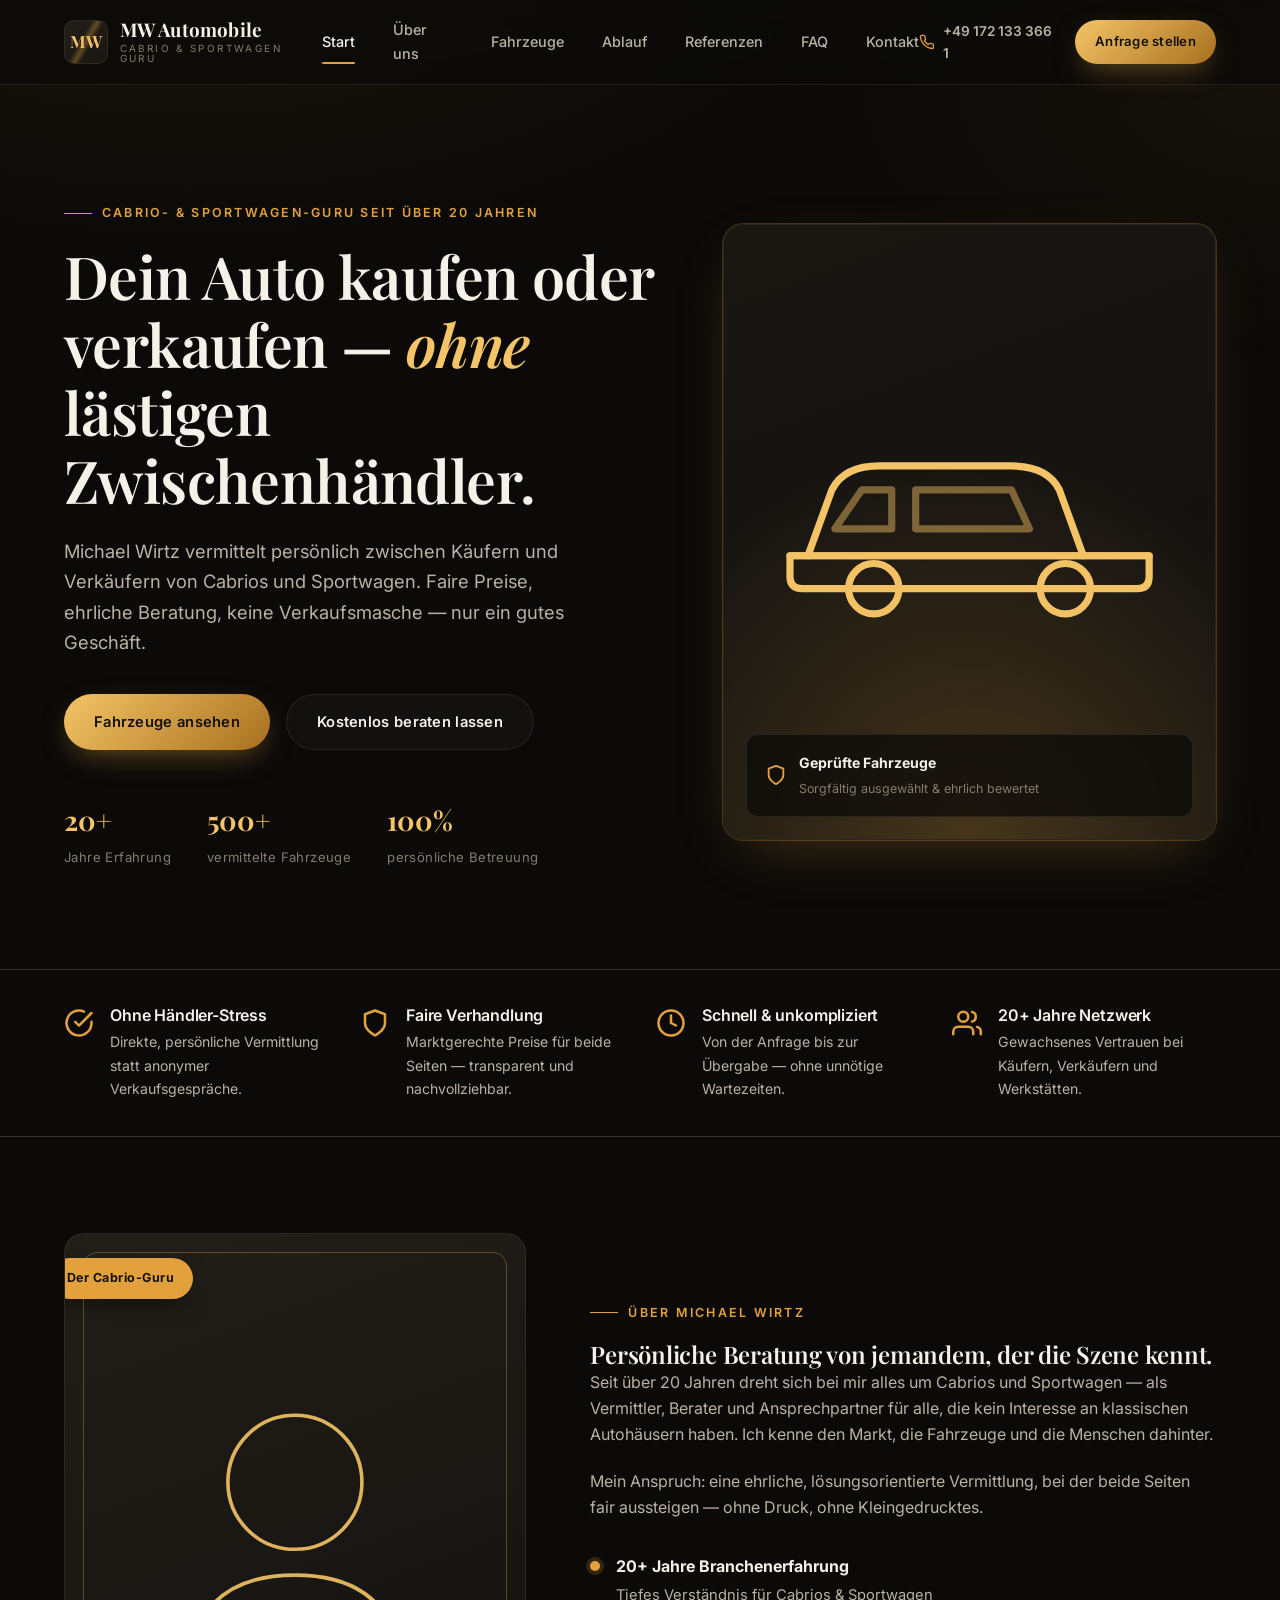
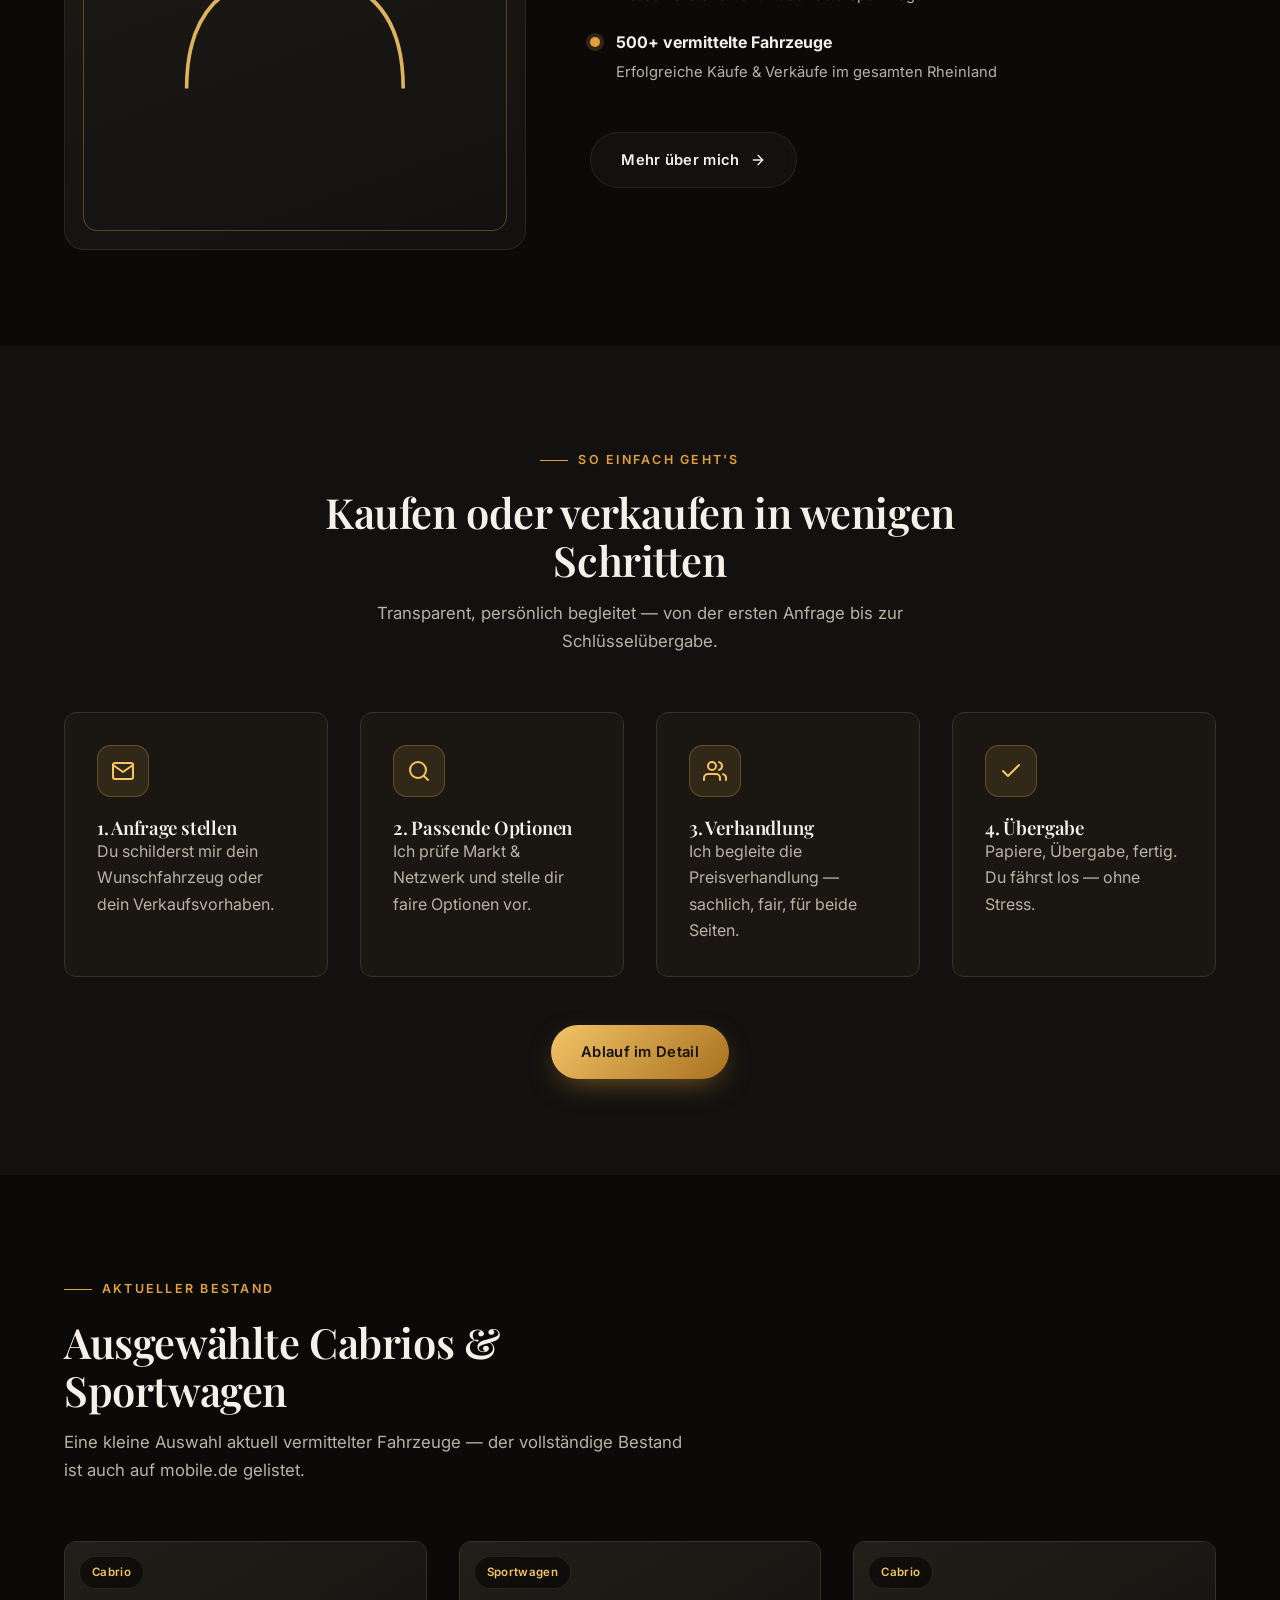
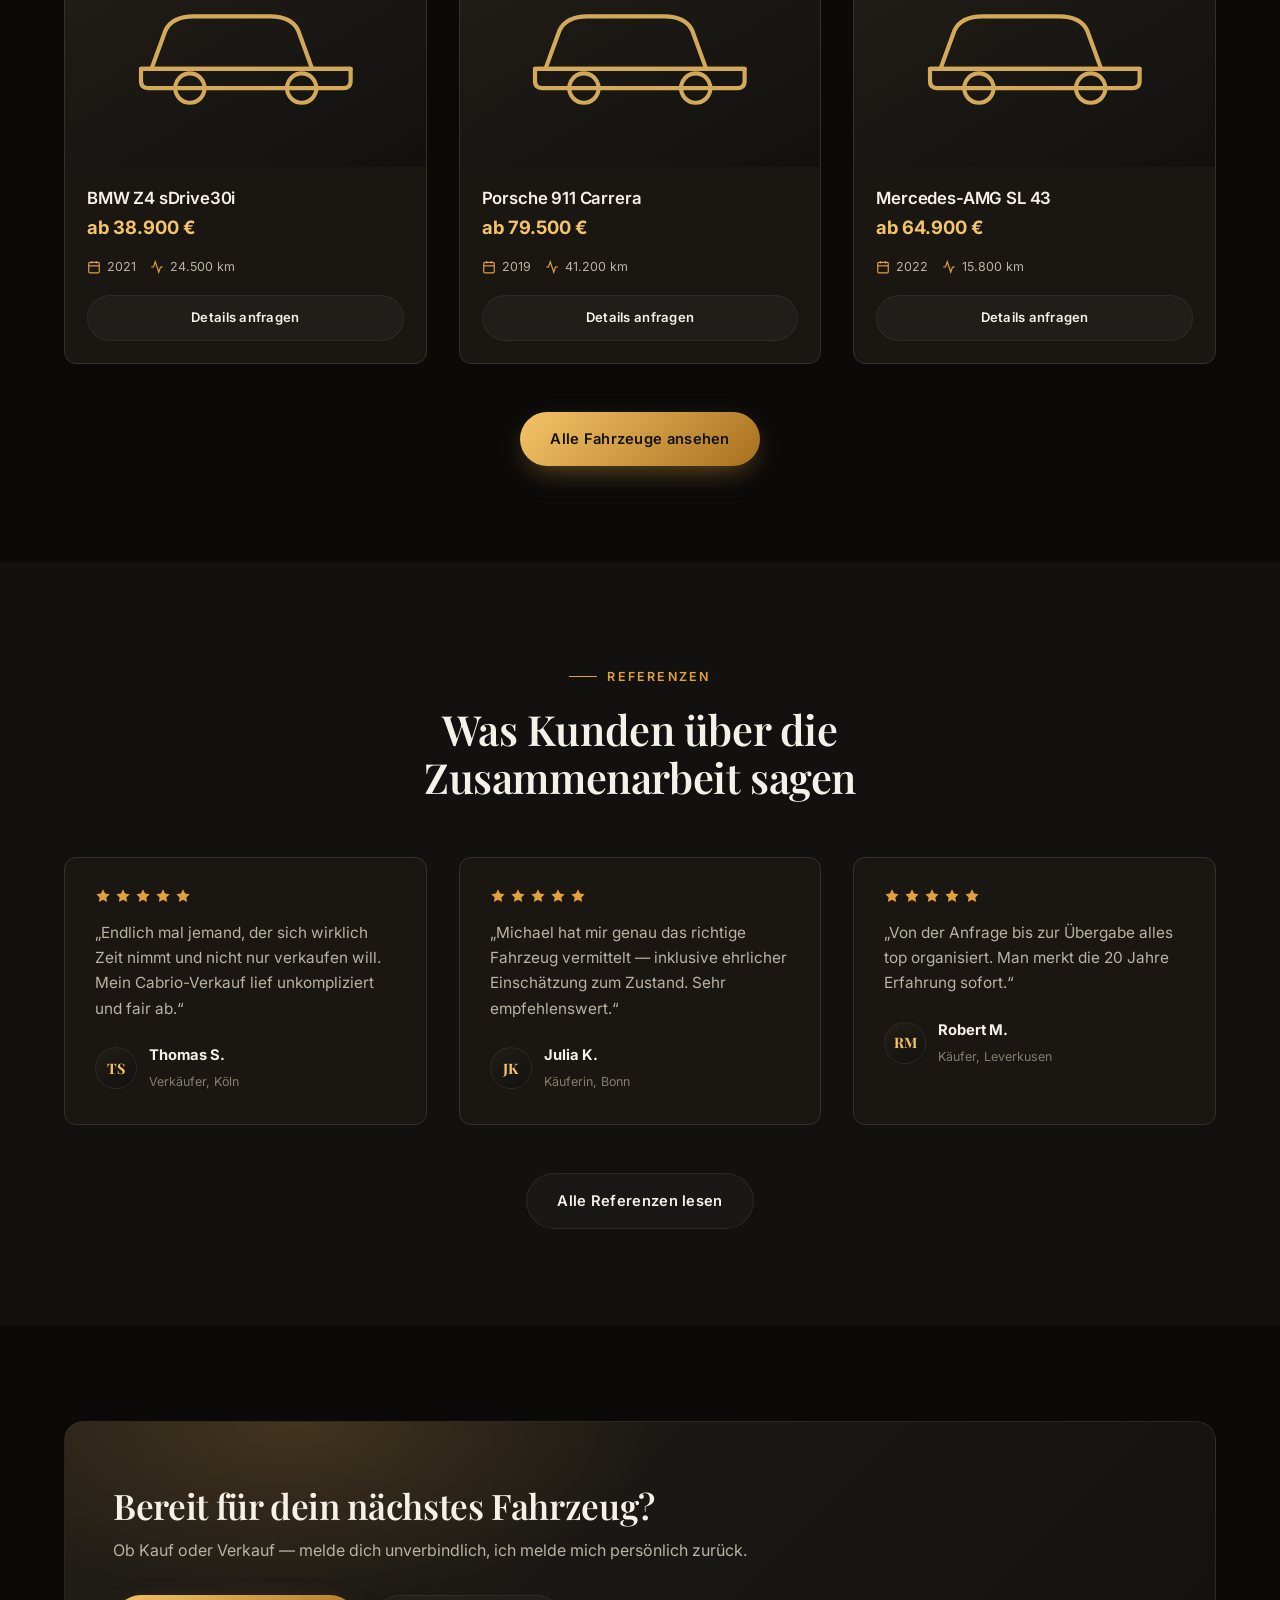
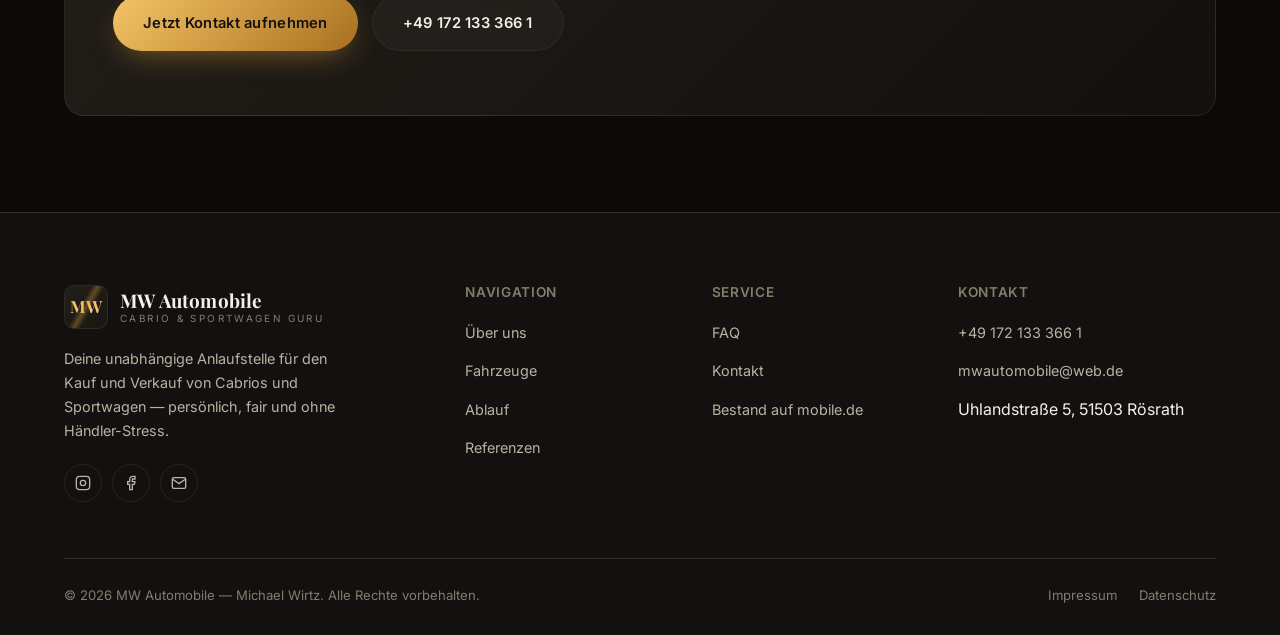
==== index.html @ 4733d057 "Add MW Automobile website: premium dark responsive design - 9-page static site (Start, Über uns, Fah" ====
<!DOCTYPE html>
<html lang="de">
<head>
<meta charset="UTF-8">
<meta name="viewport" content="width=device-width, initial-scale=1.0">
<title>MW Automobile — Cabrios &amp; Sportwagen fair kaufen &amp; verkaufen</title>
<meta name="description" content="MW Automobile ist deine unabhängige Anlaufstelle für Kauf und Verkauf von Cabrios und Sportwagen im Raum Köln. Persönlich, fair, ohne Händler-Stress.">
<link rel="icon" href="assets/img/favicon.svg" type="image/svg+xml">
<link rel="stylesheet" href="assets/css/style.css">
<noscript><style>.reveal{opacity:1!important;transform:none!important;}</style></noscript>
</head>
<body>

<header class="site-header">
  <div class="container">
    <a href="index.html" class="brand">
      <span class="brand-mark">MW</span>
      <span class="brand-word"><strong>MW Automobile</strong><span>Cabrio &amp; Sportwagen Guru</span></span>
    </a>
    <nav class="nav-desktop">
      <a href="index.html">Start</a>
      <a href="ueber-uns.html">Über uns</a>
      <a href="fahrzeuge.html">Fahrzeuge</a>
      <a href="ablauf.html">Ablauf</a>
      <a href="referenzen.html">Referenzen</a>
      <a href="faq.html">FAQ</a>
      <a href="kontakt.html">Kontakt</a>
    </nav>
    <div class="header-actions">
      <a class="phone-pill" href="tel:+491721333661">
        <svg viewBox="0 0 24 24" fill="none" stroke="currentColor" stroke-width="2" stroke-linecap="round" stroke-linejoin="round"><path d="M22 16.92v3a2 2 0 0 1-2.18 2 19.79 19.79 0 0 1-8.63-3.07 19.5 19.5 0 0 1-6-6 19.79 19.79 0 0 1-3.07-8.67A2 2 0 0 1 4.11 2h3a2 2 0 0 1 2 1.72c.13.96.36 1.9.7 2.81a2 2 0 0 1-.45 2.11L8.09 9.91a16 16 0 0 0 6 6l1.27-1.27a2 2 0 0 1 2.11-.45c.91.34 1.85.57 2.81.7A2 2 0 0 1 22 16.92z"/></svg>
        +49 172 133 366 1
      </a>
      <a href="kontakt.html" class="btn btn-primary btn-sm">Anfrage stellen</a>
      <button class="nav-toggle" aria-label="Menü öffnen" aria-expanded="false"><span></span></button>
    </div>
  </div>
  <div class="nav-mobile">
    <a href="index.html">Start</a>
    <a href="ueber-uns.html">Über uns</a>
    <a href="fahrzeuge.html">Fahrzeuge</a>
    <a href="ablauf.html">Ablauf</a>
    <a href="referenzen.html">Referenzen</a>
    <a href="faq.html">FAQ</a>
    <a href="kontakt.html">Kontakt</a>
    <a href="kontakt.html" class="btn btn-primary btn-block">Anfrage stellen</a>
  </div>
</header>

<main>

  <!-- ============ HERO ============ -->
  <section class="hero">
    <div class="container hero-grid">
      <div class="reveal in">
        <span class="eyebrow">Cabrio- &amp; Sportwagen-Guru seit über 20 Jahren</span>
        <h1>Dein Auto kaufen oder verkaufen — <em>ohne</em> lästigen Zwischenhändler.</h1>
        <p class="lead">Michael Wirtz vermittelt persönlich zwischen Käufern und Verkäufern von Cabrios und Sportwagen. Faire Preise, ehrliche Beratung, keine Verkaufsmasche — nur ein gutes Geschäft.</p>
        <div class="hero-actions">
          <a href="fahrzeuge.html" class="btn btn-primary">Fahrzeuge ansehen</a>
          <a href="kontakt.html" class="btn btn-ghost">Kostenlos beraten lassen</a>
        </div>
        <div class="hero-stats">
          <div><strong>20+</strong><span>Jahre Erfahrung</span></div>
          <div><strong>500+</strong><span>vermittelte Fahrzeuge</span></div>
          <div><strong>100%</strong><span>persönliche Betreuung</span></div>
        </div>
      </div>
      <div class="reveal in">
        <div class="hero-visual">
          <svg class="car-art" viewBox="0 0 64 32" fill="none" stroke="var(--accent-light)" stroke-width="1.2" stroke-linecap="round" stroke-linejoin="round">
            <path d="M5 20 L9 9 Q11 5 17 5 H39 Q45 5 47 9 L51 20"/>
            <path d="M2 20 H62 V23.5 Q62 25.5 60 25.5 H4 Q2 25.5 2 23.5 Z"/>
            <circle cx="16" cy="25.5" r="4.2"/>
            <circle cx="48" cy="25.5" r="4.2"/>
            <path d="M14 9 L19 9 L19 15.5 L9.5 15.5 Z" opacity="0.45"/>
            <path d="M23 9 H39 L42 15.5 H23 Z" opacity="0.45"/>
            <line x1="2" y1="20" x2="62" y2="20"/>
          </svg>
          <div class="hero-badge">
            <svg viewBox="0 0 24 24" fill="none" stroke="currentColor" stroke-width="2" stroke-linecap="round" stroke-linejoin="round"><path d="M12 22s8-4 8-10V5l-8-3-8 3v7c0 6 8 10 8 10z"/></svg>
            <div>
              <strong>Geprüfte Fahrzeuge</strong>
              <span>Sorgfältig ausgewählt &amp; ehrlich bewertet</span>
            </div>
          </div>
        </div>
      </div>
    </div>
  </section>

  <!-- ============ USP STRIP ============ -->
  <section class="usp-strip">
    <div class="container grid grid-4">
      <div class="usp-item reveal">
        <svg viewBox="0 0 24 24" fill="none" stroke="currentColor" stroke-width="2" stroke-linecap="round" stroke-linejoin="round"><path d="M22 11.08V12a10 10 0 1 1-5.93-9.14"/><polyline points="22 4 12 14.01 9 11.01"/></svg>
        <div>
          <h3>Ohne Händler-Stress</h3>
          <p>Direkte, persönliche Vermittlung statt anonymer Verkaufsgespräche.</p>
        </div>
      </div>
      <div class="usp-item reveal">
        <svg viewBox="0 0 24 24" fill="none" stroke="currentColor" stroke-width="2" stroke-linecap="round" stroke-linejoin="round"><path d="M12 22s8-4 8-10V5l-8-3-8 3v7c0 6 8 10 8 10z"/></svg>
        <div>
          <h3>Faire Verhandlung</h3>
          <p>Marktgerechte Preise für beide Seiten — transparent und nachvollziehbar.</p>
        </div>
      </div>
      <div class="usp-item reveal">
        <svg viewBox="0 0 24 24" fill="none" stroke="currentColor" stroke-width="2" stroke-linecap="round" stroke-linejoin="round"><circle cx="12" cy="12" r="10"/><polyline points="12 6 12 12 16 14"/></svg>
        <div>
          <h3>Schnell &amp; unkompliziert</h3>
          <p>Von der Anfrage bis zur Übergabe — ohne unnötige Wartezeiten.</p>
        </div>
      </div>
      <div class="usp-item reveal">
        <svg viewBox="0 0 24 24" fill="none" stroke="currentColor" stroke-width="2" stroke-linecap="round" stroke-linejoin="round"><path d="M17 21v-2a4 4 0 0 0-4-4H5a4 4 0 0 0-4 4v2"/><circle cx="9" cy="7" r="4"/><path d="M23 21v-2a4 4 0 0 0-3-3.87"/><path d="M16 3.13a4 4 0 0 1 0 7.75"/></svg>
        <div>
          <h3>20+ Jahre Netzwerk</h3>
          <p>Gewachsenes Vertrauen bei Käufern, Verkäufern und Werkstätten.</p>
        </div>
      </div>
    </div>
  </section>

  <!-- ============ ABOUT TEASER ============ -->
  <section class="section">
    <div class="container split">
      <div class="split-media reveal">
        <div class="portrait-frame">
          <div class="quote-tag">Der Cabrio-Guru</div>
          <div class="frame-ring"></div>
          <svg viewBox="0 0 100 130" fill="none" stroke="var(--accent-light)" stroke-width="1.4">
            <circle cx="50" cy="42" r="26"/>
            <path d="M8 122 Q8 78 50 78 Q92 78 92 122"/>
          </svg>
        </div>
      </div>
      <div class="split-body reveal">
        <span class="eyebrow">Über Michael Wirtz</span>
        <h2>Persönliche Beratung von jemandem, der die Szene kennt.</h2>
        <p class="text-muted" style="margin-bottom:20px;">Seit über 20 Jahren dreht sich bei mir alles um Cabrios und Sportwagen — als Vermittler, Berater und Ansprechpartner für alle, die kein Interesse an klassischen Autohäusern haben. Ich kenne den Markt, die Fahrzeuge und die Menschen dahinter.</p>
        <p class="text-muted">Mein Anspruch: eine ehrliche, lösungsorientierte Vermittlung, bei der beide Seiten fair aussteigen — ohne Druck, ohne Kleingedrucktes.</p>
        <div class="timeline">
          <div class="timeline-item">
            <span class="timeline-dot"></span>
            <div><strong>20+ Jahre Branchenerfahrung</strong><span>Tiefes Verständnis für Cabrios &amp; Sportwagen</span></div>
          </div>
          <div class="timeline-item">
            <span class="timeline-dot"></span>
            <div><strong>500+ vermittelte Fahrzeuge</strong><span>Erfolgreiche Käufe &amp; Verkäufe im gesamten Rheinland</span></div>
          </div>
        </div>
        <a href="ueber-uns.html" class="btn btn-ghost mt-lg">Mehr über mich <svg viewBox="0 0 24 24" fill="none" stroke="currentColor" stroke-width="2" stroke-linecap="round" stroke-linejoin="round" style="width:16px;height:16px;"><line x1="5" y1="12" x2="19" y2="12"/><polyline points="12 5 19 12 12 19"/></svg></a>
      </div>
    </div>
  </section>

  <!-- ============ PROCESS TEASER ============ -->
  <section class="section section--alt">
    <div class="container">
      <div class="section-head center">
        <span class="eyebrow" style="justify-content:center;">So einfach geht's</span>
        <h2>Kaufen oder verkaufen in wenigen Schritten</h2>
        <p>Transparent, persönlich begleitet — von der ersten Anfrage bis zur Schlüsselübergabe.</p>
      </div>
      <div class="grid grid-4">
        <div class="card reveal">
          <div class="icon-badge"><svg viewBox="0 0 24 24" fill="none" stroke="currentColor" stroke-width="2" stroke-linecap="round" stroke-linejoin="round"><path d="M22 6l-10 7L2 6"/><rect x="2" y="4" width="20" height="16" rx="2"/></svg></div>
          <h3>1. Anfrage stellen</h3>
          <p class="text-muted">Du schilderst mir dein Wunschfahrzeug oder dein Verkaufsvorhaben.</p>
        </div>
        <div class="card reveal">
          <div class="icon-badge"><svg viewBox="0 0 24 24" fill="none" stroke="currentColor" stroke-width="2" stroke-linecap="round" stroke-linejoin="round"><circle cx="11" cy="11" r="8"/><line x1="21" y1="21" x2="16.65" y2="16.65"/></svg></div>
          <h3>2. Passende Optionen</h3>
          <p class="text-muted">Ich prüfe Markt &amp; Netzwerk und stelle dir faire Optionen vor.</p>
        </div>
        <div class="card reveal">
          <div class="icon-badge"><svg viewBox="0 0 24 24" fill="none" stroke="currentColor" stroke-width="2" stroke-linecap="round" stroke-linejoin="round"><path d="M17 21v-2a4 4 0 0 0-4-4H5a4 4 0 0 0-4 4v2"/><circle cx="9" cy="7" r="4"/><path d="M23 21v-2a4 4 0 0 0-3-3.87"/><path d="M16 3.13a4 4 0 0 1 0 7.75"/></svg></div>
          <h3>3. Verhandlung</h3>
          <p class="text-muted">Ich begleite die Preisverhandlung — sachlich, fair, für beide Seiten.</p>
        </div>
        <div class="card reveal">
          <div class="icon-badge"><svg viewBox="0 0 24 24" fill="none" stroke="currentColor" stroke-width="2" stroke-linecap="round" stroke-linejoin="round"><path d="M20 6L9 17l-5-5"/></svg></div>
          <h3>4. Übergabe</h3>
          <p class="text-muted">Papiere, Übergabe, fertig. Du fährst los — ohne Stress.</p>
        </div>
      </div>
      <div class="center-text mt-lg">
        <a href="ablauf.html" class="btn btn-primary">Ablauf im Detail</a>
      </div>
    </div>
  </section>

  <!-- ============ VEHICLES TEASER ============ -->
  <section class="section">
    <div class="container">
      <div class="section-head">
        <span class="eyebrow">Aktueller Bestand</span>
        <h2>Ausgewählte Cabrios &amp; Sportwagen</h2>
        <p>Eine kleine Auswahl aktuell vermittelter Fahrzeuge — der vollständige Bestand ist auch auf mobile.de gelistet.</p>
      </div>
      <div class="grid grid-3">
        <div class="vehicle-card reveal">
          <div class="vehicle-media">
            <span class="vehicle-tag">Cabrio</span>
            <svg viewBox="0 0 64 32" fill="none" stroke="var(--accent-light)" stroke-width="1.2" stroke-linecap="round" stroke-linejoin="round"><path d="M5 20 L9 9 Q11 5 17 5 H39 Q45 5 47 9 L51 20"/><path d="M2 20 H62 V23.5 Q62 25.5 60 25.5 H4 Q2 25.5 2 23.5 Z"/><circle cx="16" cy="25.5" r="4.2"/><circle cx="48" cy="25.5" r="4.2"/><line x1="2" y1="20" x2="62" y2="20"/></svg>
          </div>
          <div class="vehicle-body">
            <h3>BMW Z4 sDrive30i</h3>
            <p class="price">ab 38.900 €</p>
            <div class="vehicle-specs">
              <span><svg viewBox="0 0 24 24" fill="none" stroke="currentColor" stroke-width="2"><rect x="3" y="4" width="18" height="18" rx="2"/><line x1="16" y1="2" x2="16" y2="6"/><line x1="8" y1="2" x2="8" y2="6"/><line x1="3" y1="10" x2="21" y2="10"/></svg> 2021</span>
              <span><svg viewBox="0 0 24 24" fill="none" stroke="currentColor" stroke-width="2"><polyline points="22 12 18 12 15 21 9 3 6 12 2 12"/></svg> 24.500 km</span>
            </div>
            <a href="fahrzeuge.html" class="btn btn-ghost btn-block btn-sm">Details anfragen</a>
          </div>
        </div>
        <div class="vehicle-card reveal">
          <div class="vehicle-media">
            <span class="vehicle-tag">Sportwagen</span>
            <svg viewBox="0 0 64 32" fill="none" stroke="var(--accent-light)" stroke-width="1.2" stroke-linecap="round" stroke-linejoin="round"><path d="M5 20 L9 9 Q11 5 17 5 H39 Q45 5 47 9 L51 20"/><path d="M2 20 H62 V23.5 Q62 25.5 60 25.5 H4 Q2 25.5 2 23.5 Z"/><circle cx="16" cy="25.5" r="4.2"/><circle cx="48" cy="25.5" r="4.2"/><line x1="2" y1="20" x2="62" y2="20"/></svg>
          </div>
          <div class="vehicle-body">
            <h3>Porsche 911 Carrera</h3>
            <p class="price">ab 79.500 €</p>
            <div class="vehicle-specs">
              <span><svg viewBox="0 0 24 24" fill="none" stroke="currentColor" stroke-width="2"><rect x="3" y="4" width="18" height="18" rx="2"/><line x1="16" y1="2" x2="16" y2="6"/><line x1="8" y1="2" x2="8" y2="6"/><line x1="3" y1="10" x2="21" y2="10"/></svg> 2019</span>
              <span><svg viewBox="0 0 24 24" fill="none" stroke="currentColor" stroke-width="2"><polyline points="22 12 18 12 15 21 9 3 6 12 2 12"/></svg> 41.200 km</span>
            </div>
            <a href="fahrzeuge.html" class="btn btn-ghost btn-block btn-sm">Details anfragen</a>
          </div>
        </div>
        <div class="vehicle-card reveal">
          <div class="vehicle-media">
            <span class="vehicle-tag">Cabrio</span>
            <svg viewBox="0 0 64 32" fill="none" stroke="var(--accent-light)" stroke-width="1.2" stroke-linecap="round" stroke-linejoin="round"><path d="M5 20 L9 9 Q11 5 17 5 H39 Q45 5 47 9 L51 20"/><path d="M2 20 H62 V23.5 Q62 25.5 60 25.5 H4 Q2 25.5 2 23.5 Z"/><circle cx="16" cy="25.5" r="4.2"/><circle cx="48" cy="25.5" r="4.2"/><line x1="2" y1="20" x2="62" y2="20"/></svg>
          </div>
          <div class="vehicle-body">
            <h3>Mercedes-AMG SL 43</h3>
            <p class="price">ab 64.900 €</p>
            <div class="vehicle-specs">
              <span><svg viewBox="0 0 24 24" fill="none" stroke="currentColor" stroke-width="2"><rect x="3" y="4" width="18" height="18" rx="2"/><line x1="16" y1="2" x2="16" y2="6"/><line x1="8" y1="2" x2="8" y2="6"/><line x1="3" y1="10" x2="21" y2="10"/></svg> 2022</span>
              <span><svg viewBox="0 0 24 24" fill="none" stroke="currentColor" stroke-width="2"><polyline points="22 12 18 12 15 21 9 3 6 12 2 12"/></svg> 15.800 km</span>
            </div>
            <a href="fahrzeuge.html" class="btn btn-ghost btn-block btn-sm">Details anfragen</a>
          </div>
        </div>
      </div>
      <div class="center-text mt-lg">
        <a href="fahrzeuge.html" class="btn btn-primary">Alle Fahrzeuge ansehen</a>
      </div>
    </div>
  </section>

  <!-- ============ TESTIMONIALS TEASER ============ -->
  <section class="section section--alt">
    <div class="container">
      <div class="section-head center">
        <span class="eyebrow" style="justify-content:center;">Referenzen</span>
        <h2>Was Kunden über die Zusammenarbeit sagen</h2>
      </div>
      <div class="grid grid-3">
        <div class="testimonial-card reveal">
          <div class="stars">
            <svg viewBox="0 0 24 24"><polygon points="12 2 15.09 8.26 22 9.27 17 14.14 18.18 21.02 12 17.77 5.82 21.02 7 14.14 2 9.27 8.91 8.26 12 2"/></svg>
            <svg viewBox="0 0 24 24"><polygon points="12 2 15.09 8.26 22 9.27 17 14.14 18.18 21.02 12 17.77 5.82 21.02 7 14.14 2 9.27 8.91 8.26 12 2"/></svg>
            <svg viewBox="0 0 24 24"><polygon points="12 2 15.09 8.26 22 9.27 17 14.14 18.18 21.02 12 17.77 5.82 21.02 7 14.14 2 9.27 8.91 8.26 12 2"/></svg>
            <svg viewBox="0 0 24 24"><polygon points="12 2 15.09 8.26 22 9.27 17 14.14 18.18 21.02 12 17.77 5.82 21.02 7 14.14 2 9.27 8.91 8.26 12 2"/></svg>
            <svg viewBox="0 0 24 24"><polygon points="12 2 15.09 8.26 22 9.27 17 14.14 18.18 21.02 12 17.77 5.82 21.02 7 14.14 2 9.27 8.91 8.26 12 2"/></svg>
          </div>
          <p>„Endlich mal jemand, der sich wirklich Zeit nimmt und nicht nur verkaufen will. Mein Cabrio-Verkauf lief unkompliziert und fair ab.“</p>
          <div class="testimonial-person">
            <div class="avatar-dot">TS</div>
            <div><strong>Thomas S.</strong><span>Verkäufer, Köln</span></div>
          </div>
        </div>
        <div class="testimonial-card reveal">
          <div class="stars">
            <svg viewBox="0 0 24 24"><polygon points="12 2 15.09 8.26 22 9.27 17 14.14 18.18 21.02 12 17.77 5.82 21.02 7 14.14 2 9.27 8.91 8.26 12 2"/></svg>
            <svg viewBox="0 0 24 24"><polygon points="12 2 15.09 8.26 22 9.27 17 14.14 18.18 21.02 12 17.77 5.82 21.02 7 14.14 2 9.27 8.91 8.26 12 2"/></svg>
            <svg viewBox="0 0 24 24"><polygon points="12 2 15.09 8.26 22 9.27 17 14.14 18.18 21.02 12 17.77 5.82 21.02 7 14.14 2 9.27 8.91 8.26 12 2"/></svg>
            <svg viewBox="0 0 24 24"><polygon points="12 2 15.09 8.26 22 9.27 17 14.14 18.18 21.02 12 17.77 5.82 21.02 7 14.14 2 9.27 8.91 8.26 12 2"/></svg>
            <svg viewBox="0 0 24 24"><polygon points="12 2 15.09 8.26 22 9.27 17 14.14 18.18 21.02 12 17.77 5.82 21.02 7 14.14 2 9.27 8.91 8.26 12 2"/></svg>
          </div>
          <p>„Michael hat mir genau das richtige Fahrzeug vermittelt — inklusive ehrlicher Einschätzung zum Zustand. Sehr empfehlenswert.“</p>
          <div class="testimonial-person">
            <div class="avatar-dot">JK</div>
            <div><strong>Julia K.</strong><span>Käuferin, Bonn</span></div>
          </div>
        </div>
        <div class="testimonial-card reveal">
          <div class="stars">
            <svg viewBox="0 0 24 24"><polygon points="12 2 15.09 8.26 22 9.27 17 14.14 18.18 21.02 12 17.77 5.82 21.02 7 14.14 2 9.27 8.91 8.26 12 2"/></svg>
            <svg viewBox="0 0 24 24"><polygon points="12 2 15.09 8.26 22 9.27 17 14.14 18.18 21.02 12 17.77 5.82 21.02 7 14.14 2 9.27 8.91 8.26 12 2"/></svg>
            <svg viewBox="0 0 24 24"><polygon points="12 2 15.09 8.26 22 9.27 17 14.14 18.18 21.02 12 17.77 5.82 21.02 7 14.14 2 9.27 8.91 8.26 12 2"/></svg>
            <svg viewBox="0 0 24 24"><polygon points="12 2 15.09 8.26 22 9.27 17 14.14 18.18 21.02 12 17.77 5.82 21.02 7 14.14 2 9.27 8.91 8.26 12 2"/></svg>
            <svg viewBox="0 0 24 24"><polygon points="12 2 15.09 8.26 22 9.27 17 14.14 18.18 21.02 12 17.77 5.82 21.02 7 14.14 2 9.27 8.91 8.26 12 2"/></svg>
          </div>
          <p>„Von der Anfrage bis zur Übergabe alles top organisiert. Man merkt die 20 Jahre Erfahrung sofort.“</p>
          <div class="testimonial-person">
            <div class="avatar-dot">RM</div>
            <div><strong>Robert M.</strong><span>Käufer, Leverkusen</span></div>
          </div>
        </div>
      </div>
      <div class="center-text mt-lg">
        <a href="referenzen.html" class="btn btn-ghost">Alle Referenzen lesen</a>
      </div>
    </div>
  </section>

  <!-- ============ CTA BANNER ============ -->
  <section class="section">
    <div class="container">
      <div class="cta-banner reveal">
        <div>
          <h2>Bereit für dein nächstes Fahrzeug?</h2>
          <p>Ob Kauf oder Verkauf — melde dich unverbindlich, ich melde mich persönlich zurück.</p>
        </div>
        <div class="cta-banner-actions">
          <a href="kontakt.html" class="btn btn-primary">Jetzt Kontakt aufnehmen</a>
          <a href="tel:+491721333661" class="btn btn-ghost">+49 172 133 366 1</a>
        </div>
      </div>
    </div>
  </section>

</main>

<footer class="site-footer">
  <div class="container">
    <div class="footer-grid">
      <div class="footer-brand">
        <a href="index.html" class="brand">
          <span class="brand-mark">MW</span>
          <span class="brand-word"><strong>MW Automobile</strong><span>Cabrio &amp; Sportwagen Guru</span></span>
        </a>
        <p>Deine unabhängige Anlaufstelle für den Kauf und Verkauf von Cabrios und Sportwagen — persönlich, fair und ohne Händler-Stress.</p>
        <div class="social-row">
          <a href="#" aria-label="Instagram"><svg viewBox="0 0 24 24" fill="none" stroke="currentColor" stroke-width="2"><rect x="2" y="2" width="20" height="20" rx="5"/><circle cx="12" cy="12" r="4"/><line x1="17.5" y1="6.5" x2="17.5" y2="6.5"/></svg></a>
          <a href="#" aria-label="Facebook"><svg viewBox="0 0 24 24" fill="none" stroke="currentColor" stroke-width="2"><path d="M18 2h-3a5 5 0 0 0-5 5v3H7v4h3v8h4v-8h3l1-4h-4V7a1 1 0 0 1 1-1h3z"/></svg></a>
          <a href="mailto:mwautomobile@web.de" aria-label="E-Mail"><svg viewBox="0 0 24 24" fill="none" stroke="currentColor" stroke-width="2"><path d="M22 6l-10 7L2 6"/><rect x="2" y="4" width="20" height="16" rx="2"/></svg></a>
        </div>
      </div>
      <div class="footer-col">
        <h4>Navigation</h4>
        <ul>
          <li><a href="ueber-uns.html">Über uns</a></li>
          <li><a href="fahrzeuge.html">Fahrzeuge</a></li>
          <li><a href="ablauf.html">Ablauf</a></li>
          <li><a href="referenzen.html">Referenzen</a></li>
        </ul>
      </div>
      <div class="footer-col">
        <h4>Service</h4>
        <ul>
          <li><a href="faq.html">FAQ</a></li>
          <li><a href="kontakt.html">Kontakt</a></li>
          <li><a href="https://www.mobile.de" target="_blank" rel="noopener">Bestand auf mobile.de</a></li>
        </ul>
      </div>
      <div class="footer-col">
        <h4>Kontakt</h4>
        <ul>
          <li><a href="tel:+491721333661">+49 172 133 366 1</a></li>
          <li><a href="mailto:mwautomobile@web.de">mwautomobile@web.de</a></li>
          <li>Uhlandstraße 5, 51503 Rösrath</li>
        </ul>
      </div>
    </div>
    <div class="footer-bottom">
      <p>© 2026 MW Automobile — Michael Wirtz. Alle Rechte vorbehalten.</p>
      <div class="footer-bottom-links">
        <a href="impressum.html">Impressum</a>
        <a href="datenschutz.html">Datenschutz</a>
      </div>
    </div>
  </div>
</footer>

<script src="assets/js/main.js"></script>
</body>
</html>
---- assets/css/style.css ----
/* =========================================================
   MW Automobile — Design System
   Premium Dark / Orange-Gold
   ========================================================= */

/* ---------- Fonts ---------- */
@import url('https://fonts.googleapis.com/css2?family=Playfair+Display:ital,wght@0,500;0,600;0,700;1,500&family=Inter:wght@300;400;500;600;700&display=swap');

/* ---------- Tokens ---------- */
:root{
  --bg:            #0b0a09;
  --bg-alt:        #121110;
  --surface:       #1a1713;
  --surface-2:     #221e18;
  --border:        #34302a;
  --border-light:  #46403768;

  --text:          #f5f1e8;
  --text-muted:    #bab2a2;
  --text-dim:      #857c6d;

  --accent:        #e2a13d;
  --accent-light:  #f4c467;
  --accent-dark:   #a8701f;
  --accent-rgb:    226,161,61;

  --font-head: 'Playfair Display', Georgia, serif;
  --font-body: 'Inter', -apple-system, BlinkMacSystemFont, 'Segoe UI', sans-serif;

  --container: 1200px;
  --radius-sm: 6px;
  --radius: 12px;
  --radius-lg: 20px;

  --shadow-soft: 0 20px 50px -20px rgba(0,0,0,0.6);
  --shadow-glow: 0 0 0 1px rgba(var(--accent-rgb),0.25), 0 20px 60px -25px rgba(var(--accent-rgb),0.35);

  --ease: cubic-bezier(.22,.61,.36,1);
}

/* ---------- Reset ---------- */
*, *::before, *::after{ box-sizing:border-box; margin:0; padding:0; }
html{ scroll-behavior:smooth; }
body{
  background:var(--bg);
  color:var(--text);
  font-family:var(--font-body);
  font-weight:400;
  line-height:1.65;
  -webkit-font-smoothing:antialiased;
  overflow-x:hidden;
}
img, svg{ display:block; max-width:100%; }
a{ color:inherit; text-decoration:none; }
ul{ list-style:none; }
button{ font:inherit; cursor:pointer; border:none; background:none; color:inherit; }
input, textarea, select{ font:inherit; color:inherit; }
h1,h2,h3,h4{ font-family:var(--font-head); font-weight:600; line-height:1.15; letter-spacing:-0.01em; }

/* Subtle noise / vignette background */
body::before{
  content:"";
  position:fixed; inset:0;
  background:
    radial-gradient(1200px 600px at 15% -10%, rgba(var(--accent-rgb),0.08), transparent 60%),
    radial-gradient(900px 500px at 100% 10%, rgba(var(--accent-rgb),0.05), transparent 55%);
  pointer-events:none;
  z-index:0;
}

/* ---------- Layout helpers ---------- */
.container{
  width:100%;
  max-width:var(--container);
  margin-inline:auto;
  padding-inline:24px;
}
.section{ position:relative; padding:96px 0; }
.section--tight{ padding:64px 0; }
.section--alt{ background:var(--bg-alt); }
.section--surface{ background:linear-gradient(180deg,var(--bg) 0%, var(--surface) 100%); }

.grid{ display:grid; gap:32px; }
.grid-2{ grid-template-columns:repeat(2,1fr); }
.grid-3{ grid-template-columns:repeat(3,1fr); }
.grid-4{ grid-template-columns:repeat(4,1fr); }

.eyebrow{
  display:inline-flex; align-items:center; gap:10px;
  font-size:0.78rem; font-weight:600; letter-spacing:0.18em; text-transform:uppercase;
  color:var(--accent);
  margin-bottom:18px;
}
.eyebrow::before{
  content:""; width:28px; height:1px; background:var(--accent);
}

.section-head{ max-width:640px; margin-bottom:56px; }
.section-head.center{ margin-inline:auto; text-align:center; }
.section-head h2{ font-size:clamp(1.8rem,3.4vw,2.6rem); margin-bottom:16px; }
.section-head p{ color:var(--text-muted); font-size:1.05rem; }

.text-muted{ color:var(--text-muted); }
.text-accent{ color:var(--accent); }

/* ---------- Buttons ---------- */
.btn{
  display:inline-flex; align-items:center; justify-content:center; gap:10px;
  padding:15px 30px;
  border-radius:999px;
  font-size:0.92rem; font-weight:600; letter-spacing:0.02em;
  transition:all .3s var(--ease);
  white-space:nowrap;
}
.btn-primary{
  background:linear-gradient(135deg, var(--accent-light), var(--accent-dark));
  color:#141210;
  box-shadow:0 10px 30px -10px rgba(var(--accent-rgb),0.55);
}
.btn-primary:hover{ transform:translateY(-2px); box-shadow:0 16px 36px -12px rgba(var(--accent-rgb),0.7); }
.btn-ghost{
  background:rgba(255,255,255,0.03);
  border:1px solid var(--border-light);
  color:var(--text);
  backdrop-filter:blur(6px);
}
.btn-ghost:hover{ border-color:var(--accent); color:var(--accent-light); transform:translateY(-2px); }
.btn-sm{ padding:11px 20px; font-size:0.82rem; }
.btn-block{ width:100%; }

/* ---------- Header ---------- */
.site-header{
  position:sticky; top:0; z-index:100;
  background:rgba(11,10,9,0.72);
  backdrop-filter:blur(14px) saturate(140%);
  border-bottom:1px solid var(--border-light);
}
.site-header .container{
  display:flex; align-items:center; justify-content:space-between;
  height:84px;
}
.brand{ display:flex; align-items:center; gap:12px; }
.brand-mark{
  width:44px; height:44px; border-radius:10px;
  display:flex; align-items:center; justify-content:center;
  background:linear-gradient(145deg, var(--surface-2), var(--surface));
  border:1px solid var(--border-light);
  font-family:var(--font-head); font-weight:700; font-size:1.05rem;
  color:var(--accent-light);
  position:relative;
  overflow:hidden;
}
.brand-mark::after{
  content:""; position:absolute; inset:0;
  background:linear-gradient(120deg, transparent 40%, rgba(var(--accent-rgb),0.35) 50%, transparent 60%);
}
.brand-word{ display:flex; flex-direction:column; line-height:1.05; }
.brand-word strong{ font-family:var(--font-head); font-size:1.18rem; font-weight:700; letter-spacing:0.01em; }
.brand-word span{ font-size:0.62rem; letter-spacing:0.24em; color:var(--text-dim); text-transform:uppercase; margin-top:3px; }

.nav-desktop{ display:flex; align-items:center; gap:38px; }
.nav-desktop a{
  font-size:0.9rem; font-weight:500; color:var(--text-muted);
  position:relative; padding:6px 0;
  transition:color .25s;
}
.nav-desktop a:hover, .nav-desktop a.active{ color:var(--text); }
.nav-desktop a.active::after{
  content:""; position:absolute; left:0; right:0; bottom:-4px; height:2px;
  background:var(--accent);
  border-radius:2px;
}

.header-actions{ display:flex; align-items:center; gap:16px; }
.phone-pill{
  display:flex; align-items:center; gap:8px;
  font-size:0.85rem; font-weight:600; color:var(--text-muted);
}
.phone-pill svg{ width:16px; height:16px; stroke:var(--accent); }

.nav-toggle{
  display:none; width:42px; height:42px; border-radius:10px;
  align-items:center; justify-content:center;
  border:1px solid var(--border-light);
  background:rgba(255,255,255,0.03);
}
.nav-toggle span{ display:block; width:18px; height:2px; background:var(--text); position:relative; transition:.25s; }
.nav-toggle span::before, .nav-toggle span::after{
  content:""; position:absolute; left:0; width:18px; height:2px; background:var(--text); transition:.25s;
}
.nav-toggle span::before{ top:-6px; }
.nav-toggle span::after{ top:6px; }
.nav-toggle.open span{ background:transparent; }
.nav-toggle.open span::before{ transform:rotate(45deg); top:0; }
.nav-toggle.open span::after{ transform:rotate(-45deg); top:0; }

.nav-mobile{
  display:none;
  position:fixed; inset:84px 0 0 0; z-index:99;
  background:rgba(9,8,7,0.98);
  backdrop-filter:blur(10px);
  padding:32px 24px;
  flex-direction:column; gap:6px;
  transform:translateY(-8px);
  opacity:0;
  pointer-events:none;
  transition:all .3s var(--ease);
}
.nav-mobile.open{ opacity:1; transform:translateY(0); pointer-events:auto; }
.nav-mobile a{
  padding:16px 4px; font-size:1.15rem; font-weight:500;
  border-bottom:1px solid var(--border);
  color:var(--text-muted);
}
.nav-mobile a.active{ color:var(--accent-light); }
.nav-mobile .btn{ margin-top:20px; }

/* ---------- Hero ---------- */
.hero{
  position:relative;
  padding:110px 0 100px;
  overflow:hidden;
}
.hero-grid{
  display:grid; grid-template-columns:1.1fr 0.9fr; gap:56px; align-items:center;
}
.hero h1{
  font-size:clamp(2.4rem,5vw,3.7rem);
  margin-bottom:22px;
}
.hero h1 em{ font-style:italic; color:var(--accent-light); }
.hero p.lead{ font-size:1.15rem; color:var(--text-muted); max-width:540px; margin-bottom:36px; }
.hero-actions{ display:flex; gap:16px; flex-wrap:wrap; margin-bottom:48px; }
.hero-stats{ display:flex; gap:36px; flex-wrap:wrap; }
.hero-stats div strong{ display:block; font-family:var(--font-head); font-size:1.7rem; color:var(--accent-light); }
.hero-stats div span{ font-size:0.82rem; color:var(--text-dim); letter-spacing:0.03em; }

.hero-visual{
  position:relative;
  aspect-ratio:4/5;
  border-radius:var(--radius-lg);
  border:1px solid var(--border-light);
  background:linear-gradient(160deg, var(--surface) 0%, var(--bg-alt) 70%);
  box-shadow:var(--shadow-glow);
  overflow:hidden;
  display:flex; align-items:center; justify-content:center;
}
.hero-visual .car-art{ width:78%; }
.hero-visual::after{
  content:""; position:absolute; inset:0;
  background:radial-gradient(circle at 50% 100%, rgba(var(--accent-rgb),0.25), transparent 60%);
}
.hero-badge{
  position:absolute; bottom:22px; left:22px; right:22px;
  background:rgba(11,10,9,0.72); backdrop-filter:blur(8px);
  border:1px solid var(--border-light); border-radius:var(--radius);
  padding:16px 18px; display:flex; align-items:center; gap:12px;
  z-index:2;
}
.hero-badge svg{ width:22px; height:22px; stroke:var(--accent); flex-shrink:0; }
.hero-badge strong{ display:block; font-size:0.88rem; }
.hero-badge span{ font-size:0.78rem; color:var(--text-dim); }

/* ---------- USP strip ---------- */
.usp-strip{ border-top:1px solid var(--border); border-bottom:1px solid var(--border); }
.usp-item{
  display:flex; align-items:flex-start; gap:16px; padding:36px 0;
}
.usp-item svg{ width:30px; height:30px; stroke:var(--accent); flex-shrink:0; margin-top:2px; }
.usp-item h3{ font-size:1rem; font-family:var(--font-body); font-weight:600; margin-bottom:6px; }
.usp-item p{ font-size:0.88rem; color:var(--text-muted); }

/* ---------- Cards ---------- */
.card{
  background:var(--surface);
  border:1px solid var(--border);
  border-radius:var(--radius);
  padding:32px;
  transition:transform .3s var(--ease), border-color .3s;
}
.card:hover{ transform:translateY(-4px); border-color:var(--border-light); }

.icon-badge{
  width:52px; height:52px; border-radius:14px;
  display:flex; align-items:center; justify-content:center;
  background:rgba(var(--accent-rgb),0.12);
  border:1px solid rgba(var(--accent-rgb),0.3);
  margin-bottom:20px;
}
.icon-badge svg{ width:24px; height:24px; stroke:var(--accent-light); }

/* ---------- About teaser / split sections ---------- */
.split{ display:grid; grid-template-columns:0.85fr 1.15fr; gap:64px; align-items:center; }
.split.reverse{ grid-template-columns:1.15fr 0.85fr; }
.split.reverse .split-media{ order:2; }
.split.reverse .split-body{ order:1; }

.portrait-frame{
  position:relative; aspect-ratio:3/4; border-radius:var(--radius-lg);
  border:1px solid var(--border-light);
  background:linear-gradient(160deg, var(--surface-2), var(--bg-alt));
  display:flex; align-items:center; justify-content:center;
  overflow:hidden;
}
.portrait-frame svg{ width:56%; opacity:0.9; }
.portrait-frame .frame-ring{
  position:absolute; inset:18px; border:1px solid rgba(var(--accent-rgb),0.35); border-radius:calc(var(--radius-lg) - 6px);
}
.quote-tag{
  position:absolute; top:24px; left:-16px;
  background:var(--accent); color:#141210;
  padding:10px 18px; border-radius:999px;
  font-size:0.78rem; font-weight:700; letter-spacing:0.04em;
  box-shadow:0 10px 24px -8px rgba(0,0,0,0.5);
}

.timeline{ margin-top:32px; display:flex; flex-direction:column; gap:22px; }
.timeline-item{ display:flex; gap:16px; }
.timeline-dot{
  width:10px; height:10px; border-radius:50%; background:var(--accent);
  margin-top:8px; flex-shrink:0; box-shadow:0 0 0 4px rgba(var(--accent-rgb),0.18);
}
.timeline-item strong{ display:block; margin-bottom:2px; }
.timeline-item span{ color:var(--text-muted); font-size:0.92rem; }

/* ---------- Process steps ---------- */
.process-cols{ display:grid; grid-template-columns:1fr 1fr; gap:40px; }
.process-col h3{
  font-size:1.35rem; margin-bottom:28px; display:flex; align-items:center; gap:12px;
}
.process-col h3 svg{ width:26px; height:26px; stroke:var(--accent); }
.step{ display:flex; gap:20px; padding:20px 0; border-top:1px solid var(--border); }
.step:first-of-type{ border-top:none; }
.step-num{
  font-family:var(--font-head); font-size:1.4rem; color:var(--accent-light);
  width:44px; flex-shrink:0;
}
.step h4{ font-family:var(--font-body); font-size:1rem; font-weight:600; margin-bottom:6px; }
.step p{ font-size:0.9rem; color:var(--text-muted); }

/* ---------- Vehicle cards ---------- */
.vehicle-card{
  background:var(--surface); border:1px solid var(--border); border-radius:var(--radius);
  overflow:hidden; transition:transform .3s var(--ease), border-color .3s;
}
.vehicle-card:hover{ transform:translateY(-6px); border-color:rgba(var(--accent-rgb),0.4); }
.vehicle-media{
  aspect-ratio:16/10; position:relative;
  background:linear-gradient(150deg, var(--surface-2) 0%, var(--bg-alt) 100%);
  display:flex; align-items:center; justify-content:center;
}
.vehicle-media svg{ width:62%; opacity:0.85; }
.vehicle-tag{
  position:absolute; top:14px; left:14px;
  background:rgba(11,10,9,0.75); backdrop-filter:blur(6px);
  border:1px solid var(--border-light);
  padding:6px 12px; border-radius:999px; font-size:0.72rem; font-weight:600; letter-spacing:0.03em;
  color:var(--accent-light);
}
.vehicle-body{ padding:22px; }
.vehicle-body h3{ font-family:var(--font-body); font-size:1.05rem; font-weight:600; margin-bottom:4px; }
.vehicle-body .price{ color:var(--accent-light); font-weight:700; font-size:1.15rem; margin-bottom:14px; }
.vehicle-specs{ display:flex; gap:14px; flex-wrap:wrap; margin-bottom:18px; }
.vehicle-specs span{
  font-size:0.78rem; color:var(--text-muted);
  display:flex; align-items:center; gap:6px;
}
.vehicle-specs svg{ width:14px; height:14px; stroke:var(--accent); }

/* ---------- Testimonials ---------- */
.testimonial-card{
  background:var(--surface); border:1px solid var(--border); border-radius:var(--radius);
  padding:30px;
}
.stars{ display:flex; gap:4px; margin-bottom:16px; }
.stars svg{ width:16px; height:16px; fill:var(--accent); stroke:none; }
.testimonial-card p{ color:var(--text-muted); font-size:0.96rem; margin-bottom:22px; }
.testimonial-person{ display:flex; align-items:center; gap:12px; }
.avatar-dot{
  width:42px; height:42px; border-radius:50%;
  background:linear-gradient(145deg, var(--surface-2), var(--bg-alt));
  border:1px solid var(--border-light);
  display:flex; align-items:center; justify-content:center;
  font-family:var(--font-head); font-weight:700; color:var(--accent-light); font-size:0.9rem;
}
.testimonial-person strong{ display:block; font-size:0.92rem; }
.testimonial-person span{ font-size:0.78rem; color:var(--text-dim); }

/* ---------- FAQ Accordion ---------- */
.faq-list{ display:flex; flex-direction:column; gap:14px; max-width:800px; margin-inline:auto; }
.faq-item{
  background:var(--surface); border:1px solid var(--border); border-radius:var(--radius);
  overflow:hidden;
}
.faq-question{
  width:100%; display:flex; align-items:center; justify-content:space-between;
  padding:22px 26px; text-align:left; font-weight:600; font-size:1rem;
}
.faq-question svg{ width:18px; height:18px; stroke:var(--accent); transition:transform .3s var(--ease); flex-shrink:0; }
.faq-item.open .faq-question svg{ transform:rotate(45deg); }
.faq-answer{
  max-height:0; overflow:hidden; transition:max-height .35s var(--ease);
}
.faq-answer p{ padding:0 26px 24px; color:var(--text-muted); font-size:0.94rem; }

/* ---------- CTA banner ---------- */
.cta-banner{
  border-radius:var(--radius-lg);
  padding:64px 48px;
  background:
    radial-gradient(600px 300px at 20% 0%, rgba(var(--accent-rgb),0.18), transparent 60%),
    linear-gradient(135deg, var(--surface-2), var(--bg-alt));
  border:1px solid var(--border-light);
  display:flex; align-items:center; justify-content:space-between; gap:32px; flex-wrap:wrap;
}
.cta-banner h2{ font-size:clamp(1.6rem,3vw,2.2rem); margin-bottom:10px; }
.cta-banner p{ color:var(--text-muted); }
.cta-banner-actions{ display:flex; gap:14px; flex-wrap:wrap; }

/* ---------- Forms ---------- */
.form-grid{ display:grid; grid-template-columns:1fr 1fr; gap:20px; }
.field{ display:flex; flex-direction:column; gap:8px; }
.field.full{ grid-column:1/-1; }
.field label{ font-size:0.82rem; font-weight:600; color:var(--text-muted); }
.field input, .field select, .field textarea{
  background:var(--surface); border:1px solid var(--border); border-radius:var(--radius-sm);
  padding:13px 16px; color:var(--text); transition:border-color .25s;
}
.field input:focus, .field select:focus, .field textarea:focus{ outline:none; border-color:var(--accent); }
.field textarea{ resize:vertical; min-height:130px; }
.form-note{
  display:flex; gap:10px; align-items:flex-start;
  background:rgba(var(--accent-rgb),0.08); border:1px solid rgba(var(--accent-rgb),0.25);
  border-radius:var(--radius-sm); padding:14px 16px; font-size:0.85rem; color:var(--text-muted);
  margin-top:18px;
}
.form-note svg{ width:18px; height:18px; stroke:var(--accent); flex-shrink:0; margin-top:1px; }

/* ---------- Contact info blocks ---------- */
.contact-info-list{ display:flex; flex-direction:column; gap:22px; }
.contact-info-item{ display:flex; gap:16px; align-items:flex-start; }
.contact-info-item h4{ font-family:var(--font-body); font-size:0.95rem; font-weight:600; margin-bottom:4px; }
.contact-info-item p, .contact-info-item a{ color:var(--text-muted); font-size:0.92rem; }
.map-frame{
  aspect-ratio:16/10; border-radius:var(--radius); border:1px solid var(--border);
  background:linear-gradient(150deg, var(--surface) 0%, var(--bg-alt) 100%);
  display:flex; align-items:center; justify-content:center; margin-top:28px;
  position:relative; overflow:hidden;
}
.map-frame svg{ width:20%; opacity:0.5; }

/* ---------- Legal pages ---------- */
.legal-content h2{ font-size:1.3rem; margin:36px 0 14px; }
.legal-content h2:first-child{ margin-top:0; }
.legal-content p, .legal-content li{ color:var(--text-muted); margin-bottom:12px; font-size:0.96rem; }
.legal-content ul{ padding-left:20px; list-style:disc; }
.legal-content a{ color:var(--accent-light); text-decoration:underline; }

/* ---------- Footer ---------- */
.site-footer{ background:var(--bg-alt); border-top:1px solid var(--border); padding:72px 0 28px; }
.footer-grid{ display:grid; grid-template-columns:1.4fr 0.8fr 0.8fr 1fr; gap:40px; margin-bottom:56px; }
.footer-brand p{ color:var(--text-muted); font-size:0.9rem; margin:18px 0 22px; max-width:280px; }
.footer-col h4{ font-family:var(--font-body); font-size:0.85rem; letter-spacing:0.05em; text-transform:uppercase; color:var(--text-dim); margin-bottom:18px; }
.footer-col ul{ display:flex; flex-direction:column; gap:12px; }
.footer-col a{ font-size:0.9rem; color:var(--text-muted); transition:color .2s; }
.footer-col a:hover{ color:var(--accent-light); }
.social-row{ display:flex; gap:10px; margin-top:20px; }
.social-row a{
  width:38px; height:38px; border-radius:50%; border:1px solid var(--border-light);
  display:flex; align-items:center; justify-content:center;
}
.social-row a svg{ width:16px; height:16px; stroke:var(--text-muted); }
.social-row a:hover svg{ stroke:var(--accent-light); }
.footer-bottom{
  border-top:1px solid var(--border); padding-top:26px;
  display:flex; justify-content:space-between; align-items:center; flex-wrap:wrap; gap:12px;
}
.footer-bottom p{ font-size:0.82rem; color:var(--text-dim); }
.footer-bottom-links{ display:flex; gap:22px; }
.footer-bottom-links a{ font-size:0.82rem; color:var(--text-dim); }
.footer-bottom-links a:hover{ color:var(--accent-light); }

/* ---------- Page hero (subpages) ---------- */
.page-hero{ padding:64px 0 56px; border-bottom:1px solid var(--border); }
.breadcrumb{ font-size:0.82rem; color:var(--text-dim); margin-bottom:18px; }
.breadcrumb a{ color:var(--text-dim); }
.breadcrumb a:hover{ color:var(--accent-light); }
.page-hero h1{ font-size:clamp(2rem,4vw,2.9rem); margin-bottom:14px; }
.page-hero p{ color:var(--text-muted); max-width:600px; font-size:1.05rem; }

/* ---------- Filter bar (Fahrzeuge) ---------- */
.filter-bar{ display:flex; gap:10px; flex-wrap:wrap; margin-bottom:40px; }
.filter-chip{
  padding:10px 18px; border-radius:999px; border:1px solid var(--border-light);
  font-size:0.85rem; color:var(--text-muted); background:rgba(255,255,255,0.02);
  transition:all .2s;
}
.filter-chip.active, .filter-chip:hover{ border-color:var(--accent); color:var(--accent-light); }

/* ---------- Reveal animation ---------- */
.reveal{ opacity:0; transform:translateY(24px); transition:opacity .7s var(--ease), transform .7s var(--ease); }
.reveal.in{ opacity:1; transform:translateY(0); }

/* ---------- Utility ---------- */
.mt-lg{ margin-top:48px; }
.center-text{ text-align:center; }
.flex-center{ display:flex; align-items:center; }

/* =========================================================
   Responsive
   ========================================================= */
@media (max-width: 1024px){
  .hero-grid{ grid-template-columns:1fr; }
  .hero-visual{ max-width:460px; margin-inline:auto; }
  .split, .split.reverse{ grid-template-columns:1fr; }
  .split .split-media, .split.reverse .split-media{ order:1; max-width:420px; margin-inline:auto; }
  .split .split-body, .split.reverse .split-body{ order:2; }
  .grid-4{ grid-template-columns:repeat(2,1fr); }
  .grid-3{ grid-template-columns:repeat(2,1fr); }
  .footer-grid{ grid-template-columns:1fr 1fr; }
  .process-cols{ grid-template-columns:1fr; gap:8px; }
}

@media (max-width: 860px){
  .nav-desktop, .header-actions .phone-pill{ display:none; }
  .nav-toggle{ display:flex; }
  .nav-mobile{ display:flex; }
  .site-header .container{ height:72px; }
  .nav-mobile{ top:72px; }
  .section{ padding:64px 0; }
}

@media (max-width: 640px){
  .grid-4, .grid-3, .grid-2{ grid-template-columns:1fr; }
  .footer-grid{ grid-template-columns:1fr; gap:36px; }
  .form-grid{ grid-template-columns:1fr; }
  .hero{ padding:56px 0 64px; }
  .hero-stats{ gap:24px; }
  .cta-banner{ padding:40px 24px; flex-direction:column; align-items:flex-start; }
  .usp-item{ padding:24px 0; }
  .quote-tag{ left:8px; }
}
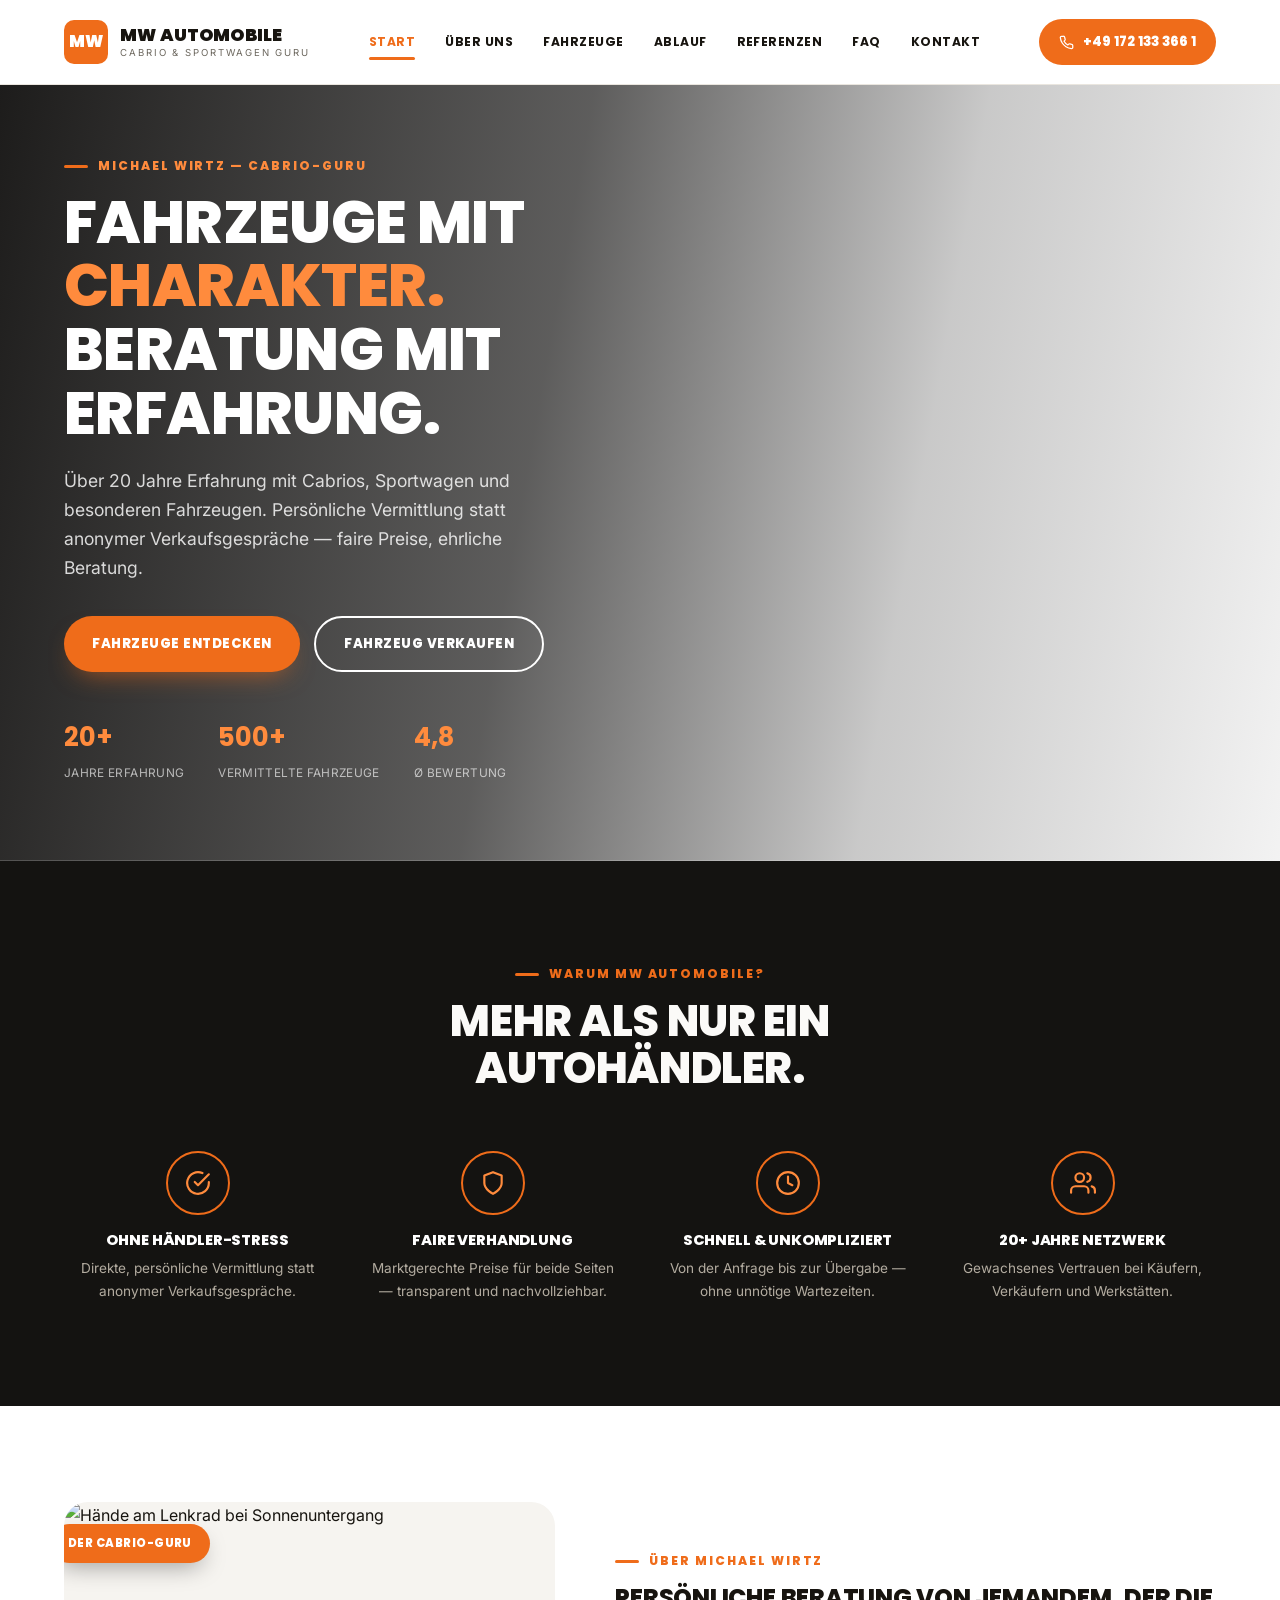
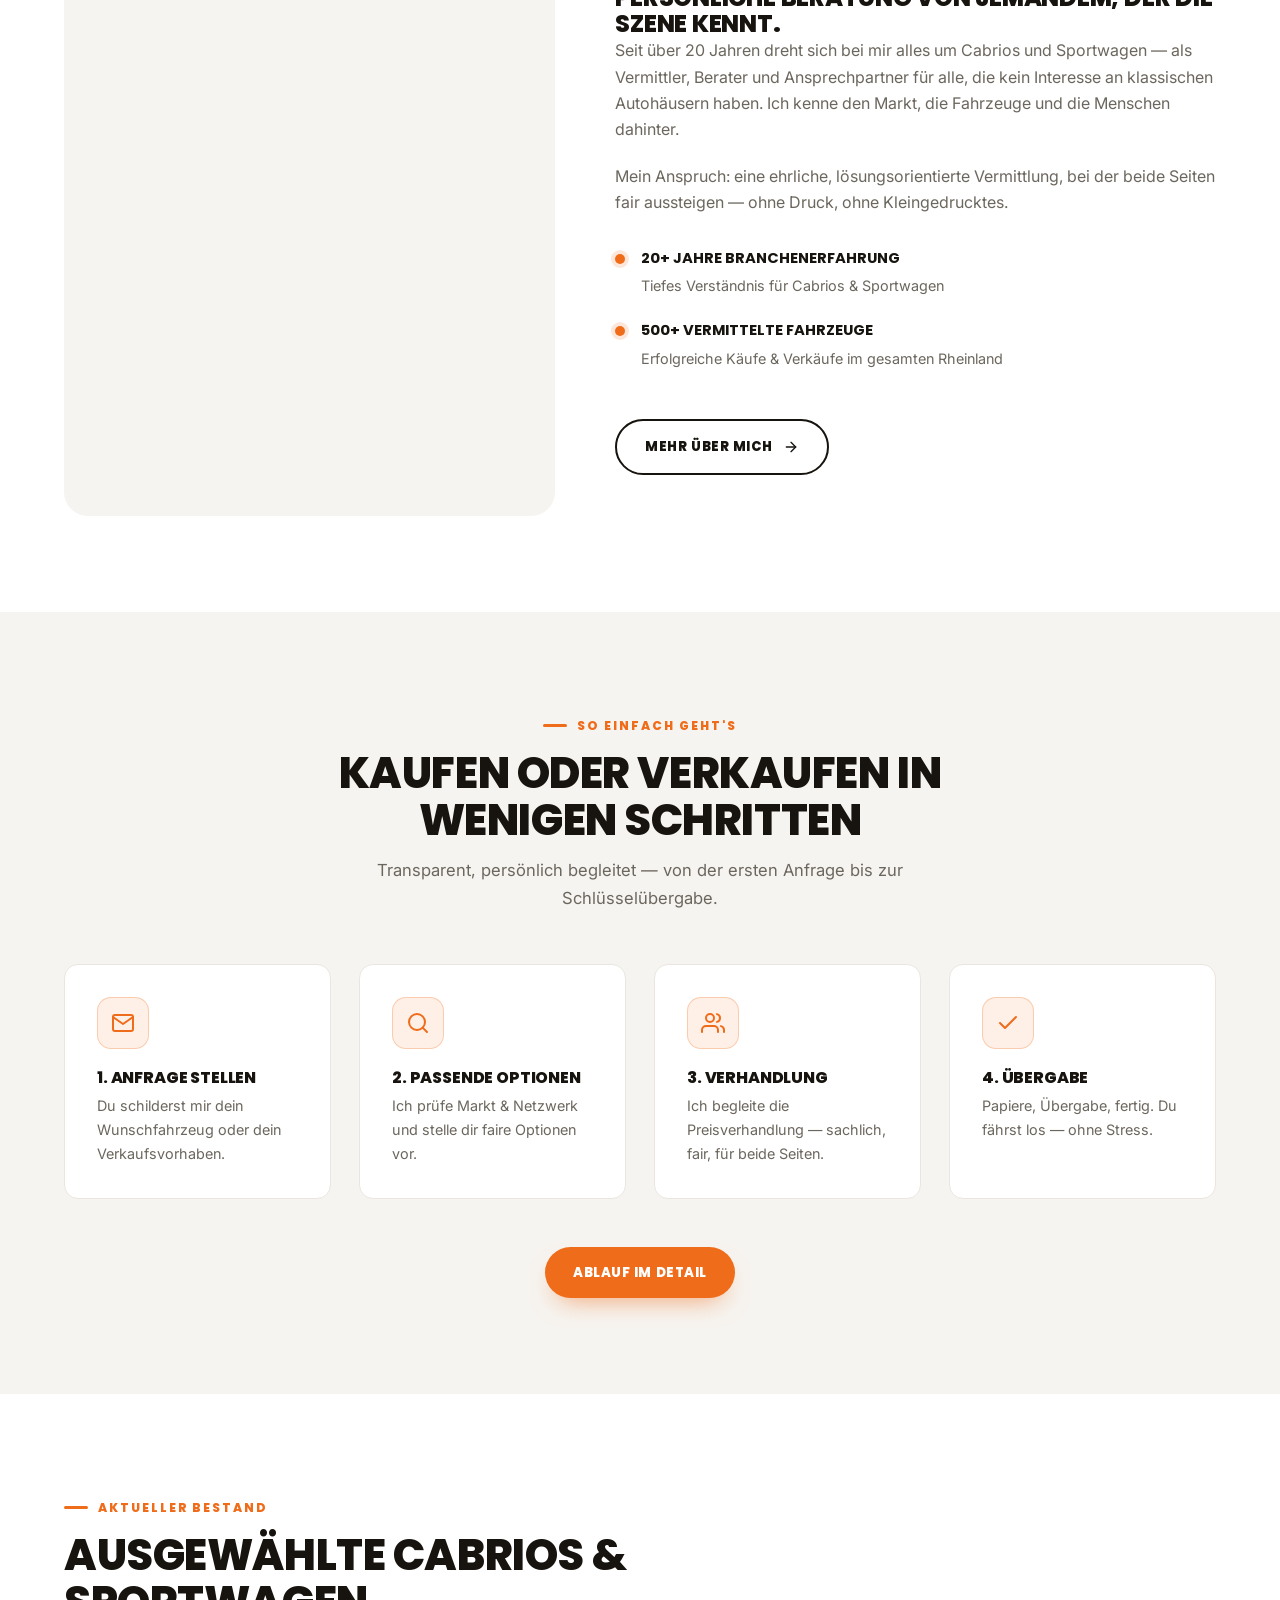
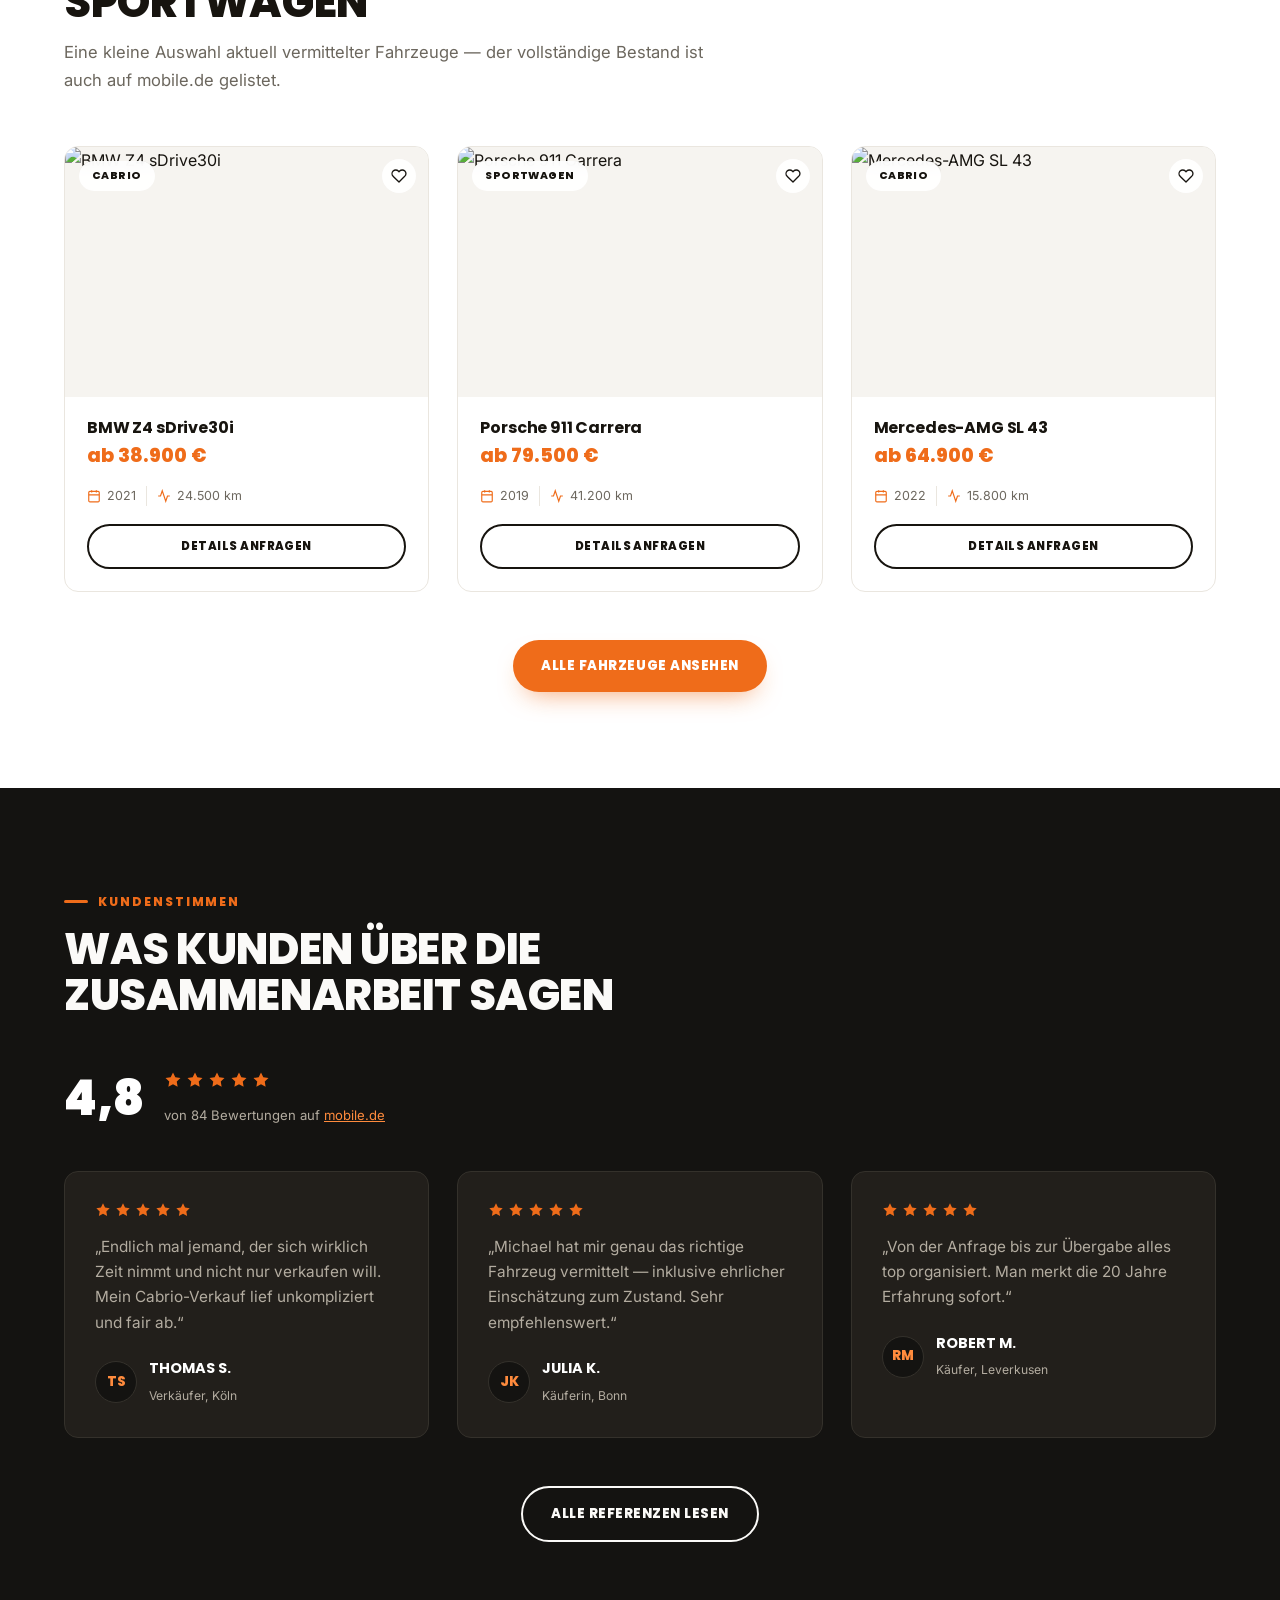
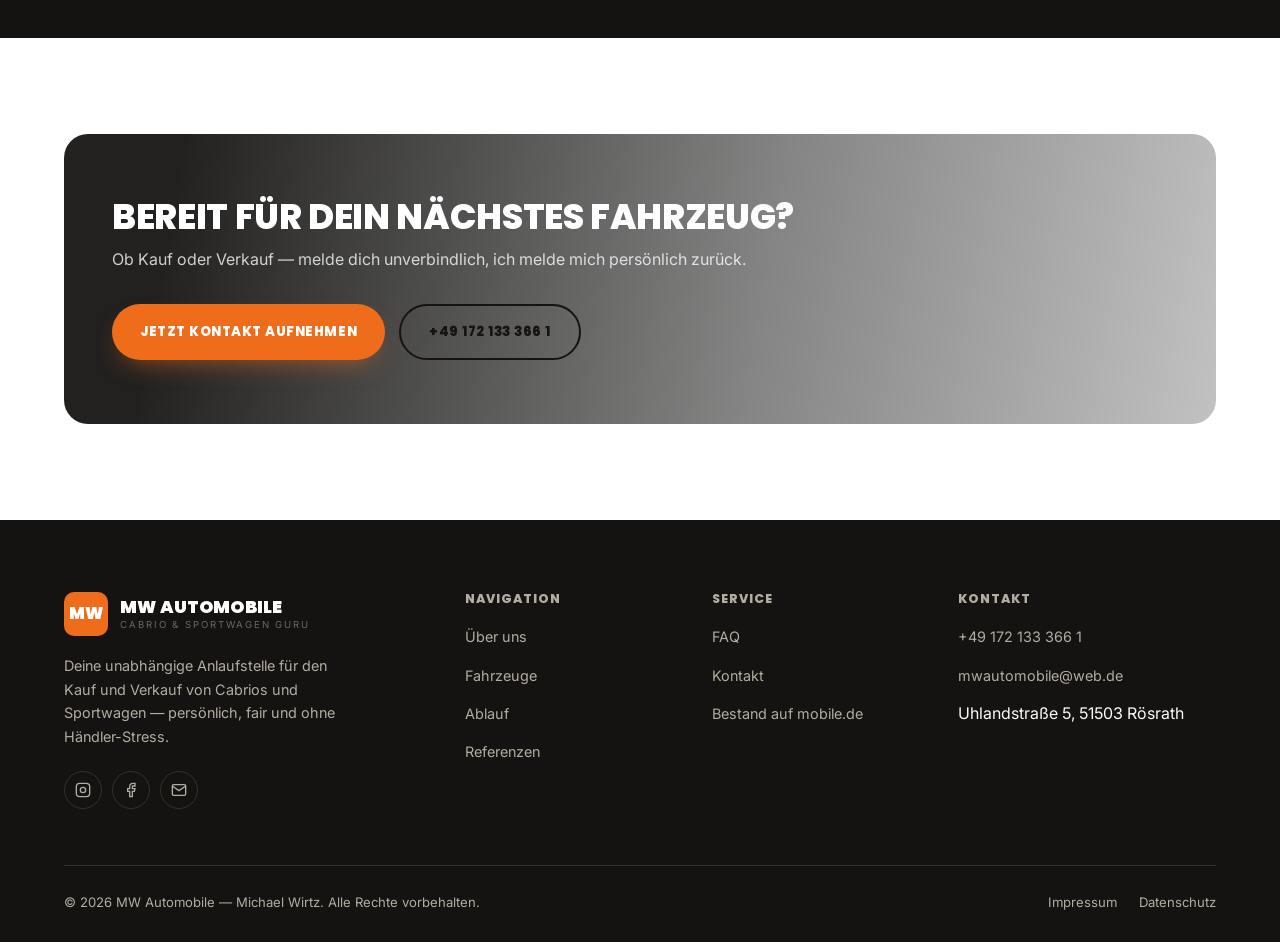
==== commit ef66d8ea: "Redesign: light theme with bold typography, orange accent, real photography Based on user-provided d" ====
--- a/index.html
+++ b/index.html
@@ -51,71 +51,49 @@
 
   <!-- ============ HERO ============ -->
   <section class="hero">
-    <div class="container hero-grid">
-      <div class="reveal in">
-        <span class="eyebrow">Cabrio- &amp; Sportwagen-Guru seit über 20 Jahren</span>
-        <h1>Dein Auto kaufen oder verkaufen — <em>ohne</em> lästigen Zwischenhändler.</h1>
-        <p class="lead">Michael Wirtz vermittelt persönlich zwischen Käufern und Verkäufern von Cabrios und Sportwagen. Faire Preise, ehrliche Beratung, keine Verkaufsmasche — nur ein gutes Geschäft.</p>
+    <div class="container">
+      <div class="hero-content reveal in">
+        <span class="eyebrow">Michael Wirtz — Cabrio-Guru</span>
+        <h1>Fahrzeuge mit <span class="hl">Charakter.</span><br>Beratung mit Erfahrung.</h1>
+        <p class="lead">Über 20 Jahre Erfahrung mit Cabrios, Sportwagen und besonderen Fahrzeugen. Persönliche Vermittlung statt anonymer Verkaufsgespräche — faire Preise, ehrliche Beratung.</p>
         <div class="hero-actions">
-          <a href="fahrzeuge.html" class="btn btn-primary">Fahrzeuge ansehen</a>
-          <a href="kontakt.html" class="btn btn-ghost">Kostenlos beraten lassen</a>
+          <a href="fahrzeuge.html" class="btn btn-primary">Fahrzeuge entdecken</a>
+          <a href="kontakt.html" class="btn btn-ghost">Fahrzeug verkaufen</a>
         </div>
         <div class="hero-stats">
           <div><strong>20+</strong><span>Jahre Erfahrung</span></div>
           <div><strong>500+</strong><span>vermittelte Fahrzeuge</span></div>
-          <div><strong>100%</strong><span>persönliche Betreuung</span></div>
-        </div>
-      </div>
-      <div class="reveal in">
-        <div class="hero-visual">
-          <svg class="car-art" viewBox="0 0 64 32" fill="none" stroke="var(--accent-light)" stroke-width="1.2" stroke-linecap="round" stroke-linejoin="round">
-            <path d="M5 20 L9 9 Q11 5 17 5 H39 Q45 5 47 9 L51 20"/>
-            <path d="M2 20 H62 V23.5 Q62 25.5 60 25.5 H4 Q2 25.5 2 23.5 Z"/>
-            <circle cx="16" cy="25.5" r="4.2"/>
-            <circle cx="48" cy="25.5" r="4.2"/>
-            <path d="M14 9 L19 9 L19 15.5 L9.5 15.5 Z" opacity="0.45"/>
-            <path d="M23 9 H39 L42 15.5 H23 Z" opacity="0.45"/>
-            <line x1="2" y1="20" x2="62" y2="20"/>
-          </svg>
-          <div class="hero-badge">
-            <svg viewBox="0 0 24 24" fill="none" stroke="currentColor" stroke-width="2" stroke-linecap="round" stroke-linejoin="round"><path d="M12 22s8-4 8-10V5l-8-3-8 3v7c0 6 8 10 8 10z"/></svg>
-            <div>
-              <strong>Geprüfte Fahrzeuge</strong>
-              <span>Sorgfältig ausgewählt &amp; ehrlich bewertet</span>
-            </div>
-          </div>
+          <div><strong>4,8</strong><span>Ø Bewertung</span></div>
         </div>
       </div>
     </div>
   </section>
 
   <!-- ============ USP STRIP ============ -->
-  <section class="usp-strip">
-    <div class="container grid grid-4">
-      <div class="usp-item reveal">
-        <svg viewBox="0 0 24 24" fill="none" stroke="currentColor" stroke-width="2" stroke-linecap="round" stroke-linejoin="round"><path d="M22 11.08V12a10 10 0 1 1-5.93-9.14"/><polyline points="22 4 12 14.01 9 11.01"/></svg>
-        <div>
+  <section class="section usp-strip">
+    <div class="container">
+      <div class="section-head center">
+        <span class="eyebrow" style="justify-content:center;">Warum MW Automobile?</span>
+        <h2>Mehr als nur ein Autohändler.</h2>
+      </div>
+      <div class="grid grid-4">
+        <div class="usp-item reveal">
+          <div class="usp-icon"><svg viewBox="0 0 24 24" fill="none" stroke="currentColor" stroke-width="2" stroke-linecap="round" stroke-linejoin="round"><path d="M22 11.08V12a10 10 0 1 1-5.93-9.14"/><polyline points="22 4 12 14.01 9 11.01"/></svg></div>
           <h3>Ohne Händler-Stress</h3>
           <p>Direkte, persönliche Vermittlung statt anonymer Verkaufsgespräche.</p>
         </div>
-      </div>
-      <div class="usp-item reveal">
-        <svg viewBox="0 0 24 24" fill="none" stroke="currentColor" stroke-width="2" stroke-linecap="round" stroke-linejoin="round"><path d="M12 22s8-4 8-10V5l-8-3-8 3v7c0 6 8 10 8 10z"/></svg>
-        <div>
+        <div class="usp-item reveal">
+          <div class="usp-icon"><svg viewBox="0 0 24 24" fill="none" stroke="currentColor" stroke-width="2" stroke-linecap="round" stroke-linejoin="round"><path d="M12 22s8-4 8-10V5l-8-3-8 3v7c0 6 8 10 8 10z"/></svg></div>
           <h3>Faire Verhandlung</h3>
           <p>Marktgerechte Preise für beide Seiten — transparent und nachvollziehbar.</p>
         </div>
-      </div>
-      <div class="usp-item reveal">
-        <svg viewBox="0 0 24 24" fill="none" stroke="currentColor" stroke-width="2" stroke-linecap="round" stroke-linejoin="round"><circle cx="12" cy="12" r="10"/><polyline points="12 6 12 12 16 14"/></svg>
-        <div>
+        <div class="usp-item reveal">
+          <div class="usp-icon"><svg viewBox="0 0 24 24" fill="none" stroke="currentColor" stroke-width="2" stroke-linecap="round" stroke-linejoin="round"><circle cx="12" cy="12" r="10"/><polyline points="12 6 12 12 16 14"/></svg></div>
           <h3>Schnell &amp; unkompliziert</h3>
           <p>Von der Anfrage bis zur Übergabe — ohne unnötige Wartezeiten.</p>
         </div>
-      </div>
-      <div class="usp-item reveal">
-        <svg viewBox="0 0 24 24" fill="none" stroke="currentColor" stroke-width="2" stroke-linecap="round" stroke-linejoin="round"><path d="M17 21v-2a4 4 0 0 0-4-4H5a4 4 0 0 0-4 4v2"/><circle cx="9" cy="7" r="4"/><path d="M23 21v-2a4 4 0 0 0-3-3.87"/><path d="M16 3.13a4 4 0 0 1 0 7.75"/></svg>
-        <div>
+        <div class="usp-item reveal">
+          <div class="usp-icon"><svg viewBox="0 0 24 24" fill="none" stroke="currentColor" stroke-width="2" stroke-linecap="round" stroke-linejoin="round"><path d="M17 21v-2a4 4 0 0 0-4-4H5a4 4 0 0 0-4 4v2"/><circle cx="9" cy="7" r="4"/><path d="M23 21v-2a4 4 0 0 0-3-3.87"/><path d="M16 3.13a4 4 0 0 1 0 7.75"/></svg></div>
           <h3>20+ Jahre Netzwerk</h3>
           <p>Gewachsenes Vertrauen bei Käufern, Verkäufern und Werkstätten.</p>
         </div>
@@ -127,13 +105,9 @@
   <section class="section">
     <div class="container split">
       <div class="split-media reveal">
-        <div class="portrait-frame">
+        <div class="photo-frame">
           <div class="quote-tag">Der Cabrio-Guru</div>
-          <div class="frame-ring"></div>
-          <svg viewBox="0 0 100 130" fill="none" stroke="var(--accent-light)" stroke-width="1.4">
-            <circle cx="50" cy="42" r="26"/>
-            <path d="M8 122 Q8 78 50 78 Q92 78 92 122"/>
-          </svg>
+          <img src="https://images.unsplash.com/photo-1449965408869-eaa3f722e40d?w=800&q=70&auto=format&fit=crop" alt="Hände am Lenkrad bei Sonnenuntergang" loading="lazy">
         </div>
       </div>
       <div class="split-body reveal">
@@ -204,7 +178,8 @@
         <div class="vehicle-card reveal">
           <div class="vehicle-media">
             <span class="vehicle-tag">Cabrio</span>
-            <svg viewBox="0 0 64 32" fill="none" stroke="var(--accent-light)" stroke-width="1.2" stroke-linecap="round" stroke-linejoin="round"><path d="M5 20 L9 9 Q11 5 17 5 H39 Q45 5 47 9 L51 20"/><path d="M2 20 H62 V23.5 Q62 25.5 60 25.5 H4 Q2 25.5 2 23.5 Z"/><circle cx="16" cy="25.5" r="4.2"/><circle cx="48" cy="25.5" r="4.2"/><line x1="2" y1="20" x2="62" y2="20"/></svg>
+            <button class="vehicle-fav" aria-label="Merken" type="button"><svg viewBox="0 0 24 24" stroke="currentColor" stroke-width="2" stroke-linecap="round" stroke-linejoin="round"><path d="M20.8 4.6a5.5 5.5 0 0 0-7.8 0L12 5.6l-1-1a5.5 5.5 0 0 0-7.8 7.8l1 1L12 21l7.8-7.8 1-1a5.5 5.5 0 0 0 0-7.8z"/></svg></button>
+            <img src="https://images.unsplash.com/photo-1502877338535-766e1452684a?w=700&q=70&auto=format&fit=crop" alt="BMW Z4 sDrive30i" loading="lazy">
           </div>
           <div class="vehicle-body">
             <h3>BMW Z4 sDrive30i</h3>
@@ -219,7 +194,8 @@
         <div class="vehicle-card reveal">
           <div class="vehicle-media">
             <span class="vehicle-tag">Sportwagen</span>
-            <svg viewBox="0 0 64 32" fill="none" stroke="var(--accent-light)" stroke-width="1.2" stroke-linecap="round" stroke-linejoin="round"><path d="M5 20 L9 9 Q11 5 17 5 H39 Q45 5 47 9 L51 20"/><path d="M2 20 H62 V23.5 Q62 25.5 60 25.5 H4 Q2 25.5 2 23.5 Z"/><circle cx="16" cy="25.5" r="4.2"/><circle cx="48" cy="25.5" r="4.2"/><line x1="2" y1="20" x2="62" y2="20"/></svg>
+            <button class="vehicle-fav" aria-label="Merken" type="button"><svg viewBox="0 0 24 24" stroke="currentColor" stroke-width="2" stroke-linecap="round" stroke-linejoin="round"><path d="M20.8 4.6a5.5 5.5 0 0 0-7.8 0L12 5.6l-1-1a5.5 5.5 0 0 0-7.8 7.8l1 1L12 21l7.8-7.8 1-1a5.5 5.5 0 0 0 0-7.8z"/></svg></button>
+            <img src="https://images.unsplash.com/photo-1503376780353-7e6692767b70?w=700&q=70&auto=format&fit=crop" alt="Porsche 911 Carrera" loading="lazy">
           </div>
           <div class="vehicle-body">
             <h3>Porsche 911 Carrera</h3>
@@ -234,7 +210,8 @@
         <div class="vehicle-card reveal">
           <div class="vehicle-media">
             <span class="vehicle-tag">Cabrio</span>
-            <svg viewBox="0 0 64 32" fill="none" stroke="var(--accent-light)" stroke-width="1.2" stroke-linecap="round" stroke-linejoin="round"><path d="M5 20 L9 9 Q11 5 17 5 H39 Q45 5 47 9 L51 20"/><path d="M2 20 H62 V23.5 Q62 25.5 60 25.5 H4 Q2 25.5 2 23.5 Z"/><circle cx="16" cy="25.5" r="4.2"/><circle cx="48" cy="25.5" r="4.2"/><line x1="2" y1="20" x2="62" y2="20"/></svg>
+            <button class="vehicle-fav" aria-label="Merken" type="button"><svg viewBox="0 0 24 24" stroke="currentColor" stroke-width="2" stroke-linecap="round" stroke-linejoin="round"><path d="M20.8 4.6a5.5 5.5 0 0 0-7.8 0L12 5.6l-1-1a5.5 5.5 0 0 0-7.8 7.8l1 1L12 21l7.8-7.8 1-1a5.5 5.5 0 0 0 0-7.8z"/></svg></button>
+            <img src="https://images.unsplash.com/photo-1605559424843-9e4c228bf1c2?w=700&q=70&auto=format&fit=crop" alt="Mercedes-AMG SL 43" loading="lazy">
           </div>
           <div class="vehicle-body">
             <h3>Mercedes-AMG SL 43</h3>
@@ -254,11 +231,24 @@
   </section>
 
   <!-- ============ TESTIMONIALS TEASER ============ -->
-  <section class="section section--alt">
-    <div class="container">
-      <div class="section-head center">
-        <span class="eyebrow" style="justify-content:center;">Referenzen</span>
+  <section class="section section--dark">
+    <div class="container">
+      <div class="section-head">
+        <span class="eyebrow">Kundenstimmen</span>
         <h2>Was Kunden über die Zusammenarbeit sagen</h2>
+      </div>
+      <div class="rating-summary">
+        <div class="rating-number">4,8</div>
+        <div>
+          <div class="stars">
+            <svg viewBox="0 0 24 24"><polygon points="12 2 15.09 8.26 22 9.27 17 14.14 18.18 21.02 12 17.77 5.82 21.02 7 14.14 2 9.27 8.91 8.26 12 2"/></svg>
+            <svg viewBox="0 0 24 24"><polygon points="12 2 15.09 8.26 22 9.27 17 14.14 18.18 21.02 12 17.77 5.82 21.02 7 14.14 2 9.27 8.91 8.26 12 2"/></svg>
+            <svg viewBox="0 0 24 24"><polygon points="12 2 15.09 8.26 22 9.27 17 14.14 18.18 21.02 12 17.77 5.82 21.02 7 14.14 2 9.27 8.91 8.26 12 2"/></svg>
+            <svg viewBox="0 0 24 24"><polygon points="12 2 15.09 8.26 22 9.27 17 14.14 18.18 21.02 12 17.77 5.82 21.02 7 14.14 2 9.27 8.91 8.26 12 2"/></svg>
+            <svg viewBox="0 0 24 24"><polygon points="12 2 15.09 8.26 22 9.27 17 14.14 18.18 21.02 12 17.77 5.82 21.02 7 14.14 2 9.27 8.91 8.26 12 2"/></svg>
+          </div>
+          <div class="rating-summary-text">von 84 Bewertungen auf <a href="https://www.mobile.de" target="_blank" rel="noopener">mobile.de</a></div>
+        </div>
       </div>
       <div class="grid grid-3">
         <div class="testimonial-card reveal">
--- a/assets/css/style.css
+++ b/assets/css/style.css
@@ -1,40 +1,41 @@
 /* =========================================================
-   MW Automobile — Design System
-   Premium Dark / Orange-Gold
+   MW Automobile — Design System v2
+   Light / Bold / Orange — photo-driven
    ========================================================= */
 
 /* ---------- Fonts ---------- */
-@import url('https://fonts.googleapis.com/css2?family=Playfair+Display:ital,wght@0,500;0,600;0,700;1,500&family=Inter:wght@300;400;500;600;700&display=swap');
+@import url('https://fonts.googleapis.com/css2?family=Poppins:wght@700;800;900&family=Inter:wght@400;500;600;700&display=swap');
 
 /* ---------- Tokens ---------- */
 :root{
-  --bg:            #0b0a09;
-  --bg-alt:        #121110;
-  --surface:       #1a1713;
-  --surface-2:     #221e18;
-  --border:        #34302a;
-  --border-light:  #46403768;
-
-  --text:          #f5f1e8;
-  --text-muted:    #bab2a2;
-  --text-dim:      #857c6d;
-
-  --accent:        #e2a13d;
-  --accent-light:  #f4c467;
-  --accent-dark:   #a8701f;
-  --accent-rgb:    226,161,61;
-
-  --font-head: 'Playfair Display', Georgia, serif;
+  --bg:            #ffffff;
+  --bg-alt:        #f6f4f0;
+  --bg-dark:       #141311;
+  --bg-dark-2:     #1c1b18;
+  --surface:       #ffffff;
+  --surface-dark:  #221f1b;
+  --border:        #eae6df;
+  --border-dark:   #34312b;
+
+  --text:          #17140f;
+  --text-invert:   #fbfaf8;
+  --text-muted:    #6c675e;
+  --text-muted-invert: #b3aca0;
+
+  --accent:        #ef6c1a;
+  --accent-light:  #ff8b3d;
+  --accent-dark:   #c2570f;
+  --accent-rgb:    239,108,26;
+
+  --font-head: 'Poppins', 'Arial Black', sans-serif;
   --font-body: 'Inter', -apple-system, BlinkMacSystemFont, 'Segoe UI', sans-serif;
 
   --container: 1200px;
   --radius-sm: 6px;
-  --radius: 12px;
-  --radius-lg: 20px;
-
-  --shadow-soft: 0 20px 50px -20px rgba(0,0,0,0.6);
-  --shadow-glow: 0 0 0 1px rgba(var(--accent-rgb),0.25), 0 20px 60px -25px rgba(var(--accent-rgb),0.35);
-
+  --radius: 14px;
+  --radius-lg: 24px;
+
+  --shadow-soft: 0 24px 50px -24px rgba(20,19,17,0.25);
   --ease: cubic-bezier(.22,.61,.36,1);
 }
 
@@ -51,54 +52,43 @@
   overflow-x:hidden;
 }
 img, svg{ display:block; max-width:100%; }
+img{ height:auto; }
 a{ color:inherit; text-decoration:none; }
 ul{ list-style:none; }
 button{ font:inherit; cursor:pointer; border:none; background:none; color:inherit; }
 input, textarea, select{ font:inherit; color:inherit; }
-h1,h2,h3,h4{ font-family:var(--font-head); font-weight:600; line-height:1.15; letter-spacing:-0.01em; }
-
-/* Subtle noise / vignette background */
-body::before{
-  content:"";
-  position:fixed; inset:0;
-  background:
-    radial-gradient(1200px 600px at 15% -10%, rgba(var(--accent-rgb),0.08), transparent 60%),
-    radial-gradient(900px 500px at 100% 10%, rgba(var(--accent-rgb),0.05), transparent 55%);
-  pointer-events:none;
-  z-index:0;
+h1,h2,h3,h4{
+  font-family:var(--font-head); font-weight:800; line-height:1.08;
+  letter-spacing:-0.01em; text-transform:uppercase;
 }
 
 /* ---------- Layout helpers ---------- */
-.container{
-  width:100%;
-  max-width:var(--container);
-  margin-inline:auto;
-  padding-inline:24px;
-}
+.container{ width:100%; max-width:var(--container); margin-inline:auto; padding-inline:24px; }
 .section{ position:relative; padding:96px 0; }
 .section--tight{ padding:64px 0; }
 .section--alt{ background:var(--bg-alt); }
-.section--surface{ background:linear-gradient(180deg,var(--bg) 0%, var(--surface) 100%); }
-
-.grid{ display:grid; gap:32px; }
+.section--dark{ background:var(--bg-dark); color:var(--text-invert); }
+.section--dark h1, .section--dark h2, .section--dark h3, .section--dark h4{ color:var(--text-invert); }
+.section--dark .text-muted{ color:var(--text-muted-invert); }
+
+.grid{ display:grid; gap:28px; }
 .grid-2{ grid-template-columns:repeat(2,1fr); }
 .grid-3{ grid-template-columns:repeat(3,1fr); }
 .grid-4{ grid-template-columns:repeat(4,1fr); }
 
 .eyebrow{
   display:inline-flex; align-items:center; gap:10px;
-  font-size:0.78rem; font-weight:600; letter-spacing:0.18em; text-transform:uppercase;
+  font-family:var(--font-head);
+  font-size:0.76rem; font-weight:800; letter-spacing:0.16em; text-transform:uppercase;
   color:var(--accent);
-  margin-bottom:18px;
-}
-.eyebrow::before{
-  content:""; width:28px; height:1px; background:var(--accent);
-}
-
-.section-head{ max-width:640px; margin-bottom:56px; }
+  margin-bottom:14px;
+}
+.eyebrow::before{ content:""; width:24px; height:3px; border-radius:2px; background:var(--accent); }
+
+.section-head{ max-width:640px; margin-bottom:52px; }
 .section-head.center{ margin-inline:auto; text-align:center; }
-.section-head h2{ font-size:clamp(1.8rem,3.4vw,2.6rem); margin-bottom:16px; }
-.section-head p{ color:var(--text-muted); font-size:1.05rem; }
+.section-head h2{ font-size:clamp(1.8rem,3.4vw,2.7rem); margin-bottom:14px; }
+.section-head p{ color:var(--text-muted); font-size:1.04rem; text-transform:none; }
 
 .text-muted{ color:var(--text-muted); }
 .text-accent{ color:var(--accent); }
@@ -106,83 +96,86 @@
 /* ---------- Buttons ---------- */
 .btn{
   display:inline-flex; align-items:center; justify-content:center; gap:10px;
-  padding:15px 30px;
+  padding:15px 28px;
   border-radius:999px;
-  font-size:0.92rem; font-weight:600; letter-spacing:0.02em;
+  font-family:var(--font-head);
+  font-size:0.82rem; font-weight:800; letter-spacing:0.04em; text-transform:uppercase;
   transition:all .3s var(--ease);
   white-space:nowrap;
 }
 .btn-primary{
-  background:linear-gradient(135deg, var(--accent-light), var(--accent-dark));
-  color:#141210;
-  box-shadow:0 10px 30px -10px rgba(var(--accent-rgb),0.55);
-}
-.btn-primary:hover{ transform:translateY(-2px); box-shadow:0 16px 36px -12px rgba(var(--accent-rgb),0.7); }
+  background:var(--accent);
+  color:#fff;
+  box-shadow:0 12px 26px -12px rgba(var(--accent-rgb),0.65);
+}
+.btn-primary:hover{ background:var(--accent-dark); transform:translateY(-2px); box-shadow:0 16px 34px -12px rgba(var(--accent-rgb),0.75); }
 .btn-ghost{
-  background:rgba(255,255,255,0.03);
-  border:1px solid var(--border-light);
+  background:transparent;
+  border:2px solid currentColor;
   color:var(--text);
-  backdrop-filter:blur(6px);
-}
-.btn-ghost:hover{ border-color:var(--accent); color:var(--accent-light); transform:translateY(-2px); }
-.btn-sm{ padding:11px 20px; font-size:0.82rem; }
+}
+.btn-ghost:hover{ background:var(--text); color:var(--bg); transform:translateY(-2px); }
+.section--dark .btn-ghost{ color:var(--text-invert); }
+.section--dark .btn-ghost:hover{ background:var(--text-invert); color:var(--bg-dark); }
+.hero .btn-ghost{ color:#fff; }
+.hero .btn-ghost:hover{ background:#fff; color:var(--bg-dark); }
+.btn-sm{ padding:11px 20px; font-size:0.72rem; }
 .btn-block{ width:100%; }
 
 /* ---------- Header ---------- */
 .site-header{
   position:sticky; top:0; z-index:100;
-  background:rgba(11,10,9,0.72);
+  background:rgba(255,255,255,0.92);
   backdrop-filter:blur(14px) saturate(140%);
-  border-bottom:1px solid var(--border-light);
-}
-.site-header .container{
-  display:flex; align-items:center; justify-content:space-between;
-  height:84px;
-}
+  border-bottom:1px solid var(--border);
+}
+.site-header .container{ display:flex; align-items:center; justify-content:space-between; height:84px; }
 .brand{ display:flex; align-items:center; gap:12px; }
 .brand-mark{
   width:44px; height:44px; border-radius:10px;
   display:flex; align-items:center; justify-content:center;
-  background:linear-gradient(145deg, var(--surface-2), var(--surface));
-  border:1px solid var(--border-light);
-  font-family:var(--font-head); font-weight:700; font-size:1.05rem;
-  color:var(--accent-light);
-  position:relative;
-  overflow:hidden;
-}
-.brand-mark::after{
-  content:""; position:absolute; inset:0;
-  background:linear-gradient(120deg, transparent 40%, rgba(var(--accent-rgb),0.35) 50%, transparent 60%);
+  background:var(--accent);
+  font-family:var(--font-head); font-weight:900; font-size:1.05rem;
+  color:#fff;
 }
 .brand-word{ display:flex; flex-direction:column; line-height:1.05; }
-.brand-word strong{ font-family:var(--font-head); font-size:1.18rem; font-weight:700; letter-spacing:0.01em; }
-.brand-word span{ font-size:0.62rem; letter-spacing:0.24em; color:var(--text-dim); text-transform:uppercase; margin-top:3px; }
-
-.nav-desktop{ display:flex; align-items:center; gap:38px; }
+.brand-word strong{
+  font-family:var(--font-head); font-size:1.1rem; font-weight:900; letter-spacing:0.01em;
+  text-transform:uppercase; color:var(--text);
+}
+.brand-word span{ font-size:0.6rem; letter-spacing:0.2em; color:var(--text-muted); text-transform:uppercase; margin-top:3px; }
+
+.nav-desktop{ display:flex; align-items:center; gap:30px; }
 .nav-desktop a{
-  font-size:0.9rem; font-weight:500; color:var(--text-muted);
-  position:relative; padding:6px 0;
+  font-family:var(--font-head);
+  font-size:0.76rem; font-weight:700; letter-spacing:0.04em; text-transform:uppercase;
+  color:var(--text);
+  position:relative; padding:8px 0;
   transition:color .25s;
 }
-.nav-desktop a:hover, .nav-desktop a.active{ color:var(--text); }
+.nav-desktop a:hover, .nav-desktop a.active{ color:var(--accent); }
 .nav-desktop a.active::after{
-  content:""; position:absolute; left:0; right:0; bottom:-4px; height:2px;
-  background:var(--accent);
-  border-radius:2px;
-}
-
-.header-actions{ display:flex; align-items:center; gap:16px; }
+  content:""; position:absolute; left:0; right:0; bottom:0px; height:3px;
+  background:var(--accent); border-radius:2px;
+}
+
+.header-actions{ display:flex; align-items:center; gap:14px; }
+.header-actions .btn.btn-primary.btn-sm{ display:none; }
 .phone-pill{
-  display:flex; align-items:center; gap:8px;
-  font-size:0.85rem; font-weight:600; color:var(--text-muted);
-}
-.phone-pill svg{ width:16px; height:16px; stroke:var(--accent); }
+  display:flex; align-items:center; gap:9px;
+  background:var(--accent); color:#fff;
+  padding:12px 20px; border-radius:999px;
+  font-family:var(--font-head); font-size:0.82rem; font-weight:800;
+  transition:background .25s, transform .25s;
+}
+.phone-pill:hover{ background:var(--accent-dark); transform:translateY(-1px); }
+.phone-pill svg{ width:15px; height:15px; stroke:#fff; }
 
 .nav-toggle{
   display:none; width:42px; height:42px; border-radius:10px;
   align-items:center; justify-content:center;
-  border:1px solid var(--border-light);
-  background:rgba(255,255,255,0.03);
+  border:1px solid var(--border);
+  background:var(--bg-alt);
 }
 .nav-toggle span{ display:block; width:18px; height:2px; background:var(--text); position:relative; transition:.25s; }
 .nav-toggle span::before, .nav-toggle span::after{
@@ -197,7 +190,7 @@
 .nav-mobile{
   display:none;
   position:fixed; inset:84px 0 0 0; z-index:99;
-  background:rgba(9,8,7,0.98);
+  background:rgba(255,255,255,0.98);
   backdrop-filter:blur(10px);
   padding:32px 24px;
   flex-direction:column; gap:6px;
@@ -208,67 +201,51 @@
 }
 .nav-mobile.open{ opacity:1; transform:translateY(0); pointer-events:auto; }
 .nav-mobile a{
-  padding:16px 4px; font-size:1.15rem; font-weight:500;
+  padding:16px 4px; font-family:var(--font-head); font-size:1.05rem; font-weight:700; text-transform:uppercase;
   border-bottom:1px solid var(--border);
-  color:var(--text-muted);
-}
-.nav-mobile a.active{ color:var(--accent-light); }
+  color:var(--text);
+}
+.nav-mobile a.active{ color:var(--accent); }
 .nav-mobile .btn{ margin-top:20px; }
 
-/* ---------- Hero ---------- */
+/* ---------- Hero (full-bleed photo) ---------- */
 .hero{
   position:relative;
-  padding:110px 0 100px;
-  overflow:hidden;
-}
-.hero-grid{
-  display:grid; grid-template-columns:1.1fr 0.9fr; gap:56px; align-items:center;
-}
+  min-height:min(680px, 92vh);
+  display:flex; align-items:flex-end;
+  padding:64px 0 76px;
+  background-image:
+    linear-gradient(100deg, rgba(10,9,8,.92) 0%, rgba(10,9,8,.66) 42%, rgba(10,9,8,.22) 70%, rgba(10,9,8,.05) 100%),
+    url('https://images.unsplash.com/photo-1601362840469-51e4d8d58785?w=1800&q=75&auto=format&fit=crop');
+  background-size:cover;
+  background-position:center;
+  color:#fff;
+}
+.hero .eyebrow{ color:var(--accent-light); }
+.hero-content{ max-width:640px; position:relative; z-index:2; }
 .hero h1{
-  font-size:clamp(2.4rem,5vw,3.7rem);
-  margin-bottom:22px;
-}
-.hero h1 em{ font-style:italic; color:var(--accent-light); }
-.hero p.lead{ font-size:1.15rem; color:var(--text-muted); max-width:540px; margin-bottom:36px; }
-.hero-actions{ display:flex; gap:16px; flex-wrap:wrap; margin-bottom:48px; }
-.hero-stats{ display:flex; gap:36px; flex-wrap:wrap; }
-.hero-stats div strong{ display:block; font-family:var(--font-head); font-size:1.7rem; color:var(--accent-light); }
-.hero-stats div span{ font-size:0.82rem; color:var(--text-dim); letter-spacing:0.03em; }
-
-.hero-visual{
-  position:relative;
-  aspect-ratio:4/5;
-  border-radius:var(--radius-lg);
-  border:1px solid var(--border-light);
-  background:linear-gradient(160deg, var(--surface) 0%, var(--bg-alt) 70%);
-  box-shadow:var(--shadow-glow);
-  overflow:hidden;
-  display:flex; align-items:center; justify-content:center;
-}
-.hero-visual .car-art{ width:78%; }
-.hero-visual::after{
-  content:""; position:absolute; inset:0;
-  background:radial-gradient(circle at 50% 100%, rgba(var(--accent-rgb),0.25), transparent 60%);
-}
-.hero-badge{
-  position:absolute; bottom:22px; left:22px; right:22px;
-  background:rgba(11,10,9,0.72); backdrop-filter:blur(8px);
-  border:1px solid var(--border-light); border-radius:var(--radius);
-  padding:16px 18px; display:flex; align-items:center; gap:12px;
-  z-index:2;
-}
-.hero-badge svg{ width:22px; height:22px; stroke:var(--accent); flex-shrink:0; }
-.hero-badge strong{ display:block; font-size:0.88rem; }
-.hero-badge span{ font-size:0.78rem; color:var(--text-dim); }
-
-/* ---------- USP strip ---------- */
-.usp-strip{ border-top:1px solid var(--border); border-bottom:1px solid var(--border); }
-.usp-item{
-  display:flex; align-items:flex-start; gap:16px; padding:36px 0;
-}
-.usp-item svg{ width:30px; height:30px; stroke:var(--accent); flex-shrink:0; margin-top:2px; }
-.usp-item h3{ font-size:1rem; font-family:var(--font-body); font-weight:600; margin-bottom:6px; }
-.usp-item p{ font-size:0.88rem; color:var(--text-muted); }
+  font-size:clamp(2.3rem,5vw,3.7rem);
+  color:#fff;
+  margin-bottom:20px;
+}
+.hero h1 .hl{ color:var(--accent-light); }
+.hero p.lead{ font-size:1.1rem; color:rgba(255,255,255,0.82); max-width:520px; margin-bottom:34px; text-transform:none; }
+.hero-actions{ display:flex; gap:14px; flex-wrap:wrap; margin-bottom:44px; }
+.hero-stats{ display:flex; gap:34px; flex-wrap:wrap; }
+.hero-stats div strong{ display:block; font-family:var(--font-head); font-size:1.6rem; color:var(--accent-light); }
+.hero-stats div span{ font-size:0.74rem; color:rgba(255,255,255,0.65); letter-spacing:0.03em; text-transform:uppercase; }
+
+/* ---------- USP strip (dark band, icon grid) ---------- */
+.usp-strip{ background:var(--bg-dark); color:var(--text-invert); }
+.usp-item{ text-align:center; padding:8px; }
+.usp-icon{
+  width:64px; height:64px; margin:0 auto 18px; border-radius:50%;
+  border:2px solid var(--accent);
+  display:flex; align-items:center; justify-content:center;
+}
+.usp-icon svg{ width:26px; height:26px; stroke:var(--accent-light); }
+.usp-item h3{ font-size:0.92rem; margin-bottom:8px; color:#fff; }
+.usp-item p{ font-size:0.85rem; color:var(--text-muted-invert); text-transform:none; }
 
 /* ---------- Cards ---------- */
 .card{
@@ -276,115 +253,150 @@
   border:1px solid var(--border);
   border-radius:var(--radius);
   padding:32px;
-  transition:transform .3s var(--ease), border-color .3s;
-}
-.card:hover{ transform:translateY(-4px); border-color:var(--border-light); }
+  transition:transform .3s var(--ease), box-shadow .3s var(--ease);
+}
+.card:hover{ transform:translateY(-4px); box-shadow:var(--shadow-soft); }
+.section--dark .card{ background:var(--surface-dark); border-color:var(--border-dark); }
 
 .icon-badge{
   width:52px; height:52px; border-radius:14px;
   display:flex; align-items:center; justify-content:center;
-  background:rgba(var(--accent-rgb),0.12);
-  border:1px solid rgba(var(--accent-rgb),0.3);
+  background:rgba(var(--accent-rgb),0.1);
+  border:1px solid rgba(var(--accent-rgb),0.28);
   margin-bottom:20px;
 }
-.icon-badge svg{ width:24px; height:24px; stroke:var(--accent-light); }
+.icon-badge svg{ width:24px; height:24px; stroke:var(--accent); }
+.card h3{ font-size:1rem; margin-bottom:8px; }
+.card p{ font-size:0.9rem; text-transform:none; }
 
 /* ---------- About teaser / split sections ---------- */
-.split{ display:grid; grid-template-columns:0.85fr 1.15fr; gap:64px; align-items:center; }
-.split.reverse{ grid-template-columns:1.15fr 0.85fr; }
+.split{ display:grid; grid-template-columns:0.9fr 1.1fr; gap:60px; align-items:center; }
+.split.reverse{ grid-template-columns:1.1fr 0.9fr; }
 .split.reverse .split-media{ order:2; }
 .split.reverse .split-body{ order:1; }
 
-.portrait-frame{
-  position:relative; aspect-ratio:3/4; border-radius:var(--radius-lg);
-  border:1px solid var(--border-light);
-  background:linear-gradient(160deg, var(--surface-2), var(--bg-alt));
-  display:flex; align-items:center; justify-content:center;
-  overflow:hidden;
-}
-.portrait-frame svg{ width:56%; opacity:0.9; }
-.portrait-frame .frame-ring{
-  position:absolute; inset:18px; border:1px solid rgba(var(--accent-rgb),0.35); border-radius:calc(var(--radius-lg) - 6px);
-}
+.photo-frame{
+  position:relative; aspect-ratio:4/5; border-radius:var(--radius-lg);
+  overflow:hidden; background:var(--bg-alt);
+}
+.photo-frame img{ width:100%; height:100%; object-fit:cover; }
 .quote-tag{
-  position:absolute; top:24px; left:-16px;
-  background:var(--accent); color:#141210;
+  position:absolute; top:22px; left:-14px;
+  background:var(--accent); color:#fff;
   padding:10px 18px; border-radius:999px;
-  font-size:0.78rem; font-weight:700; letter-spacing:0.04em;
-  box-shadow:0 10px 24px -8px rgba(0,0,0,0.5);
-}
-
-.timeline{ margin-top:32px; display:flex; flex-direction:column; gap:22px; }
+  font-family:var(--font-head); font-size:0.72rem; font-weight:800; letter-spacing:0.04em; text-transform:uppercase;
+  box-shadow:0 10px 24px -8px rgba(0,0,0,0.4);
+  z-index:2;
+}
+
+.timeline{ margin-top:30px; display:flex; flex-direction:column; gap:20px; }
 .timeline-item{ display:flex; gap:16px; }
 .timeline-dot{
   width:10px; height:10px; border-radius:50%; background:var(--accent);
-  margin-top:8px; flex-shrink:0; box-shadow:0 0 0 4px rgba(var(--accent-rgb),0.18);
-}
-.timeline-item strong{ display:block; margin-bottom:2px; }
-.timeline-item span{ color:var(--text-muted); font-size:0.92rem; }
-
-/* ---------- Process steps ---------- */
+  margin-top:8px; flex-shrink:0; box-shadow:0 0 0 4px rgba(var(--accent-rgb),0.16);
+}
+.timeline-item strong{ display:block; margin-bottom:2px; font-family:var(--font-head); font-size:0.92rem; text-transform:uppercase; }
+.timeline-item span{ color:var(--text-muted); font-size:0.9rem; }
+.section--dark .timeline-item span{ color:var(--text-muted-invert); }
+
+/* ---------- Process steps (numbered circles) ---------- */
 .process-cols{ display:grid; grid-template-columns:1fr 1fr; gap:40px; }
 .process-col h3{
-  font-size:1.35rem; margin-bottom:28px; display:flex; align-items:center; gap:12px;
-}
-.process-col h3 svg{ width:26px; height:26px; stroke:var(--accent); }
-.step{ display:flex; gap:20px; padding:20px 0; border-top:1px solid var(--border); }
+  font-size:1.2rem; margin-bottom:8px; display:flex; align-items:center; gap:12px;
+}
+.process-col > p{ text-transform:none; color:var(--text-muted); margin-bottom:32px; }
+.process-col h3 svg{ width:24px; height:24px; stroke:var(--accent); }
+
+.step-row{ display:flex; flex-wrap:wrap; gap:0; margin-bottom:36px; position:relative; }
+.step-circle{
+  display:flex; flex-direction:column; align-items:center; text-align:center;
+  flex:1; min-width:120px; position:relative; padding:0 8px;
+}
+.step-circle::before{
+  content:""; position:absolute; top:26px; left:-50%; width:100%; height:2px;
+  background:repeating-linear-gradient(90deg, var(--border) 0 6px, transparent 6px 12px);
+  z-index:0;
+}
+.step-circle:first-child::before{ display:none; }
+.step-num-circle{
+  width:52px; height:52px; border-radius:50%;
+  background:var(--accent); color:#fff;
+  display:flex; align-items:center; justify-content:center;
+  font-family:var(--font-head); font-weight:800; font-size:1.15rem;
+  position:relative; z-index:1;
+  margin-bottom:14px;
+  box-shadow:0 10px 24px -10px rgba(var(--accent-rgb),0.6);
+}
+.step-circle h4{ font-family:var(--font-head); font-size:0.82rem; font-weight:800; text-transform:uppercase; margin-bottom:6px; }
+.step-circle p{ font-size:0.82rem; color:var(--text-muted); text-transform:none; }
+
+.step{ display:flex; gap:18px; padding:18px 0; border-top:1px solid var(--border); }
 .step:first-of-type{ border-top:none; }
-.step-num{
-  font-family:var(--font-head); font-size:1.4rem; color:var(--accent-light);
-  width:44px; flex-shrink:0;
-}
-.step h4{ font-family:var(--font-body); font-size:1rem; font-weight:600; margin-bottom:6px; }
-.step p{ font-size:0.9rem; color:var(--text-muted); }
+.step-num{ font-family:var(--font-head); font-size:1.3rem; font-weight:800; color:var(--accent); width:40px; flex-shrink:0; }
+.step h4{ font-family:var(--font-body); font-size:1rem; font-weight:600; margin-bottom:6px; text-transform:none; }
+.step p{ font-size:0.9rem; color:var(--text-muted); text-transform:none; }
 
 /* ---------- Vehicle cards ---------- */
 .vehicle-card{
   background:var(--surface); border:1px solid var(--border); border-radius:var(--radius);
-  overflow:hidden; transition:transform .3s var(--ease), border-color .3s;
-}
-.vehicle-card:hover{ transform:translateY(-6px); border-color:rgba(var(--accent-rgb),0.4); }
-.vehicle-media{
-  aspect-ratio:16/10; position:relative;
-  background:linear-gradient(150deg, var(--surface-2) 0%, var(--bg-alt) 100%);
-  display:flex; align-items:center; justify-content:center;
-}
-.vehicle-media svg{ width:62%; opacity:0.85; }
+  overflow:hidden; transition:transform .3s var(--ease), box-shadow .3s var(--ease);
+}
+.vehicle-card:hover{ transform:translateY(-6px); box-shadow:var(--shadow-soft); }
+.vehicle-media{ aspect-ratio:16/11; position:relative; background:var(--bg-alt); overflow:hidden; }
+.vehicle-media img{ width:100%; height:100%; object-fit:cover; transition:transform .5s var(--ease); }
+.vehicle-card:hover .vehicle-media img{ transform:scale(1.06); }
 .vehicle-tag{
   position:absolute; top:14px; left:14px;
-  background:rgba(11,10,9,0.75); backdrop-filter:blur(6px);
-  border:1px solid var(--border-light);
-  padding:6px 12px; border-radius:999px; font-size:0.72rem; font-weight:600; letter-spacing:0.03em;
-  color:var(--accent-light);
-}
+  background:rgba(255,255,255,0.92); backdrop-filter:blur(4px);
+  padding:6px 13px; border-radius:999px;
+  font-family:var(--font-head); font-size:0.66rem; font-weight:800; letter-spacing:0.04em; text-transform:uppercase;
+  color:var(--text);
+}
+.vehicle-fav{
+  position:absolute; top:12px; right:12px; width:34px; height:34px; border-radius:50%;
+  background:rgba(255,255,255,0.92); backdrop-filter:blur(4px);
+  display:flex; align-items:center; justify-content:center;
+}
+.vehicle-fav svg{ width:16px; height:16px; stroke:var(--text); fill:none; transition:fill .2s, stroke .2s; }
+.vehicle-fav:hover svg{ stroke:var(--accent); fill:rgba(var(--accent-rgb),0.15); }
 .vehicle-body{ padding:22px; }
-.vehicle-body h3{ font-family:var(--font-body); font-size:1.05rem; font-weight:600; margin-bottom:4px; }
-.vehicle-body .price{ color:var(--accent-light); font-weight:700; font-size:1.15rem; margin-bottom:14px; }
-.vehicle-specs{ display:flex; gap:14px; flex-wrap:wrap; margin-bottom:18px; }
+.vehicle-body h3{ font-size:1rem; margin-bottom:4px; text-transform:none; font-family:var(--font-head); font-weight:700; }
+.vehicle-body .price{ color:var(--accent); font-family:var(--font-head); font-weight:800; font-size:1.2rem; margin-bottom:14px; }
+.vehicle-specs{ display:flex; gap:10px; flex-wrap:wrap; margin-bottom:18px; }
 .vehicle-specs span{
   font-size:0.78rem; color:var(--text-muted);
   display:flex; align-items:center; gap:6px;
-}
+  padding-right:10px; border-right:1px solid var(--border);
+}
+.vehicle-specs span:last-child{ border-right:none; padding-right:0; }
 .vehicle-specs svg{ width:14px; height:14px; stroke:var(--accent); }
 
 /* ---------- Testimonials ---------- */
+.rating-summary{
+  display:flex; align-items:center; gap:20px; margin-bottom:44px;
+}
+.rating-number{ font-family:var(--font-head); font-size:3rem; font-weight:900; color:#fff; line-height:1; }
+.rating-summary .stars svg{ width:18px; height:18px; }
+.rating-summary-text{ font-size:0.82rem; color:var(--text-muted-invert); }
+.rating-summary-text a{ color:var(--accent-light); text-decoration:underline; }
+
 .testimonial-card{
-  background:var(--surface); border:1px solid var(--border); border-radius:var(--radius);
+  background:var(--surface-dark); border:1px solid var(--border-dark); border-radius:var(--radius);
   padding:30px;
 }
 .stars{ display:flex; gap:4px; margin-bottom:16px; }
 .stars svg{ width:16px; height:16px; fill:var(--accent); stroke:none; }
-.testimonial-card p{ color:var(--text-muted); font-size:0.96rem; margin-bottom:22px; }
+.testimonial-card p{ color:var(--text-muted-invert); font-size:0.96rem; margin-bottom:22px; text-transform:none; }
 .testimonial-person{ display:flex; align-items:center; gap:12px; }
 .avatar-dot{
   width:42px; height:42px; border-radius:50%;
-  background:linear-gradient(145deg, var(--surface-2), var(--bg-alt));
-  border:1px solid var(--border-light);
-  display:flex; align-items:center; justify-content:center;
-  font-family:var(--font-head); font-weight:700; color:var(--accent-light); font-size:0.9rem;
-}
-.testimonial-person strong{ display:block; font-size:0.92rem; }
-.testimonial-person span{ font-size:0.78rem; color:var(--text-dim); }
+  background:var(--bg-dark);
+  border:1px solid var(--border-dark);
+  display:flex; align-items:center; justify-content:center;
+  font-family:var(--font-head); font-weight:800; color:var(--accent-light); font-size:0.85rem;
+}
+.testimonial-person strong{ display:block; font-size:0.9rem; color:#fff; font-family:var(--font-head); text-transform:uppercase; }
+.testimonial-person span{ font-size:0.76rem; color:var(--text-muted-invert); }
 
 /* ---------- FAQ Accordion ---------- */
 .faq-list{ display:flex; flex-direction:column; gap:14px; max-width:800px; margin-inline:auto; }
@@ -393,35 +405,38 @@
   overflow:hidden;
 }
 .faq-question{
-  width:100%; display:flex; align-items:center; justify-content:space-between;
-  padding:22px 26px; text-align:left; font-weight:600; font-size:1rem;
+  width:100%; display:flex; align-items:center; justify-content:space-between; gap:16px;
+  padding:22px 26px; text-align:left; font-family:var(--font-head); font-weight:700; font-size:0.92rem; text-transform:none;
 }
 .faq-question svg{ width:18px; height:18px; stroke:var(--accent); transition:transform .3s var(--ease); flex-shrink:0; }
 .faq-item.open .faq-question svg{ transform:rotate(45deg); }
-.faq-answer{
-  max-height:0; overflow:hidden; transition:max-height .35s var(--ease);
-}
-.faq-answer p{ padding:0 26px 24px; color:var(--text-muted); font-size:0.94rem; }
+.faq-answer{ max-height:0; overflow:hidden; transition:max-height .35s var(--ease); }
+.faq-answer p{ padding:0 26px 24px; color:var(--text-muted); font-size:0.94rem; text-transform:none; }
 
 /* ---------- CTA banner ---------- */
 .cta-banner{
+  position:relative;
   border-radius:var(--radius-lg);
   padding:64px 48px;
-  background:
-    radial-gradient(600px 300px at 20% 0%, rgba(var(--accent-rgb),0.18), transparent 60%),
-    linear-gradient(135deg, var(--surface-2), var(--bg-alt));
-  border:1px solid var(--border-light);
+  overflow:hidden;
+  color:#fff;
   display:flex; align-items:center; justify-content:space-between; gap:32px; flex-wrap:wrap;
-}
-.cta-banner h2{ font-size:clamp(1.6rem,3vw,2.2rem); margin-bottom:10px; }
-.cta-banner p{ color:var(--text-muted); }
+  background-image:
+    linear-gradient(100deg, rgba(10,9,8,.90) 10%, rgba(10,9,8,.5) 60%, rgba(10,9,8,.25) 100%),
+    url('https://images.unsplash.com/photo-1571607388263-1044f9ea01dd?w=1600&q=70&auto=format&fit=crop');
+  background-size:cover;
+  background-position:center;
+}
+.cta-banner h2{ font-size:clamp(1.6rem,3vw,2.2rem); margin-bottom:10px; color:#fff; }
+.cta-banner p{ color:rgba(255,255,255,0.78); text-transform:none; }
 .cta-banner-actions{ display:flex; gap:14px; flex-wrap:wrap; }
+.cta-banner--plain{ background-image:none; background:linear-gradient(135deg, var(--bg-dark), var(--bg-dark-2)); }
 
 /* ---------- Forms ---------- */
 .form-grid{ display:grid; grid-template-columns:1fr 1fr; gap:20px; }
 .field{ display:flex; flex-direction:column; gap:8px; }
 .field.full{ grid-column:1/-1; }
-.field label{ font-size:0.82rem; font-weight:600; color:var(--text-muted); }
+.field label{ font-size:0.78rem; font-weight:700; color:var(--text-muted); font-family:var(--font-head); text-transform:uppercase; letter-spacing:0.02em; }
 .field input, .field select, .field textarea{
   background:var(--surface); border:1px solid var(--border); border-radius:var(--radius-sm);
   padding:13px 16px; color:var(--text); transition:border-color .25s;
@@ -430,7 +445,7 @@
 .field textarea{ resize:vertical; min-height:130px; }
 .form-note{
   display:flex; gap:10px; align-items:flex-start;
-  background:rgba(var(--accent-rgb),0.08); border:1px solid rgba(var(--accent-rgb),0.25);
+  background:rgba(var(--accent-rgb),0.07); border:1px solid rgba(var(--accent-rgb),0.22);
   border-radius:var(--radius-sm); padding:14px 16px; font-size:0.85rem; color:var(--text-muted);
   margin-top:18px;
 }
@@ -439,63 +454,67 @@
 /* ---------- Contact info blocks ---------- */
 .contact-info-list{ display:flex; flex-direction:column; gap:22px; }
 .contact-info-item{ display:flex; gap:16px; align-items:flex-start; }
-.contact-info-item h4{ font-family:var(--font-body); font-size:0.95rem; font-weight:600; margin-bottom:4px; }
+.contact-info-item svg{ width:20px; height:20px; stroke:var(--accent); flex-shrink:0; margin-top:2px; }
+.contact-info-item h4{ font-family:var(--font-head); font-size:0.85rem; font-weight:800; text-transform:uppercase; margin-bottom:4px; }
 .contact-info-item p, .contact-info-item a{ color:var(--text-muted); font-size:0.92rem; }
+.section--dark .contact-info-item p, .section--dark .contact-info-item a{ color:var(--text-muted-invert); }
 .map-frame{
   aspect-ratio:16/10; border-radius:var(--radius); border:1px solid var(--border);
-  background:linear-gradient(150deg, var(--surface) 0%, var(--bg-alt) 100%);
+  background:var(--bg-alt);
   display:flex; align-items:center; justify-content:center; margin-top:28px;
   position:relative; overflow:hidden;
 }
-.map-frame svg{ width:20%; opacity:0.5; }
+.map-frame svg{ width:20%; opacity:0.4; stroke:var(--accent); }
 
 /* ---------- Legal pages ---------- */
-.legal-content h2{ font-size:1.3rem; margin:36px 0 14px; }
+.legal-content h2{ font-family:var(--font-head); font-size:1.15rem; text-transform:uppercase; margin:36px 0 14px; }
 .legal-content h2:first-child{ margin-top:0; }
 .legal-content p, .legal-content li{ color:var(--text-muted); margin-bottom:12px; font-size:0.96rem; }
 .legal-content ul{ padding-left:20px; list-style:disc; }
-.legal-content a{ color:var(--accent-light); text-decoration:underline; }
+.legal-content a{ color:var(--accent); text-decoration:underline; }
 
 /* ---------- Footer ---------- */
-.site-footer{ background:var(--bg-alt); border-top:1px solid var(--border); padding:72px 0 28px; }
+.site-footer{ background:var(--bg-dark); color:var(--text-invert); padding:72px 0 28px; }
 .footer-grid{ display:grid; grid-template-columns:1.4fr 0.8fr 0.8fr 1fr; gap:40px; margin-bottom:56px; }
-.footer-brand p{ color:var(--text-muted); font-size:0.9rem; margin:18px 0 22px; max-width:280px; }
-.footer-col h4{ font-family:var(--font-body); font-size:0.85rem; letter-spacing:0.05em; text-transform:uppercase; color:var(--text-dim); margin-bottom:18px; }
+.footer-brand p{ color:var(--text-muted-invert); font-size:0.9rem; margin:18px 0 22px; max-width:280px; text-transform:none; }
+.footer-brand .brand-word strong{ color:#fff; }
+.footer-col h4{ font-family:var(--font-head); font-size:0.78rem; letter-spacing:0.08em; text-transform:uppercase; color:var(--text-muted-invert); margin-bottom:18px; }
 .footer-col ul{ display:flex; flex-direction:column; gap:12px; }
-.footer-col a{ font-size:0.9rem; color:var(--text-muted); transition:color .2s; }
+.footer-col a{ font-size:0.9rem; color:var(--text-muted-invert); transition:color .2s; }
 .footer-col a:hover{ color:var(--accent-light); }
 .social-row{ display:flex; gap:10px; margin-top:20px; }
 .social-row a{
-  width:38px; height:38px; border-radius:50%; border:1px solid var(--border-light);
-  display:flex; align-items:center; justify-content:center;
-}
-.social-row a svg{ width:16px; height:16px; stroke:var(--text-muted); }
+  width:38px; height:38px; border-radius:50%; border:1px solid var(--border-dark);
+  display:flex; align-items:center; justify-content:center;
+}
+.social-row a svg{ width:16px; height:16px; stroke:var(--text-muted-invert); }
 .social-row a:hover svg{ stroke:var(--accent-light); }
 .footer-bottom{
-  border-top:1px solid var(--border); padding-top:26px;
+  border-top:1px solid var(--border-dark); padding-top:26px;
   display:flex; justify-content:space-between; align-items:center; flex-wrap:wrap; gap:12px;
 }
-.footer-bottom p{ font-size:0.82rem; color:var(--text-dim); }
+.footer-bottom p{ font-size:0.82rem; color:var(--text-muted-invert); }
 .footer-bottom-links{ display:flex; gap:22px; }
-.footer-bottom-links a{ font-size:0.82rem; color:var(--text-dim); }
+.footer-bottom-links a{ font-size:0.82rem; color:var(--text-muted-invert); }
 .footer-bottom-links a:hover{ color:var(--accent-light); }
 
 /* ---------- Page hero (subpages) ---------- */
-.page-hero{ padding:64px 0 56px; border-bottom:1px solid var(--border); }
-.breadcrumb{ font-size:0.82rem; color:var(--text-dim); margin-bottom:18px; }
-.breadcrumb a{ color:var(--text-dim); }
-.breadcrumb a:hover{ color:var(--accent-light); }
+.page-hero{ padding:64px 0 56px; background:var(--bg-alt); border-bottom:1px solid var(--border); }
+.breadcrumb{ font-size:0.8rem; color:var(--text-muted); margin-bottom:18px; text-transform:none; }
+.breadcrumb a{ color:var(--text-muted); }
+.breadcrumb a:hover{ color:var(--accent); }
 .page-hero h1{ font-size:clamp(2rem,4vw,2.9rem); margin-bottom:14px; }
-.page-hero p{ color:var(--text-muted); max-width:600px; font-size:1.05rem; }
+.page-hero p{ color:var(--text-muted); max-width:600px; font-size:1.05rem; text-transform:none; }
 
 /* ---------- Filter bar (Fahrzeuge) ---------- */
 .filter-bar{ display:flex; gap:10px; flex-wrap:wrap; margin-bottom:40px; }
 .filter-chip{
-  padding:10px 18px; border-radius:999px; border:1px solid var(--border-light);
-  font-size:0.85rem; color:var(--text-muted); background:rgba(255,255,255,0.02);
+  padding:10px 18px; border-radius:999px; border:1px solid var(--border);
+  font-family:var(--font-head); font-size:0.76rem; font-weight:700; text-transform:uppercase;
+  color:var(--text-muted); background:var(--surface);
   transition:all .2s;
 }
-.filter-chip.active, .filter-chip:hover{ border-color:var(--accent); color:var(--accent-light); }
+.filter-chip.active, .filter-chip:hover{ border-color:var(--accent); color:var(--accent); background:rgba(var(--accent-rgb),0.06); }
 
 /* ---------- Reveal animation ---------- */
 .reveal{ opacity:0; transform:translateY(24px); transition:opacity .7s var(--ease), transform .7s var(--ease); }
@@ -511,7 +530,6 @@
    ========================================================= */
 @media (max-width: 1024px){
   .hero-grid{ grid-template-columns:1fr; }
-  .hero-visual{ max-width:460px; margin-inline:auto; }
   .split, .split.reverse{ grid-template-columns:1fr; }
   .split .split-media, .split.reverse .split-media{ order:1; max-width:420px; margin-inline:auto; }
   .split .split-body, .split.reverse .split-body{ order:2; }
@@ -519,6 +537,7 @@
   .grid-3{ grid-template-columns:repeat(2,1fr); }
   .footer-grid{ grid-template-columns:1fr 1fr; }
   .process-cols{ grid-template-columns:1fr; gap:8px; }
+  .step-row{ margin-bottom:24px; }
 }
 
 @media (max-width: 860px){
@@ -528,15 +547,19 @@
   .site-header .container{ height:72px; }
   .nav-mobile{ top:72px; }
   .section{ padding:64px 0; }
+  .hero{ min-height:560px; align-items:flex-end; }
 }
 
 @media (max-width: 640px){
   .grid-4, .grid-3, .grid-2{ grid-template-columns:1fr; }
   .footer-grid{ grid-template-columns:1fr; gap:36px; }
   .form-grid{ grid-template-columns:1fr; }
-  .hero{ padding:56px 0 64px; }
-  .hero-stats{ gap:24px; }
+  .hero{ padding:48px 0 56px; min-height:520px; }
+  .hero-stats{ gap:22px; }
   .cta-banner{ padding:40px 24px; flex-direction:column; align-items:flex-start; }
-  .usp-item{ padding:24px 0; }
+  .usp-item{ padding:16px 0; }
   .quote-tag{ left:8px; }
-}
+  .rating-summary{ flex-wrap:wrap; }
+  .step-row{ flex-direction:column; gap:24px; }
+  .step-circle::before{ display:none; }
+}
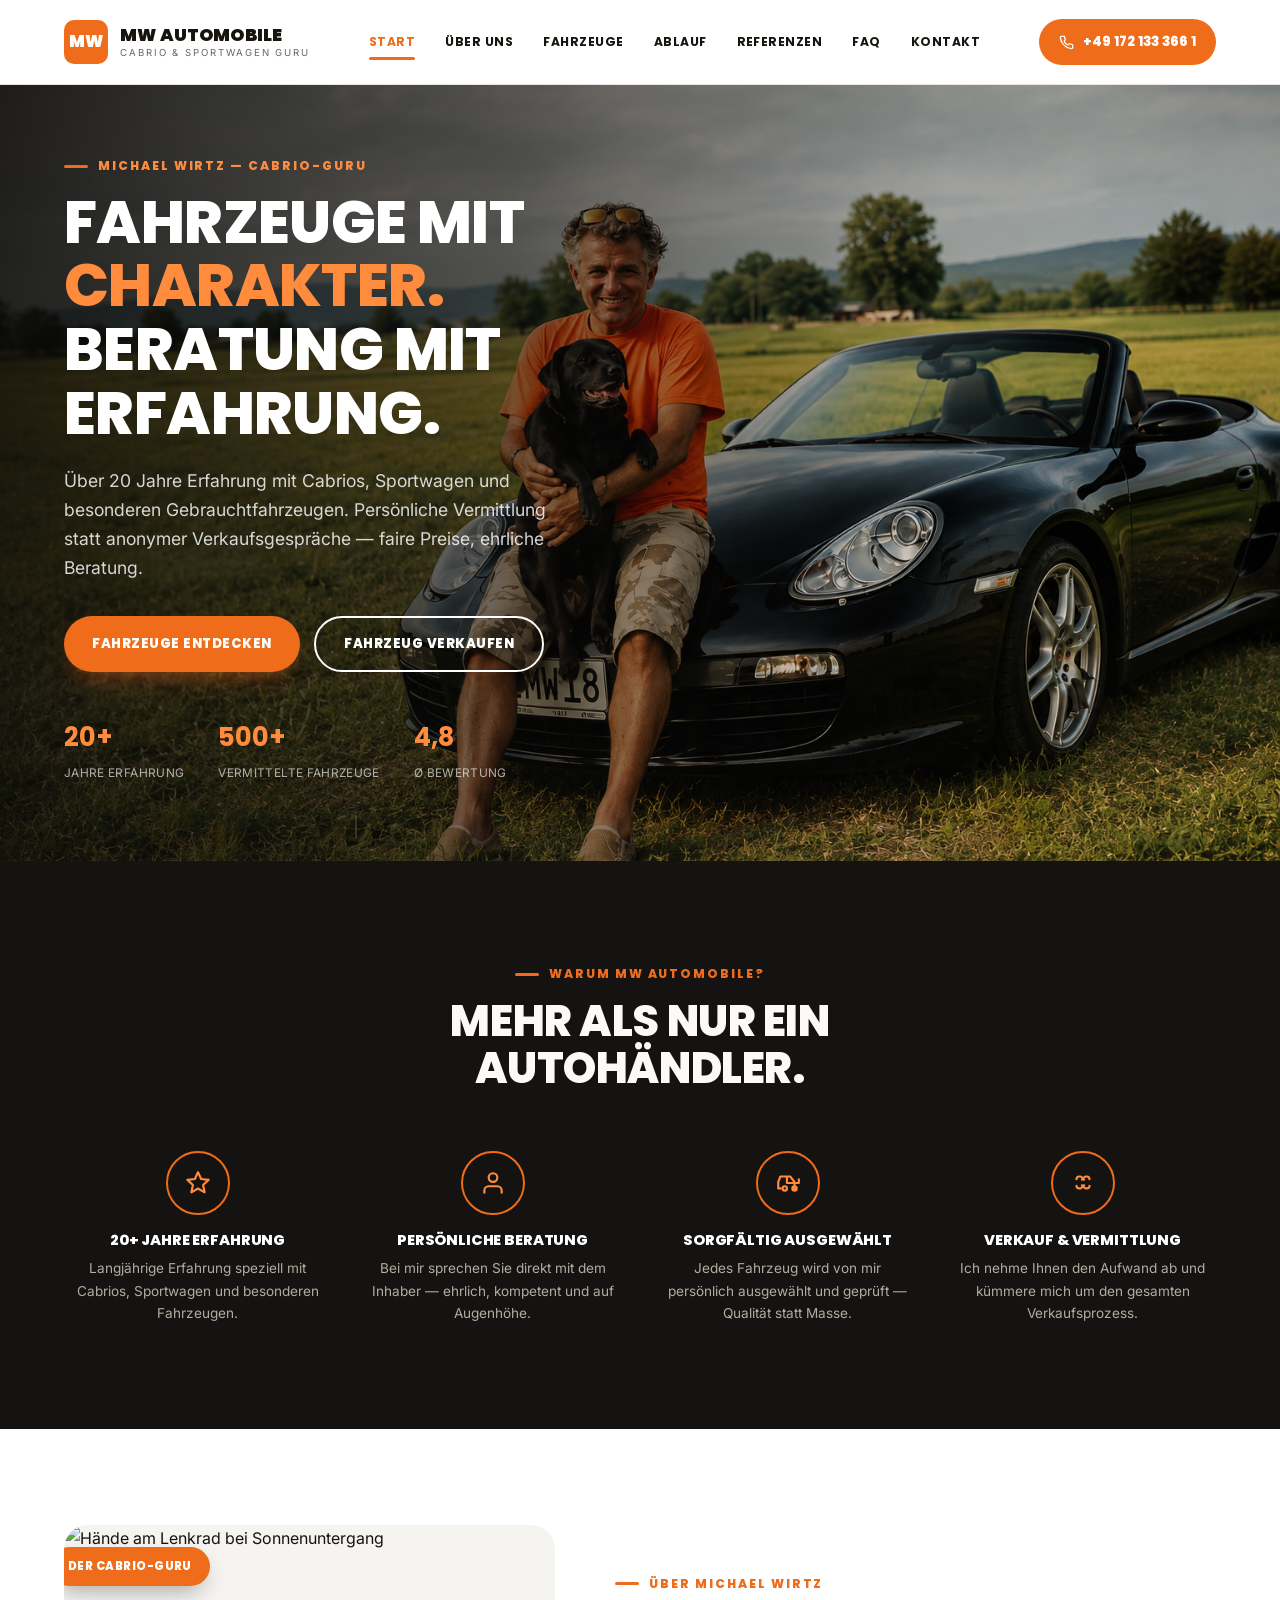
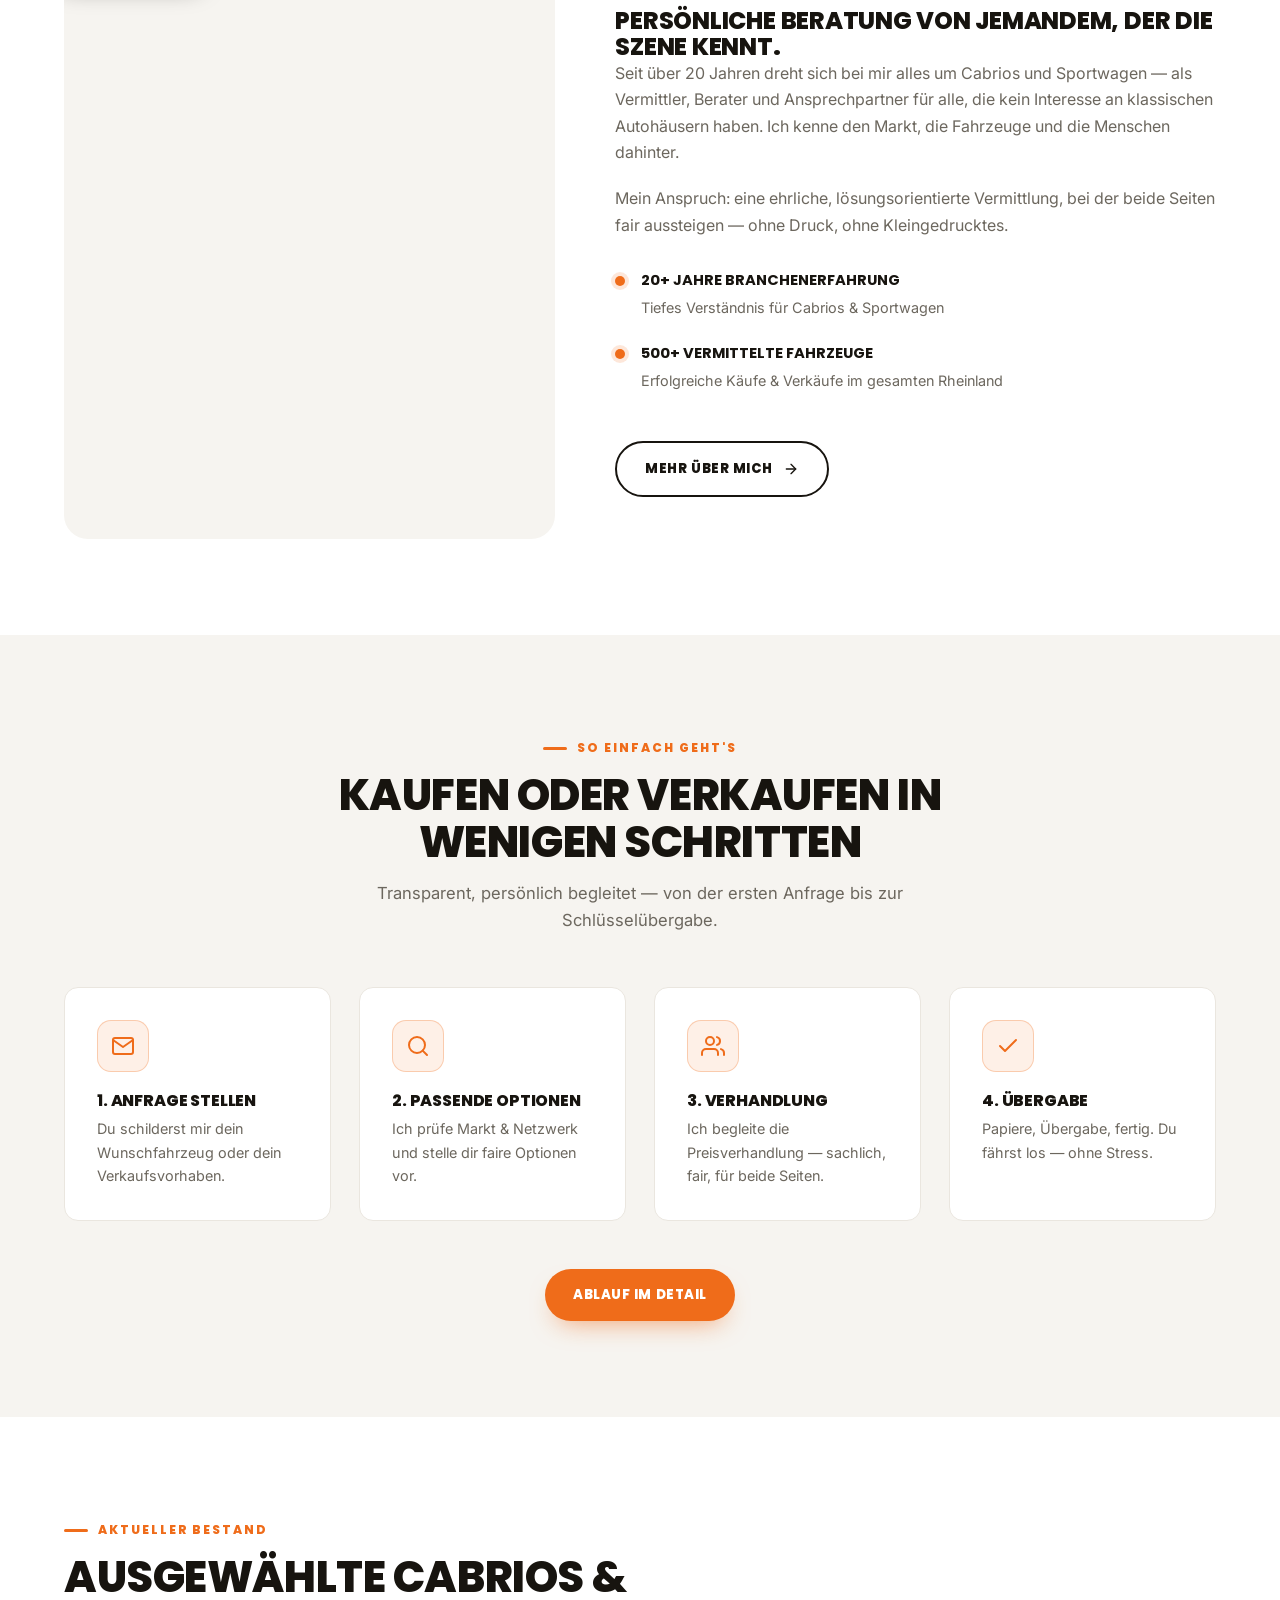
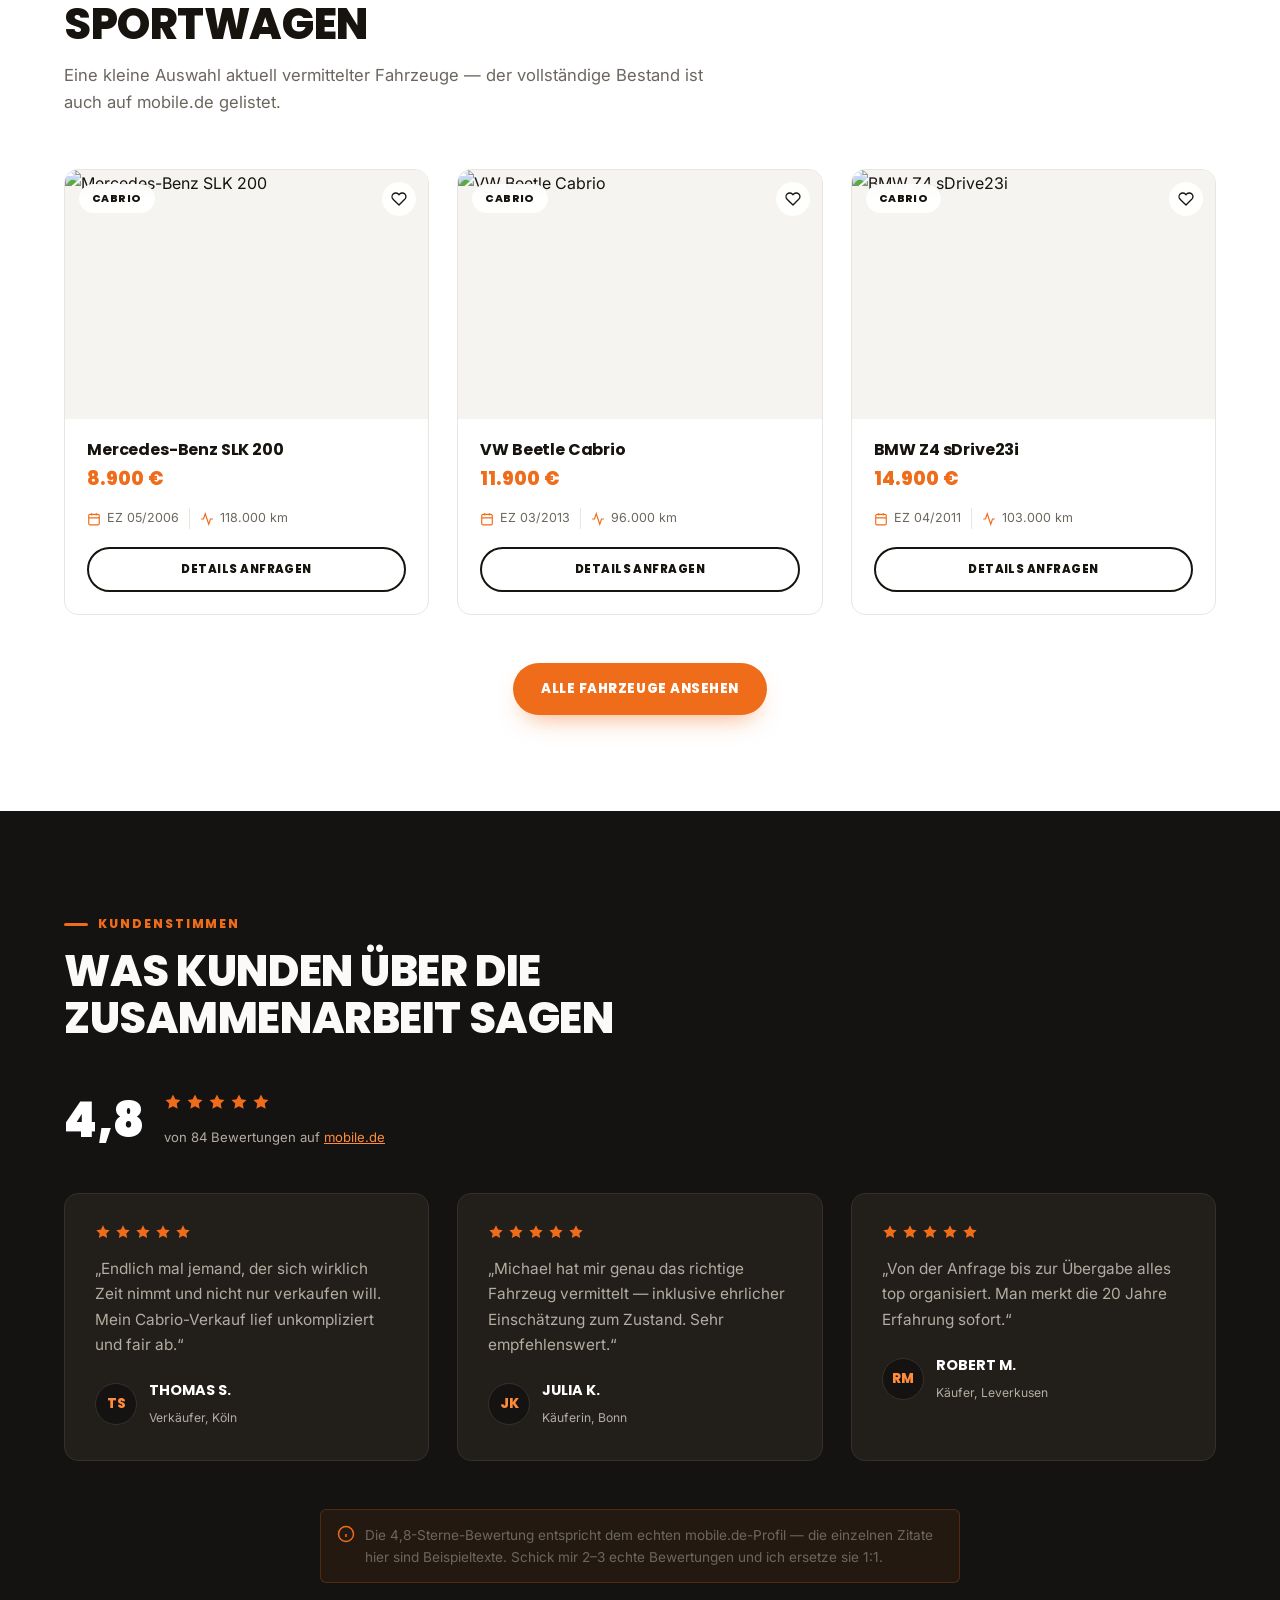
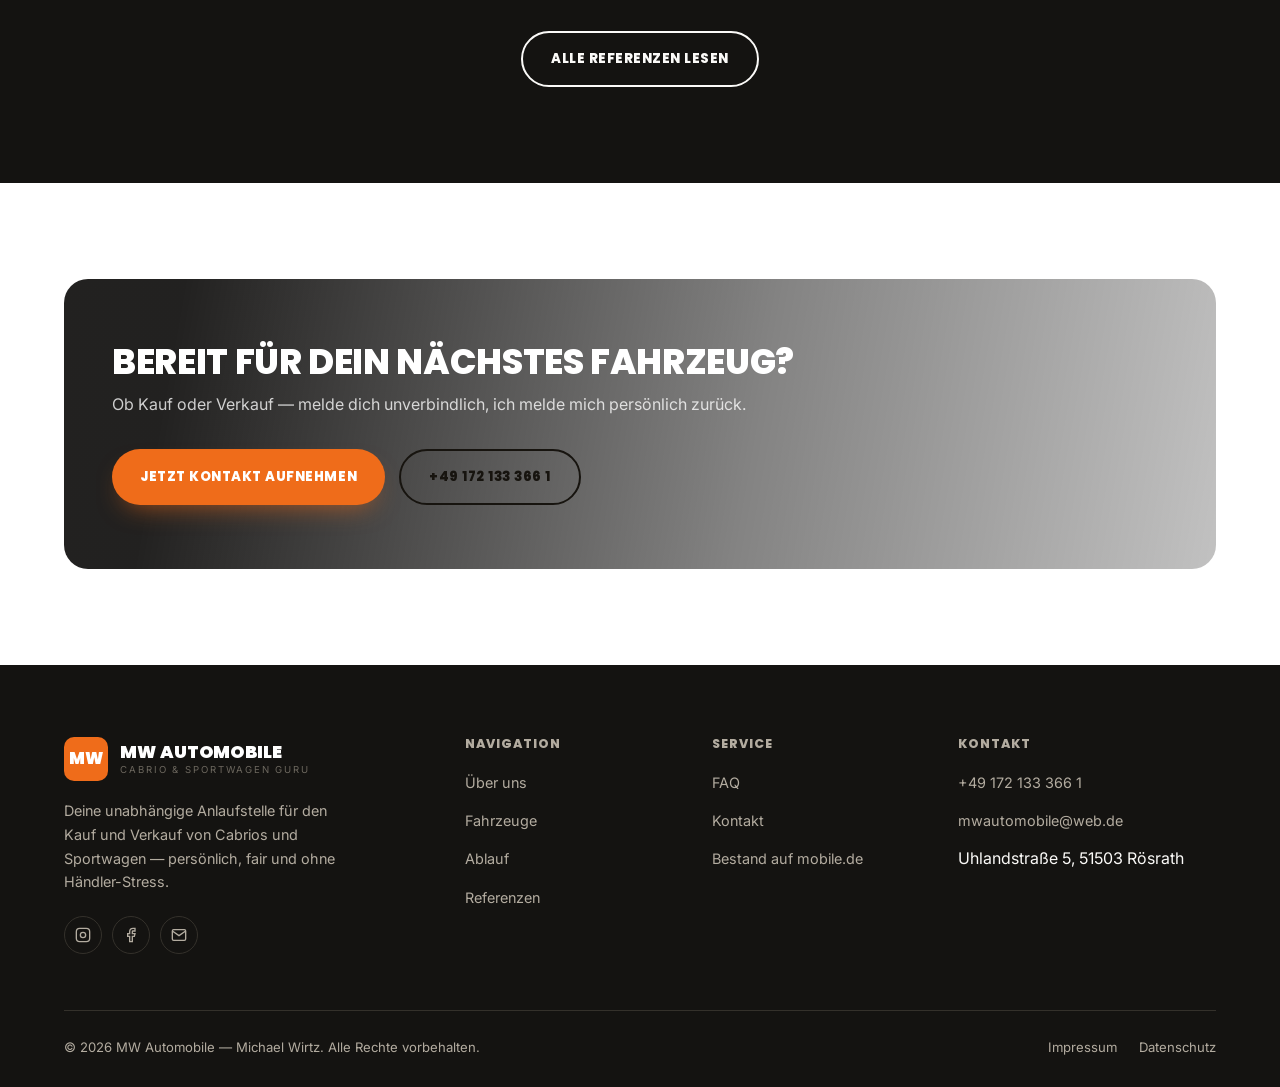
==== commit d2d01e48: "Align with user's concept: real hero photo, real inventory tone, USP copy - Hero now uses the real p" ====
--- a/index.html
+++ b/index.html
@@ -55,7 +55,7 @@
       <div class="hero-content reveal in">
         <span class="eyebrow">Michael Wirtz — Cabrio-Guru</span>
         <h1>Fahrzeuge mit <span class="hl">Charakter.</span><br>Beratung mit Erfahrung.</h1>
-        <p class="lead">Über 20 Jahre Erfahrung mit Cabrios, Sportwagen und besonderen Fahrzeugen. Persönliche Vermittlung statt anonymer Verkaufsgespräche — faire Preise, ehrliche Beratung.</p>
+        <p class="lead">Über 20 Jahre Erfahrung mit Cabrios, Sportwagen und besonderen Gebrauchtfahrzeugen. Persönliche Vermittlung statt anonymer Verkaufsgespräche — faire Preise, ehrliche Beratung.</p>
         <div class="hero-actions">
           <a href="fahrzeuge.html" class="btn btn-primary">Fahrzeuge entdecken</a>
           <a href="kontakt.html" class="btn btn-ghost">Fahrzeug verkaufen</a>
@@ -78,24 +78,24 @@
       </div>
       <div class="grid grid-4">
         <div class="usp-item reveal">
-          <div class="usp-icon"><svg viewBox="0 0 24 24" fill="none" stroke="currentColor" stroke-width="2" stroke-linecap="round" stroke-linejoin="round"><path d="M22 11.08V12a10 10 0 1 1-5.93-9.14"/><polyline points="22 4 12 14.01 9 11.01"/></svg></div>
-          <h3>Ohne Händler-Stress</h3>
-          <p>Direkte, persönliche Vermittlung statt anonymer Verkaufsgespräche.</p>
+          <div class="usp-icon"><svg viewBox="0 0 24 24" fill="none" stroke="currentColor" stroke-width="2" stroke-linecap="round" stroke-linejoin="round"><path d="M12 2l2.9 6.3 6.9.8-5.1 4.7 1.4 6.8-6.1-3.5-6.1 3.5 1.4-6.8-5.1-4.7 6.9-.8z"/></svg></div>
+          <h3>20+ Jahre Erfahrung</h3>
+          <p>Langjährige Erfahrung speziell mit Cabrios, Sportwagen und besonderen Fahrzeugen.</p>
         </div>
         <div class="usp-item reveal">
-          <div class="usp-icon"><svg viewBox="0 0 24 24" fill="none" stroke="currentColor" stroke-width="2" stroke-linecap="round" stroke-linejoin="round"><path d="M12 22s8-4 8-10V5l-8-3-8 3v7c0 6 8 10 8 10z"/></svg></div>
-          <h3>Faire Verhandlung</h3>
-          <p>Marktgerechte Preise für beide Seiten — transparent und nachvollziehbar.</p>
+          <div class="usp-icon"><svg viewBox="0 0 24 24" fill="none" stroke="currentColor" stroke-width="2" stroke-linecap="round" stroke-linejoin="round"><path d="M20 21v-2a4 4 0 0 0-4-4H8a4 4 0 0 0-4 4v2"/><circle cx="12" cy="7" r="4"/></svg></div>
+          <h3>Persönliche Beratung</h3>
+          <p>Bei mir sprechen Sie direkt mit dem Inhaber — ehrlich, kompetent und auf Augenhöhe.</p>
         </div>
         <div class="usp-item reveal">
-          <div class="usp-icon"><svg viewBox="0 0 24 24" fill="none" stroke="currentColor" stroke-width="2" stroke-linecap="round" stroke-linejoin="round"><circle cx="12" cy="12" r="10"/><polyline points="12 6 12 12 16 14"/></svg></div>
-          <h3>Schnell &amp; unkompliziert</h3>
-          <p>Von der Anfrage bis zur Übergabe — ohne unnötige Wartezeiten.</p>
+          <div class="usp-icon"><svg viewBox="0 0 24 24" fill="none" stroke="currentColor" stroke-width="2" stroke-linecap="round" stroke-linejoin="round"><path d="M5 17h-2v-6l2-5h9l4 5v6h-2m-9 0a2 2 0 1 0 4 0m-4 0a2 2 0 1 1 4 0m5 0a2 2 0 1 0 4 0m-4 0a2 2 0 1 1 4 0m-9-11v6h11v-3.5"/></svg></div>
+          <h3>Sorgfältig ausgewählt</h3>
+          <p>Jedes Fahrzeug wird von mir persönlich ausgewählt und geprüft — Qualität statt Masse.</p>
         </div>
         <div class="usp-item reveal">
-          <div class="usp-icon"><svg viewBox="0 0 24 24" fill="none" stroke="currentColor" stroke-width="2" stroke-linecap="round" stroke-linejoin="round"><path d="M17 21v-2a4 4 0 0 0-4-4H5a4 4 0 0 0-4 4v2"/><circle cx="9" cy="7" r="4"/><path d="M23 21v-2a4 4 0 0 0-3-3.87"/><path d="M16 3.13a4 4 0 0 1 0 7.75"/></svg></div>
-          <h3>20+ Jahre Netzwerk</h3>
-          <p>Gewachsenes Vertrauen bei Käufern, Verkäufern und Werkstätten.</p>
+          <div class="usp-icon"><svg viewBox="0 0 24 24" fill="none" stroke="currentColor" stroke-width="2" stroke-linecap="round" stroke-linejoin="round"><path d="M18 8.5A2.5 2.5 0 0 0 15.5 6h-1.086a1 1 0 0 0-.707.293L11 9m7 5.5A2.5 2.5 0 0 1 15.5 17h-1.086a1 1 0 0 1-.707-.293L11 14M6 8.5A2.5 2.5 0 0 1 8.5 6h1.086a1 1 0 0 1 .707.293L13 9m-7 5.5A2.5 2.5 0 0 0 8.5 17h1.086a1 1 0 0 0 .707-.293L13 14"/></svg></div>
+          <h3>Verkauf &amp; Vermittlung</h3>
+          <p>Ich nehme Ihnen den Aufwand ab und kümmere mich um den gesamten Verkaufsprozess.</p>
         </div>
       </div>
     </div>
@@ -179,30 +179,14 @@
           <div class="vehicle-media">
             <span class="vehicle-tag">Cabrio</span>
             <button class="vehicle-fav" aria-label="Merken" type="button"><svg viewBox="0 0 24 24" stroke="currentColor" stroke-width="2" stroke-linecap="round" stroke-linejoin="round"><path d="M20.8 4.6a5.5 5.5 0 0 0-7.8 0L12 5.6l-1-1a5.5 5.5 0 0 0-7.8 7.8l1 1L12 21l7.8-7.8 1-1a5.5 5.5 0 0 0 0-7.8z"/></svg></button>
-            <img src="https://images.unsplash.com/photo-1502877338535-766e1452684a?w=700&q=70&auto=format&fit=crop" alt="BMW Z4 sDrive30i" loading="lazy">
+            <img src="https://images.unsplash.com/photo-1502877338535-766e1452684a?w=700&q=70&auto=format&fit=crop" alt="Mercedes-Benz SLK 200" loading="lazy">
           </div>
           <div class="vehicle-body">
-            <h3>BMW Z4 sDrive30i</h3>
-            <p class="price">ab 38.900 €</p>
+            <h3>Mercedes-Benz SLK 200</h3>
+            <p class="price">8.900 €</p>
             <div class="vehicle-specs">
-              <span><svg viewBox="0 0 24 24" fill="none" stroke="currentColor" stroke-width="2"><rect x="3" y="4" width="18" height="18" rx="2"/><line x1="16" y1="2" x2="16" y2="6"/><line x1="8" y1="2" x2="8" y2="6"/><line x1="3" y1="10" x2="21" y2="10"/></svg> 2021</span>
-              <span><svg viewBox="0 0 24 24" fill="none" stroke="currentColor" stroke-width="2"><polyline points="22 12 18 12 15 21 9 3 6 12 2 12"/></svg> 24.500 km</span>
-            </div>
-            <a href="fahrzeuge.html" class="btn btn-ghost btn-block btn-sm">Details anfragen</a>
-          </div>
-        </div>
-        <div class="vehicle-card reveal">
-          <div class="vehicle-media">
-            <span class="vehicle-tag">Sportwagen</span>
-            <button class="vehicle-fav" aria-label="Merken" type="button"><svg viewBox="0 0 24 24" stroke="currentColor" stroke-width="2" stroke-linecap="round" stroke-linejoin="round"><path d="M20.8 4.6a5.5 5.5 0 0 0-7.8 0L12 5.6l-1-1a5.5 5.5 0 0 0-7.8 7.8l1 1L12 21l7.8-7.8 1-1a5.5 5.5 0 0 0 0-7.8z"/></svg></button>
-            <img src="https://images.unsplash.com/photo-1503376780353-7e6692767b70?w=700&q=70&auto=format&fit=crop" alt="Porsche 911 Carrera" loading="lazy">
-          </div>
-          <div class="vehicle-body">
-            <h3>Porsche 911 Carrera</h3>
-            <p class="price">ab 79.500 €</p>
-            <div class="vehicle-specs">
-              <span><svg viewBox="0 0 24 24" fill="none" stroke="currentColor" stroke-width="2"><rect x="3" y="4" width="18" height="18" rx="2"/><line x1="16" y1="2" x2="16" y2="6"/><line x1="8" y1="2" x2="8" y2="6"/><line x1="3" y1="10" x2="21" y2="10"/></svg> 2019</span>
-              <span><svg viewBox="0 0 24 24" fill="none" stroke="currentColor" stroke-width="2"><polyline points="22 12 18 12 15 21 9 3 6 12 2 12"/></svg> 41.200 km</span>
+              <span><svg viewBox="0 0 24 24" fill="none" stroke="currentColor" stroke-width="2"><rect x="3" y="4" width="18" height="18" rx="2"/><line x1="16" y1="2" x2="16" y2="6"/><line x1="8" y1="2" x2="8" y2="6"/><line x1="3" y1="10" x2="21" y2="10"/></svg> EZ 05/2006</span>
+              <span><svg viewBox="0 0 24 24" fill="none" stroke="currentColor" stroke-width="2"><polyline points="22 12 18 12 15 21 9 3 6 12 2 12"/></svg> 118.000 km</span>
             </div>
             <a href="fahrzeuge.html" class="btn btn-ghost btn-block btn-sm">Details anfragen</a>
           </div>
@@ -211,14 +195,30 @@
           <div class="vehicle-media">
             <span class="vehicle-tag">Cabrio</span>
             <button class="vehicle-fav" aria-label="Merken" type="button"><svg viewBox="0 0 24 24" stroke="currentColor" stroke-width="2" stroke-linecap="round" stroke-linejoin="round"><path d="M20.8 4.6a5.5 5.5 0 0 0-7.8 0L12 5.6l-1-1a5.5 5.5 0 0 0-7.8 7.8l1 1L12 21l7.8-7.8 1-1a5.5 5.5 0 0 0 0-7.8z"/></svg></button>
-            <img src="https://images.unsplash.com/photo-1605559424843-9e4c228bf1c2?w=700&q=70&auto=format&fit=crop" alt="Mercedes-AMG SL 43" loading="lazy">
+            <img src="https://images.unsplash.com/photo-1552519507-da3b142c6e3d?w=700&q=70&auto=format&fit=crop" alt="VW Beetle Cabrio" loading="lazy">
           </div>
           <div class="vehicle-body">
-            <h3>Mercedes-AMG SL 43</h3>
-            <p class="price">ab 64.900 €</p>
+            <h3>VW Beetle Cabrio</h3>
+            <p class="price">11.900 €</p>
             <div class="vehicle-specs">
-              <span><svg viewBox="0 0 24 24" fill="none" stroke="currentColor" stroke-width="2"><rect x="3" y="4" width="18" height="18" rx="2"/><line x1="16" y1="2" x2="16" y2="6"/><line x1="8" y1="2" x2="8" y2="6"/><line x1="3" y1="10" x2="21" y2="10"/></svg> 2022</span>
-              <span><svg viewBox="0 0 24 24" fill="none" stroke="currentColor" stroke-width="2"><polyline points="22 12 18 12 15 21 9 3 6 12 2 12"/></svg> 15.800 km</span>
+              <span><svg viewBox="0 0 24 24" fill="none" stroke="currentColor" stroke-width="2"><rect x="3" y="4" width="18" height="18" rx="2"/><line x1="16" y1="2" x2="16" y2="6"/><line x1="8" y1="2" x2="8" y2="6"/><line x1="3" y1="10" x2="21" y2="10"/></svg> EZ 03/2013</span>
+              <span><svg viewBox="0 0 24 24" fill="none" stroke="currentColor" stroke-width="2"><polyline points="22 12 18 12 15 21 9 3 6 12 2 12"/></svg> 96.000 km</span>
+            </div>
+            <a href="fahrzeuge.html" class="btn btn-ghost btn-block btn-sm">Details anfragen</a>
+          </div>
+        </div>
+        <div class="vehicle-card reveal">
+          <div class="vehicle-media">
+            <span class="vehicle-tag">Cabrio</span>
+            <button class="vehicle-fav" aria-label="Merken" type="button"><svg viewBox="0 0 24 24" stroke="currentColor" stroke-width="2" stroke-linecap="round" stroke-linejoin="round"><path d="M20.8 4.6a5.5 5.5 0 0 0-7.8 0L12 5.6l-1-1a5.5 5.5 0 0 0-7.8 7.8l1 1L12 21l7.8-7.8 1-1a5.5 5.5 0 0 0 0-7.8z"/></svg></button>
+            <img src="https://images.unsplash.com/photo-1601362840469-51e4d8d58785?w=700&q=70&auto=format&fit=crop" alt="BMW Z4 sDrive23i" loading="lazy">
+          </div>
+          <div class="vehicle-body">
+            <h3>BMW Z4 sDrive23i</h3>
+            <p class="price">14.900 €</p>
+            <div class="vehicle-specs">
+              <span><svg viewBox="0 0 24 24" fill="none" stroke="currentColor" stroke-width="2"><rect x="3" y="4" width="18" height="18" rx="2"/><line x1="16" y1="2" x2="16" y2="6"/><line x1="8" y1="2" x2="8" y2="6"/><line x1="3" y1="10" x2="21" y2="10"/></svg> EZ 04/2011</span>
+              <span><svg viewBox="0 0 24 24" fill="none" stroke="currentColor" stroke-width="2"><polyline points="22 12 18 12 15 21 9 3 6 12 2 12"/></svg> 103.000 km</span>
             </div>
             <a href="fahrzeuge.html" class="btn btn-ghost btn-block btn-sm">Details anfragen</a>
           </div>
@@ -293,6 +293,10 @@
             <div><strong>Robert M.</strong><span>Käufer, Leverkusen</span></div>
           </div>
         </div>
+      </div>
+      <div class="form-note mt-lg" style="max-width:640px; margin-inline:auto;">
+        <svg viewBox="0 0 24 24" fill="none" stroke="currentColor" stroke-width="2"><circle cx="12" cy="12" r="10"/><line x1="12" y1="16" x2="12" y2="12"/><line x1="12" y1="8" x2="12.01" y2="8"/></svg>
+        <span>Die 4,8-Sterne-Bewertung entspricht dem echten mobile.de-Profil — die einzelnen Zitate hier sind Beispieltexte. Schick mir 2–3 echte Bewertungen und ich ersetze sie 1:1.</span>
       </div>
       <div class="center-text mt-lg">
         <a href="referenzen.html" class="btn btn-ghost">Alle Referenzen lesen</a>
--- a/assets/css/style.css
+++ b/assets/css/style.css
@@ -215,10 +215,10 @@
   display:flex; align-items:flex-end;
   padding:64px 0 76px;
   background-image:
-    linear-gradient(100deg, rgba(10,9,8,.92) 0%, rgba(10,9,8,.66) 42%, rgba(10,9,8,.22) 70%, rgba(10,9,8,.05) 100%),
-    url('https://images.unsplash.com/photo-1601362840469-51e4d8d58785?w=1800&q=75&auto=format&fit=crop');
+    linear-gradient(100deg, rgba(10,9,8,.86) 0%, rgba(10,9,8,.58) 38%, rgba(10,9,8,.18) 68%, rgba(10,9,8,.02) 100%),
+    url('../img/hero-michael-wirtz.png');
   background-size:cover;
-  background-position:center;
+  background-position:center 30%;
   color:#fff;
 }
 .hero .eyebrow{ color:var(--accent-light); }
@@ -423,7 +423,7 @@
   display:flex; align-items:center; justify-content:space-between; gap:32px; flex-wrap:wrap;
   background-image:
     linear-gradient(100deg, rgba(10,9,8,.90) 10%, rgba(10,9,8,.5) 60%, rgba(10,9,8,.25) 100%),
-    url('https://images.unsplash.com/photo-1571607388263-1044f9ea01dd?w=1600&q=70&auto=format&fit=crop');
+    url('https://images.unsplash.com/photo-1493238792000-8113da705763?w=1600&q=70&auto=format&fit=crop');
   background-size:cover;
   background-position:center;
 }
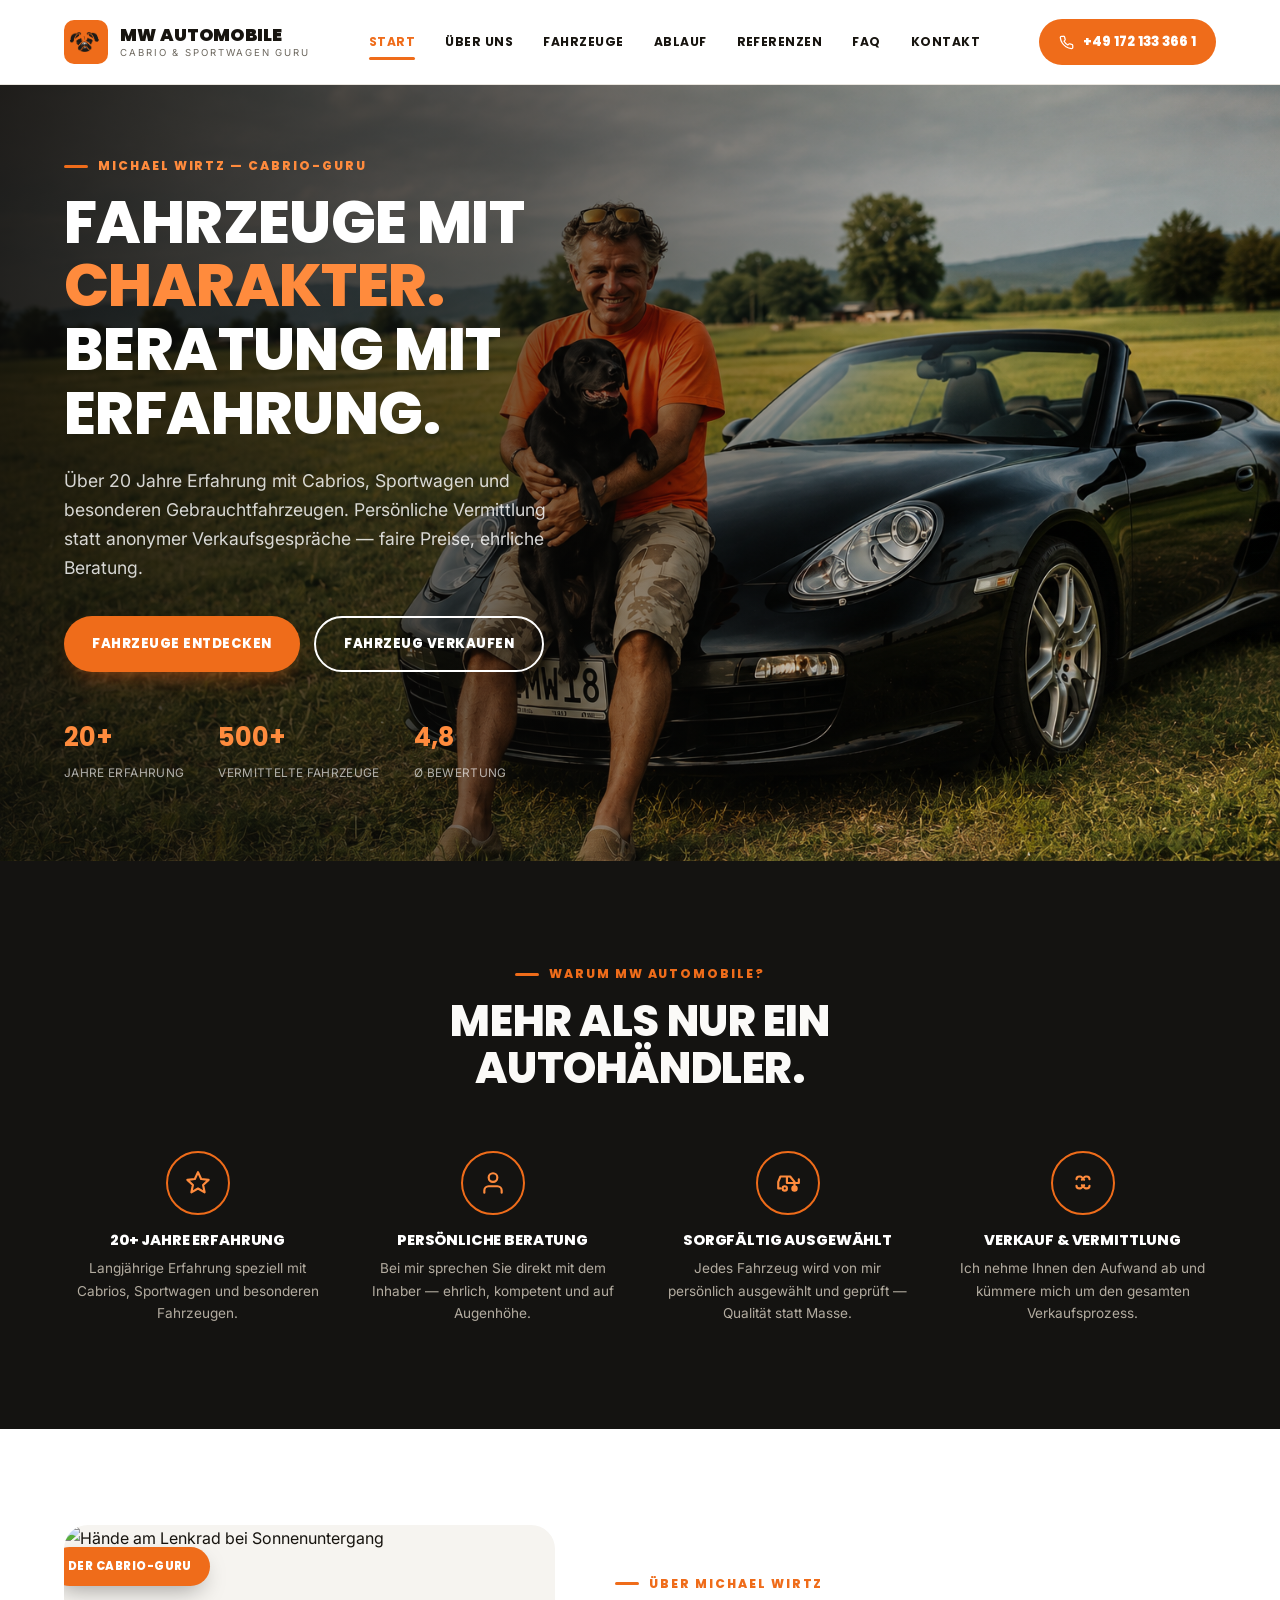
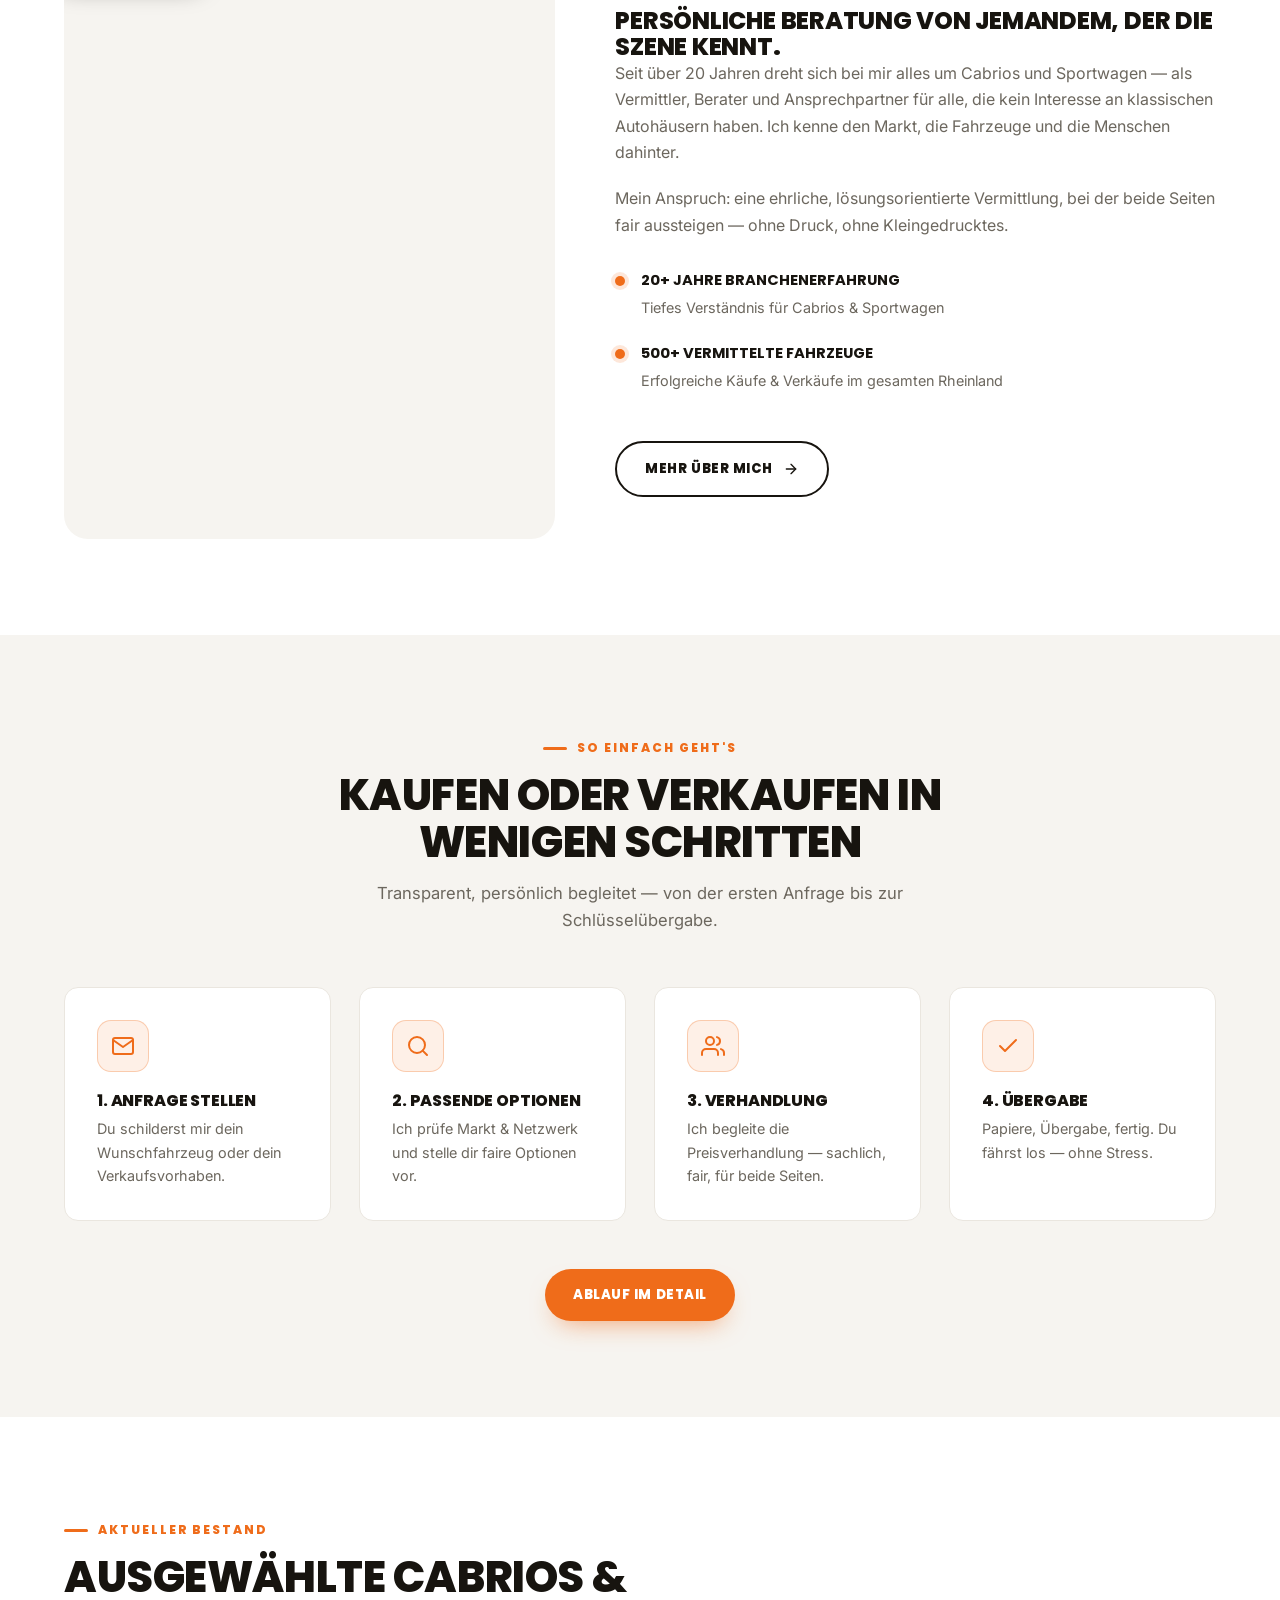
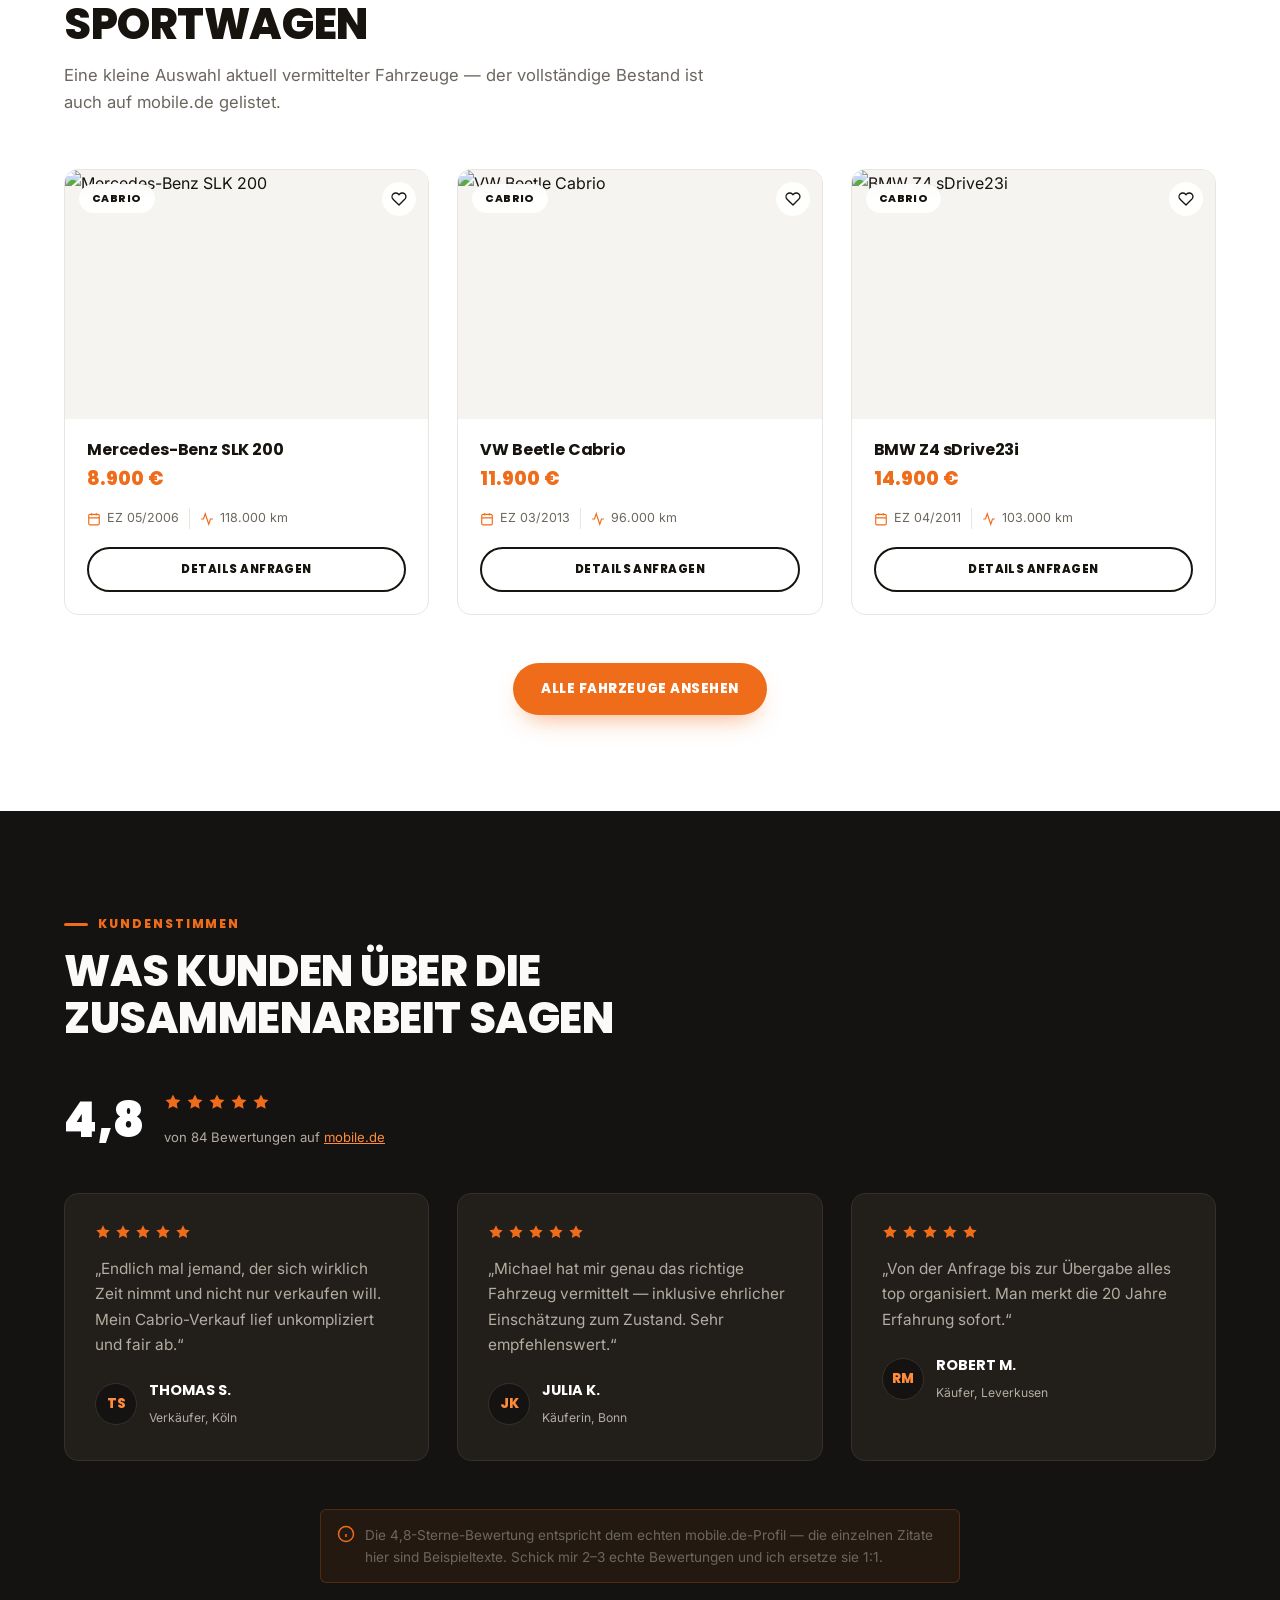
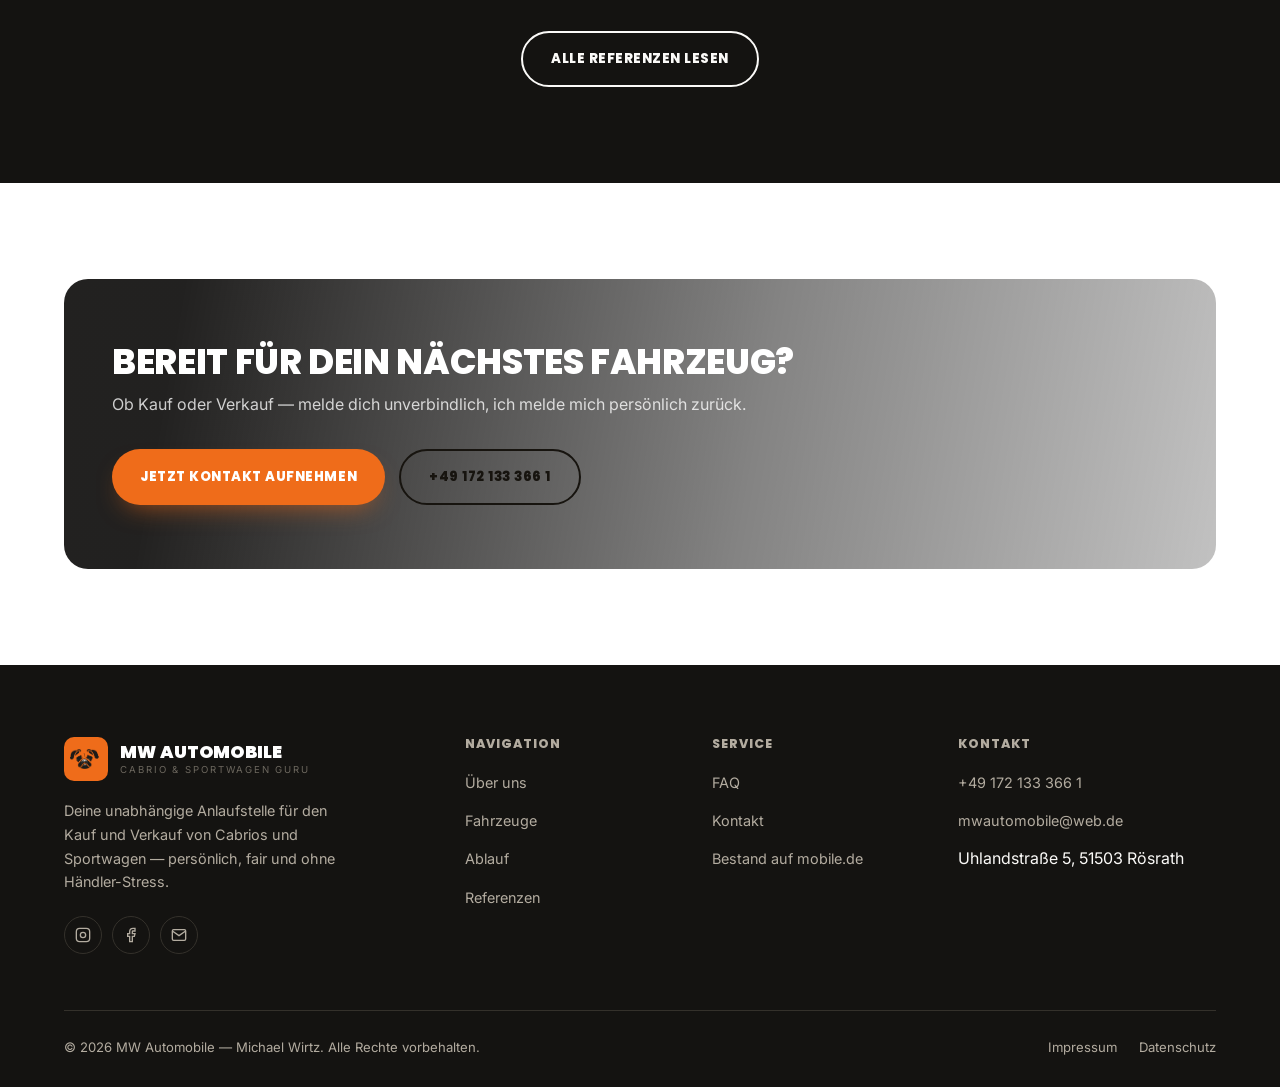
==== commit 6e99328f: "Replace MW text badge with logo icon (bulldog head) Cropped the bulldog-head illustration from the p" ====
--- a/index.html
+++ b/index.html
@@ -14,7 +14,7 @@
 <header class="site-header">
   <div class="container">
     <a href="index.html" class="brand">
-      <span class="brand-mark">MW</span>
+      <span class="brand-mark"><img src="assets/img/logo-icon.png" alt="MW Automobile Logo"></span>
       <span class="brand-word"><strong>MW Automobile</strong><span>Cabrio &amp; Sportwagen Guru</span></span>
     </a>
     <nav class="nav-desktop">
@@ -327,7 +327,7 @@
     <div class="footer-grid">
       <div class="footer-brand">
         <a href="index.html" class="brand">
-          <span class="brand-mark">MW</span>
+          <span class="brand-mark"><img src="assets/img/logo-icon.png" alt="MW Automobile Logo"></span>
           <span class="brand-word"><strong>MW Automobile</strong><span>Cabrio &amp; Sportwagen Guru</span></span>
         </a>
         <p>Deine unabhängige Anlaufstelle für den Kauf und Verkauf von Cabrios und Sportwagen — persönlich, fair und ohne Händler-Stress.</p>
--- a/assets/css/style.css
+++ b/assets/css/style.css
@@ -137,6 +137,12 @@
   background:var(--accent);
   font-family:var(--font-head); font-weight:900; font-size:1.05rem;
   color:#fff;
+  padding:6px;
+  flex-shrink:0;
+}
+.brand-mark img{
+  width:100%; height:100%;
+  object-fit:contain;
 }
 .brand-word{ display:flex; flex-direction:column; line-height:1.05; }
 .brand-word strong{
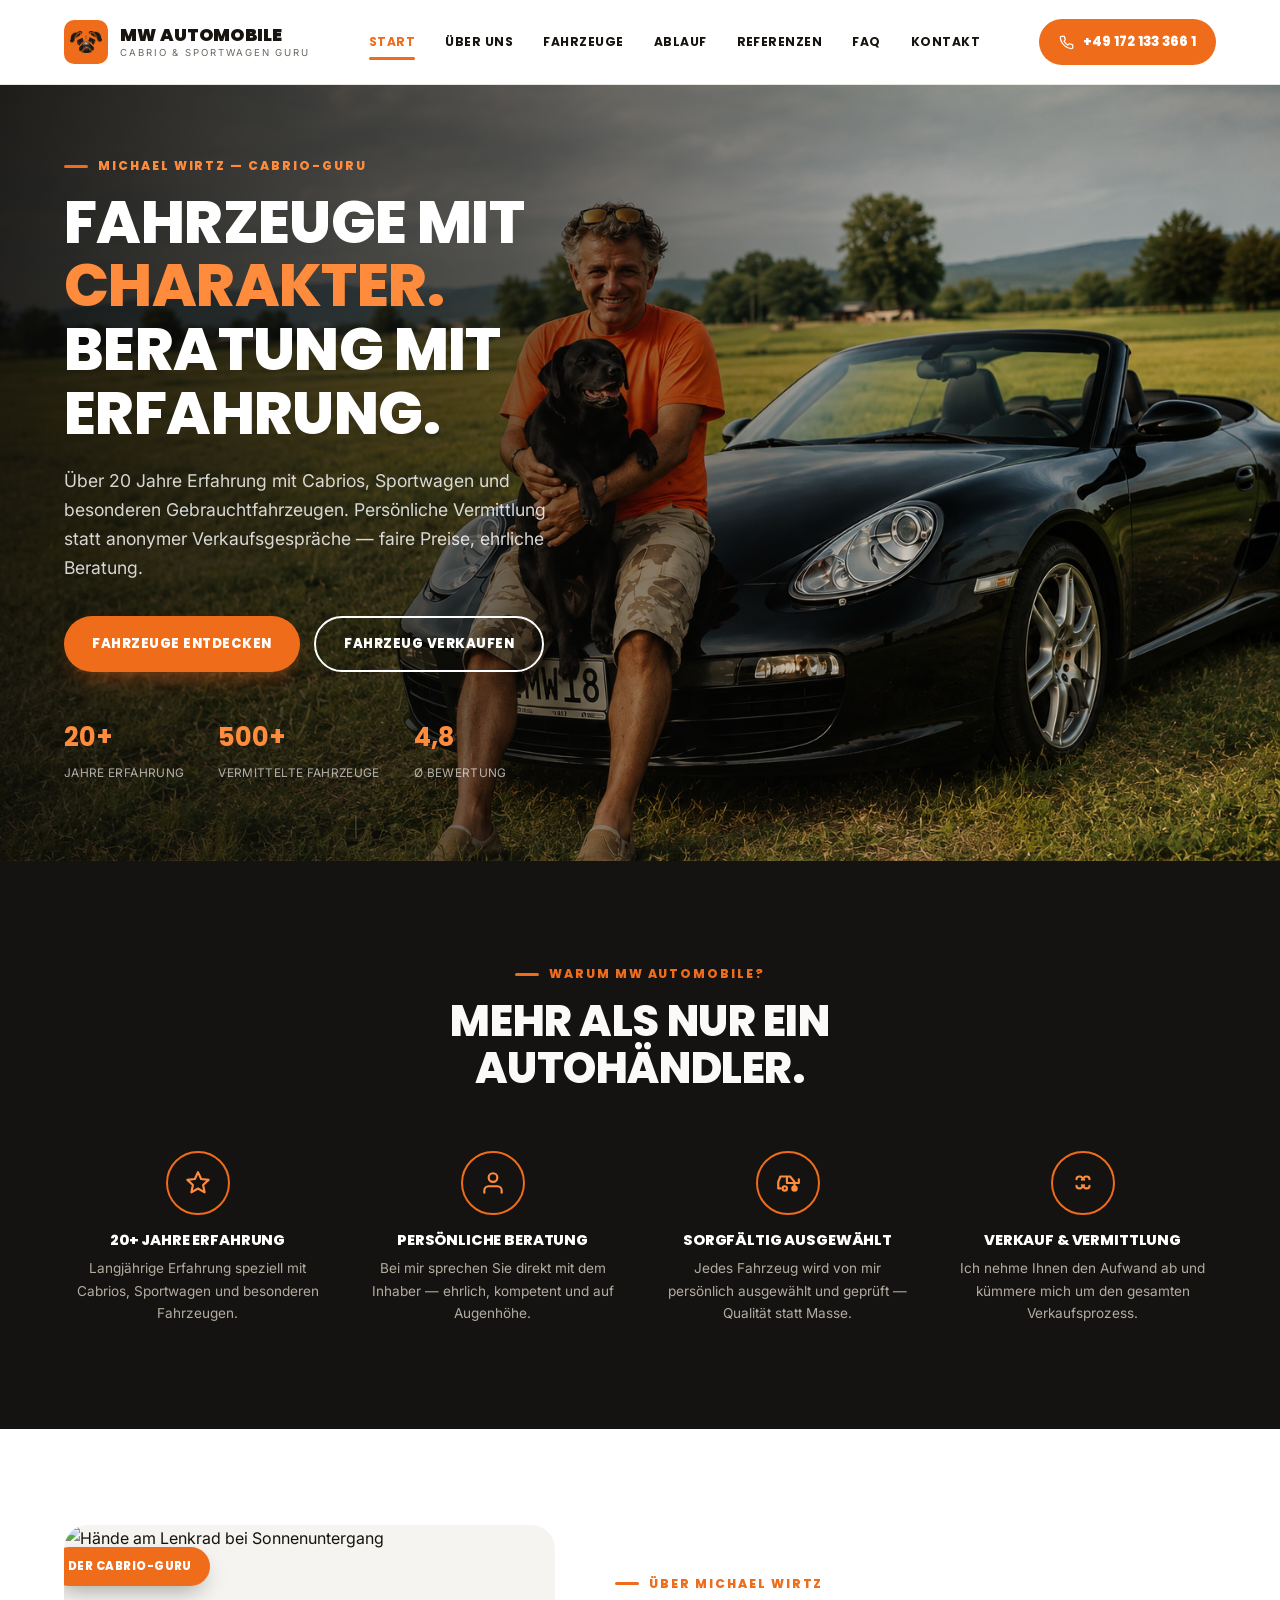
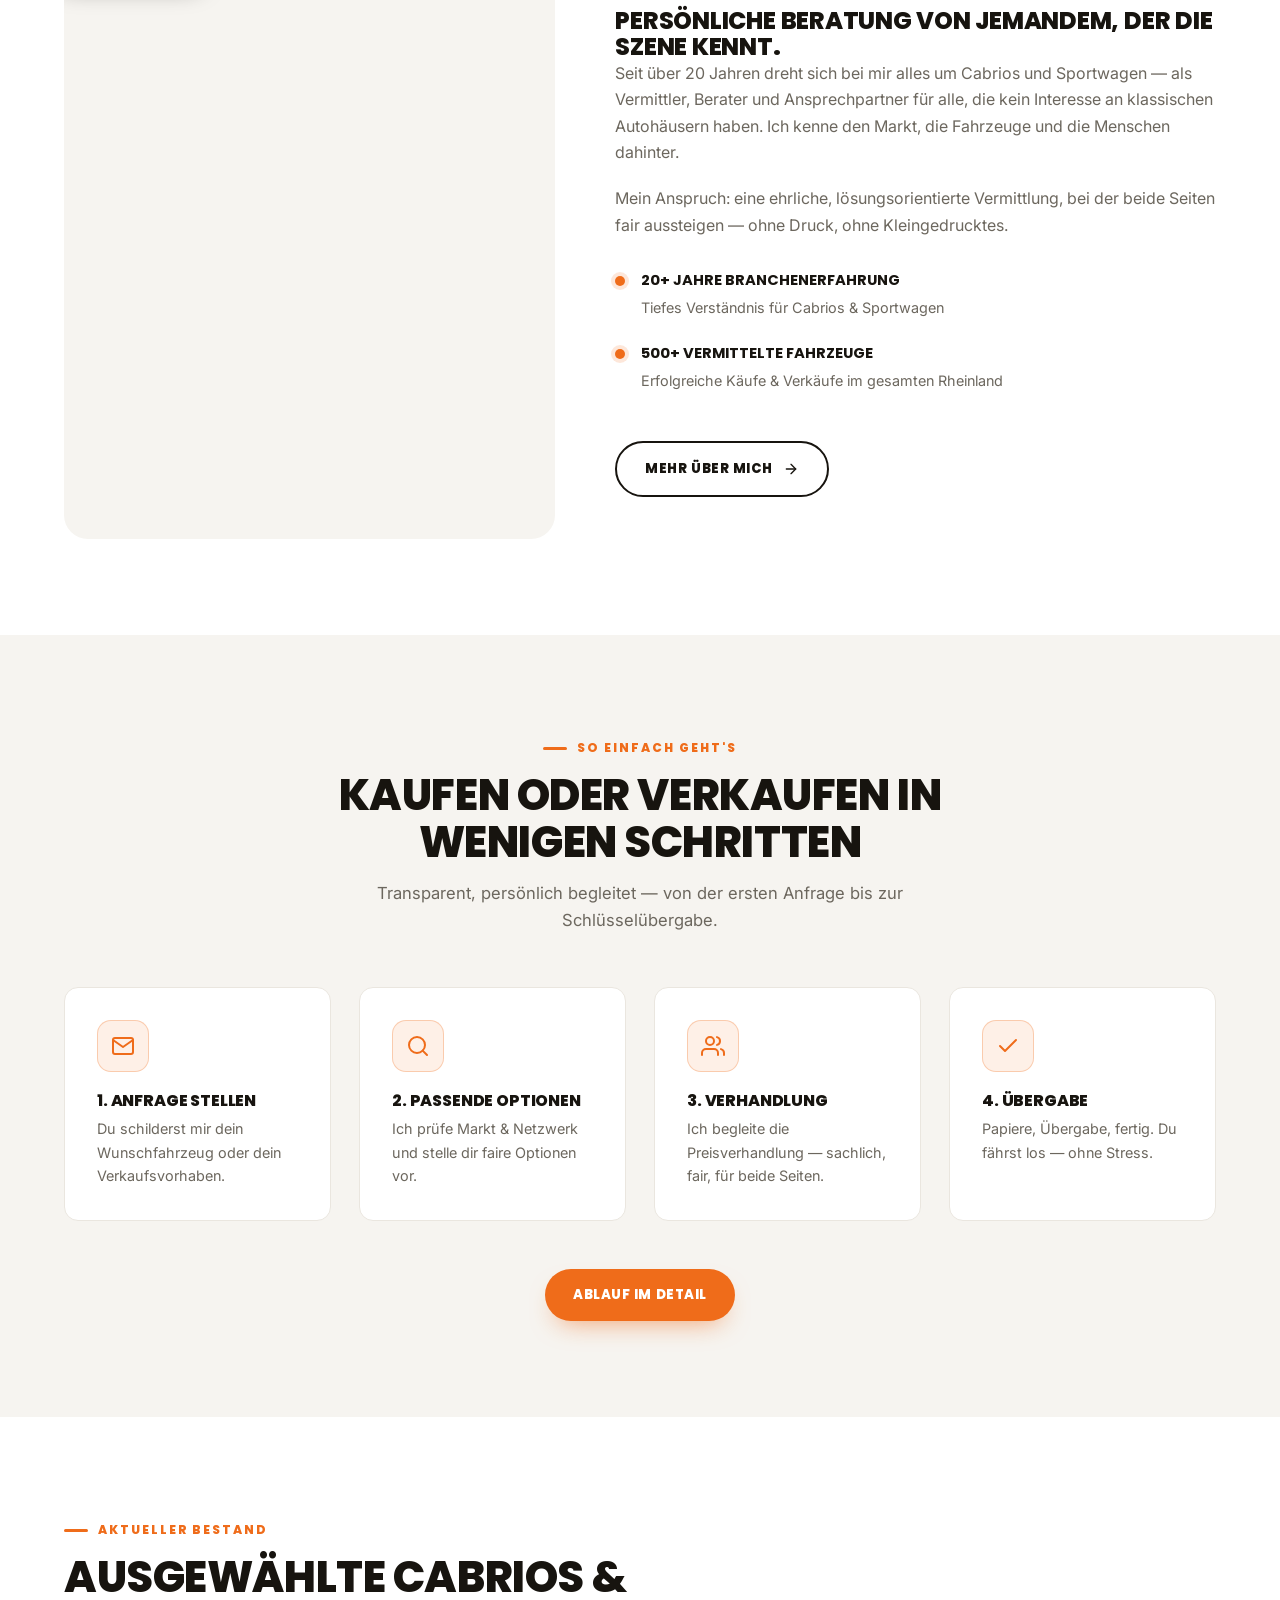
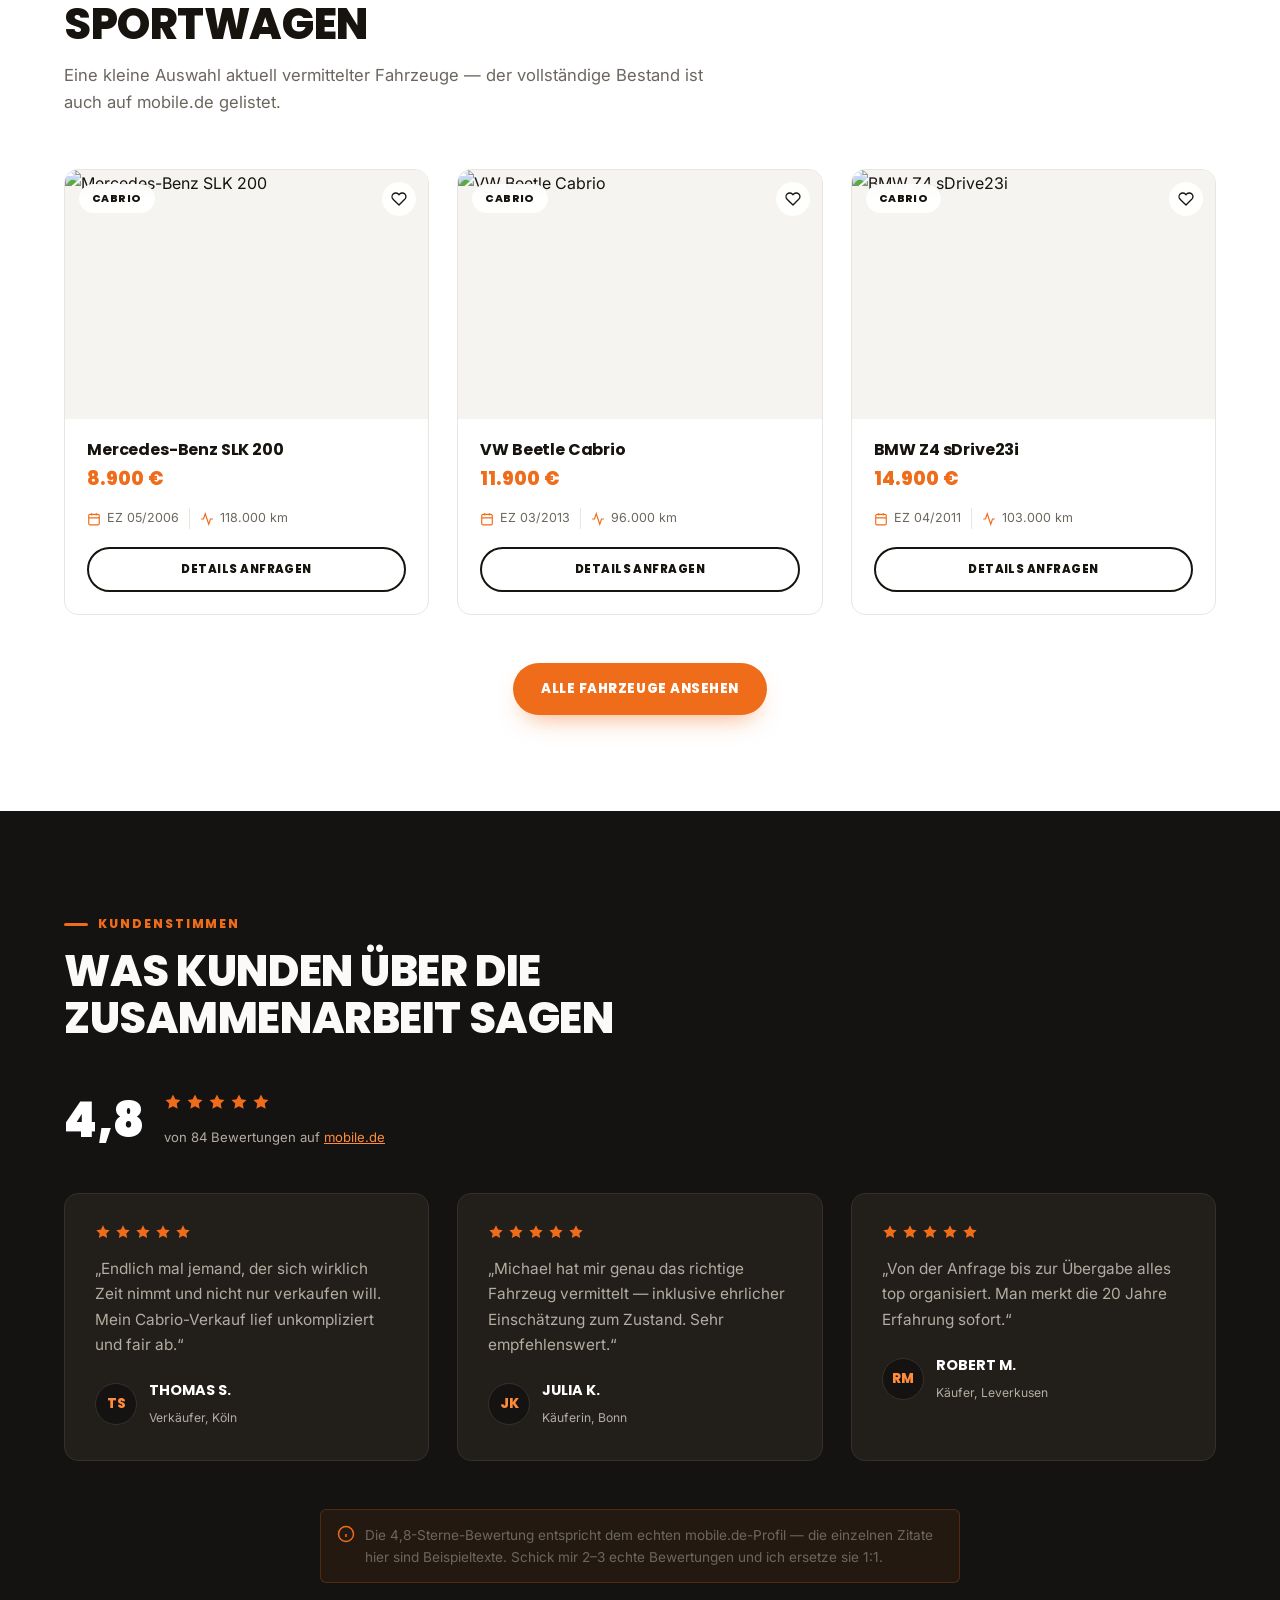
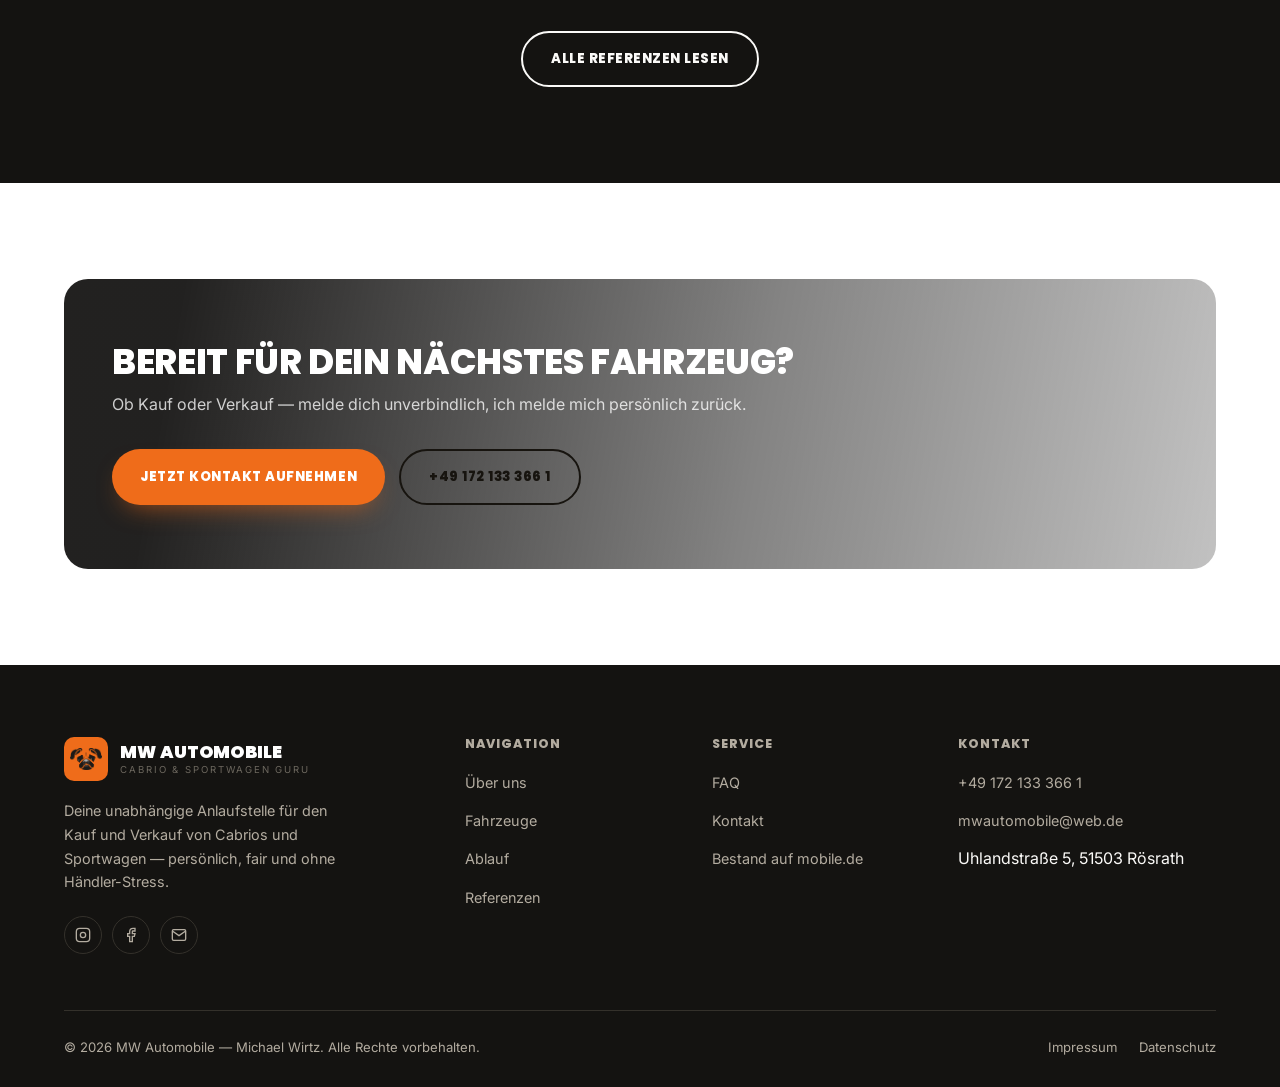
==== commit 4d2abfa3: "Point all vehicle/inventory links to the real mobile.de dealer page - Nav 'Fahrzeuge' (desktop + mob" ====
--- a/index.html
+++ b/index.html
@@ -20,7 +20,7 @@
     <nav class="nav-desktop">
       <a href="index.html">Start</a>
       <a href="ueber-uns.html">Über uns</a>
-      <a href="fahrzeuge.html">Fahrzeuge</a>
+      <a href="https://home.mobile.de/MW_AUTOMOBILE#ses" target="_blank" rel="noopener">Fahrzeuge</a>
       <a href="ablauf.html">Ablauf</a>
       <a href="referenzen.html">Referenzen</a>
       <a href="faq.html">FAQ</a>
@@ -38,7 +38,7 @@
   <div class="nav-mobile">
     <a href="index.html">Start</a>
     <a href="ueber-uns.html">Über uns</a>
-    <a href="fahrzeuge.html">Fahrzeuge</a>
+    <a href="https://home.mobile.de/MW_AUTOMOBILE#ses" target="_blank" rel="noopener">Fahrzeuge</a>
     <a href="ablauf.html">Ablauf</a>
     <a href="referenzen.html">Referenzen</a>
     <a href="faq.html">FAQ</a>
@@ -57,7 +57,7 @@
         <h1>Fahrzeuge mit <span class="hl">Charakter.</span><br>Beratung mit Erfahrung.</h1>
         <p class="lead">Über 20 Jahre Erfahrung mit Cabrios, Sportwagen und besonderen Gebrauchtfahrzeugen. Persönliche Vermittlung statt anonymer Verkaufsgespräche — faire Preise, ehrliche Beratung.</p>
         <div class="hero-actions">
-          <a href="fahrzeuge.html" class="btn btn-primary">Fahrzeuge entdecken</a>
+          <a href="https://home.mobile.de/MW_AUTOMOBILE#ses" target="_blank" rel="noopener" class="btn btn-primary">Fahrzeuge entdecken</a>
           <a href="kontakt.html" class="btn btn-ghost">Fahrzeug verkaufen</a>
         </div>
         <div class="hero-stats">
@@ -188,7 +188,7 @@
               <span><svg viewBox="0 0 24 24" fill="none" stroke="currentColor" stroke-width="2"><rect x="3" y="4" width="18" height="18" rx="2"/><line x1="16" y1="2" x2="16" y2="6"/><line x1="8" y1="2" x2="8" y2="6"/><line x1="3" y1="10" x2="21" y2="10"/></svg> EZ 05/2006</span>
               <span><svg viewBox="0 0 24 24" fill="none" stroke="currentColor" stroke-width="2"><polyline points="22 12 18 12 15 21 9 3 6 12 2 12"/></svg> 118.000 km</span>
             </div>
-            <a href="fahrzeuge.html" class="btn btn-ghost btn-block btn-sm">Details anfragen</a>
+            <a href="https://home.mobile.de/MW_AUTOMOBILE#ses" target="_blank" rel="noopener" class="btn btn-ghost btn-block btn-sm">Details anfragen</a>
           </div>
         </div>
         <div class="vehicle-card reveal">
@@ -204,7 +204,7 @@
               <span><svg viewBox="0 0 24 24" fill="none" stroke="currentColor" stroke-width="2"><rect x="3" y="4" width="18" height="18" rx="2"/><line x1="16" y1="2" x2="16" y2="6"/><line x1="8" y1="2" x2="8" y2="6"/><line x1="3" y1="10" x2="21" y2="10"/></svg> EZ 03/2013</span>
               <span><svg viewBox="0 0 24 24" fill="none" stroke="currentColor" stroke-width="2"><polyline points="22 12 18 12 15 21 9 3 6 12 2 12"/></svg> 96.000 km</span>
             </div>
-            <a href="fahrzeuge.html" class="btn btn-ghost btn-block btn-sm">Details anfragen</a>
+            <a href="https://home.mobile.de/MW_AUTOMOBILE#ses" target="_blank" rel="noopener" class="btn btn-ghost btn-block btn-sm">Details anfragen</a>
           </div>
         </div>
         <div class="vehicle-card reveal">
@@ -220,12 +220,12 @@
               <span><svg viewBox="0 0 24 24" fill="none" stroke="currentColor" stroke-width="2"><rect x="3" y="4" width="18" height="18" rx="2"/><line x1="16" y1="2" x2="16" y2="6"/><line x1="8" y1="2" x2="8" y2="6"/><line x1="3" y1="10" x2="21" y2="10"/></svg> EZ 04/2011</span>
               <span><svg viewBox="0 0 24 24" fill="none" stroke="currentColor" stroke-width="2"><polyline points="22 12 18 12 15 21 9 3 6 12 2 12"/></svg> 103.000 km</span>
             </div>
-            <a href="fahrzeuge.html" class="btn btn-ghost btn-block btn-sm">Details anfragen</a>
+            <a href="https://home.mobile.de/MW_AUTOMOBILE#ses" target="_blank" rel="noopener" class="btn btn-ghost btn-block btn-sm">Details anfragen</a>
           </div>
         </div>
       </div>
       <div class="center-text mt-lg">
-        <a href="fahrzeuge.html" class="btn btn-primary">Alle Fahrzeuge ansehen</a>
+        <a href="https://home.mobile.de/MW_AUTOMOBILE#ses" target="_blank" rel="noopener" class="btn btn-primary">Alle Fahrzeuge ansehen</a>
       </div>
     </div>
   </section>
@@ -247,7 +247,7 @@
             <svg viewBox="0 0 24 24"><polygon points="12 2 15.09 8.26 22 9.27 17 14.14 18.18 21.02 12 17.77 5.82 21.02 7 14.14 2 9.27 8.91 8.26 12 2"/></svg>
             <svg viewBox="0 0 24 24"><polygon points="12 2 15.09 8.26 22 9.27 17 14.14 18.18 21.02 12 17.77 5.82 21.02 7 14.14 2 9.27 8.91 8.26 12 2"/></svg>
           </div>
-          <div class="rating-summary-text">von 84 Bewertungen auf <a href="https://www.mobile.de" target="_blank" rel="noopener">mobile.de</a></div>
+          <div class="rating-summary-text">von 84 Bewertungen auf <a href="https://home.mobile.de/MW_AUTOMOBILE#ses" target="_blank" rel="noopener">mobile.de</a></div>
         </div>
       </div>
       <div class="grid grid-3">
@@ -341,7 +341,7 @@
         <h4>Navigation</h4>
         <ul>
           <li><a href="ueber-uns.html">Über uns</a></li>
-          <li><a href="fahrzeuge.html">Fahrzeuge</a></li>
+          <li><a href="https://home.mobile.de/MW_AUTOMOBILE#ses" target="_blank" rel="noopener">Fahrzeuge</a></li>
           <li><a href="ablauf.html">Ablauf</a></li>
           <li><a href="referenzen.html">Referenzen</a></li>
         </ul>
@@ -351,7 +351,7 @@
         <ul>
           <li><a href="faq.html">FAQ</a></li>
           <li><a href="kontakt.html">Kontakt</a></li>
-          <li><a href="https://www.mobile.de" target="_blank" rel="noopener">Bestand auf mobile.de</a></li>
+          <li><a href="https://home.mobile.de/MW_AUTOMOBILE#ses" target="_blank" rel="noopener">Bestand auf mobile.de</a></li>
         </ul>
       </div>
       <div class="footer-col">
